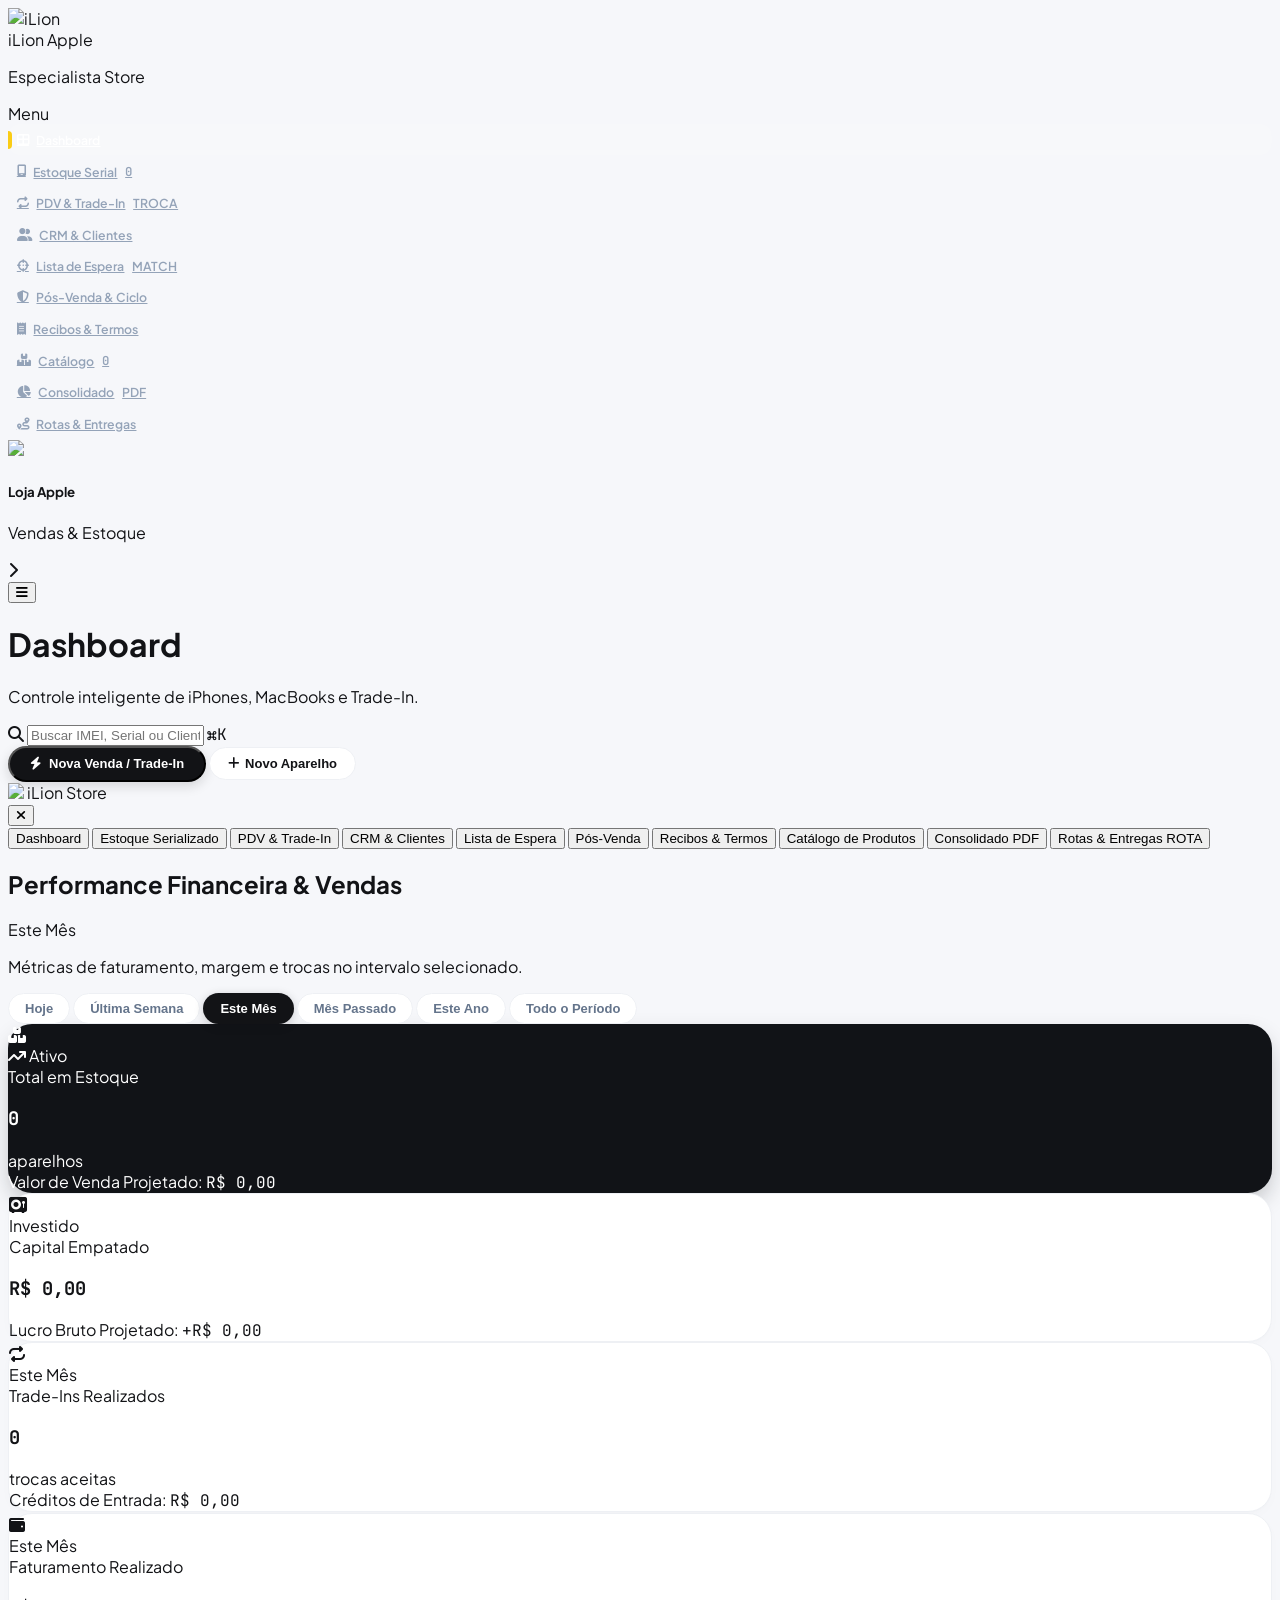
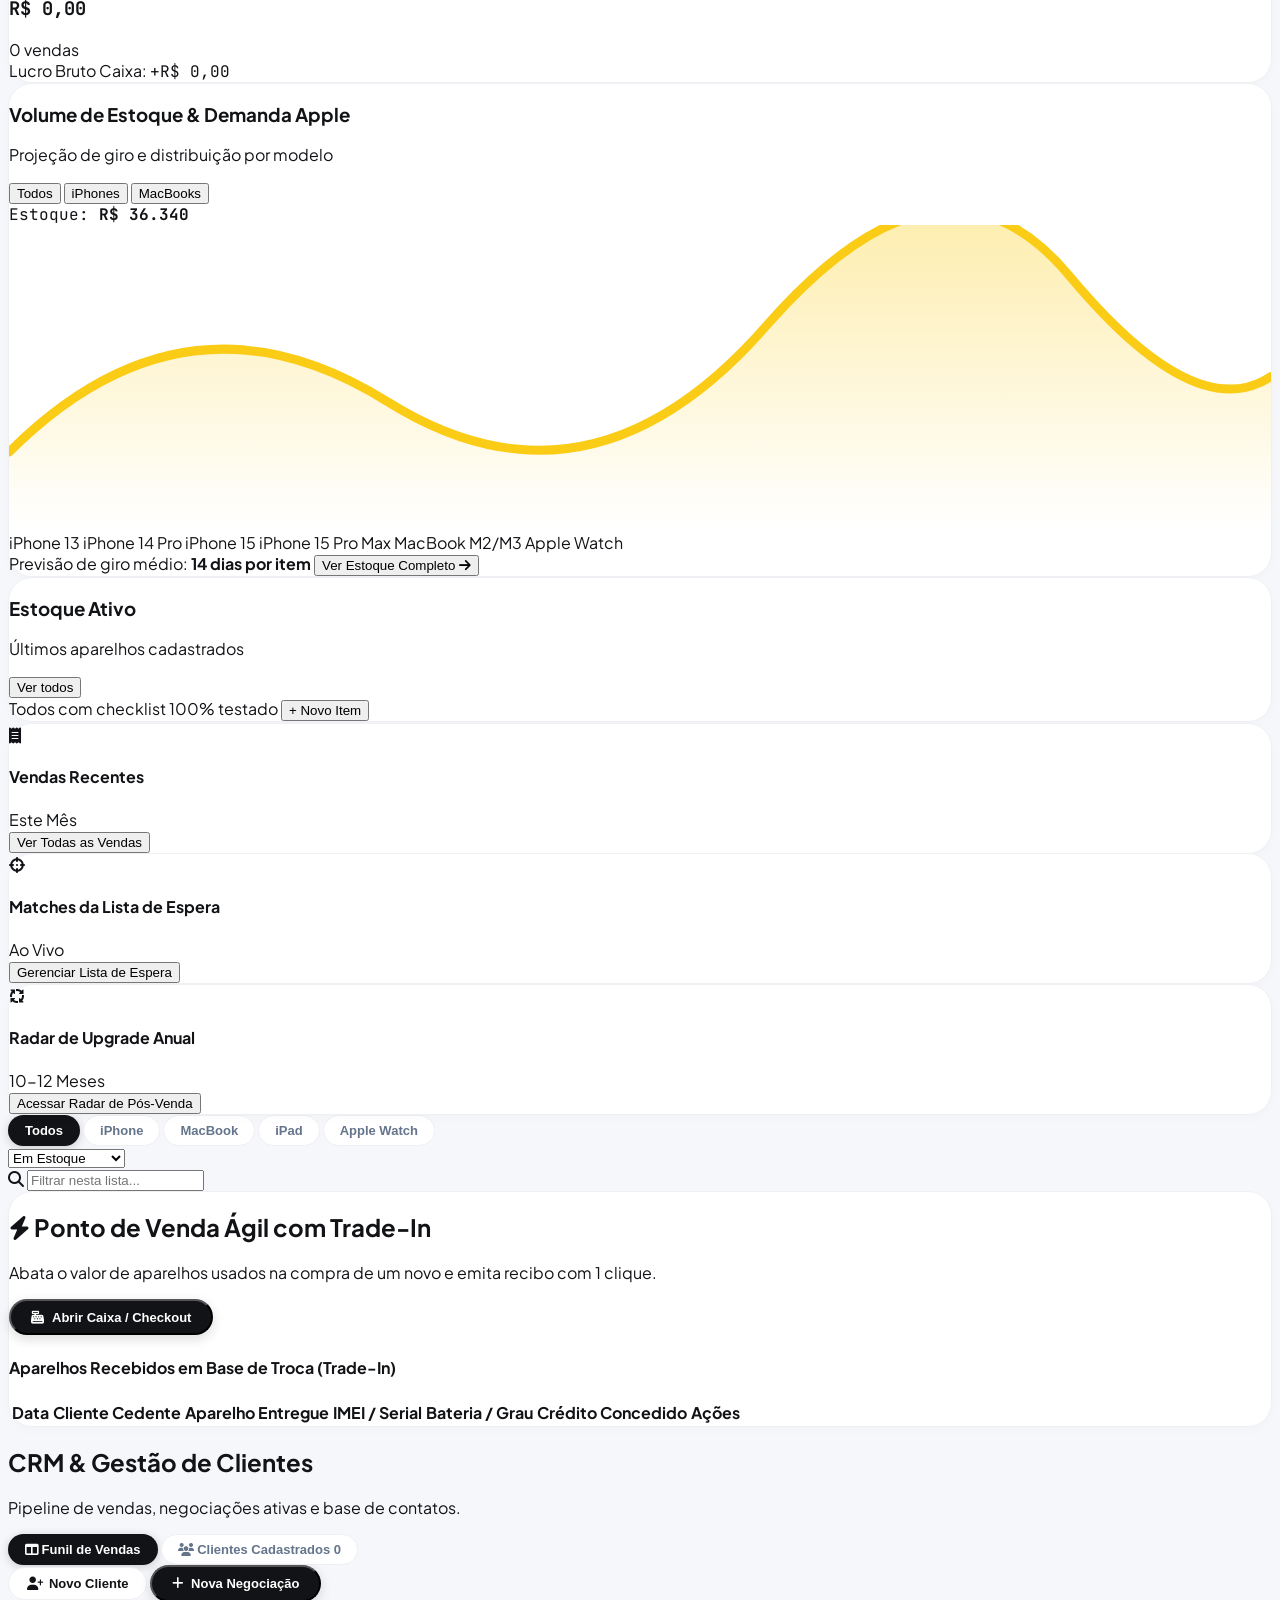
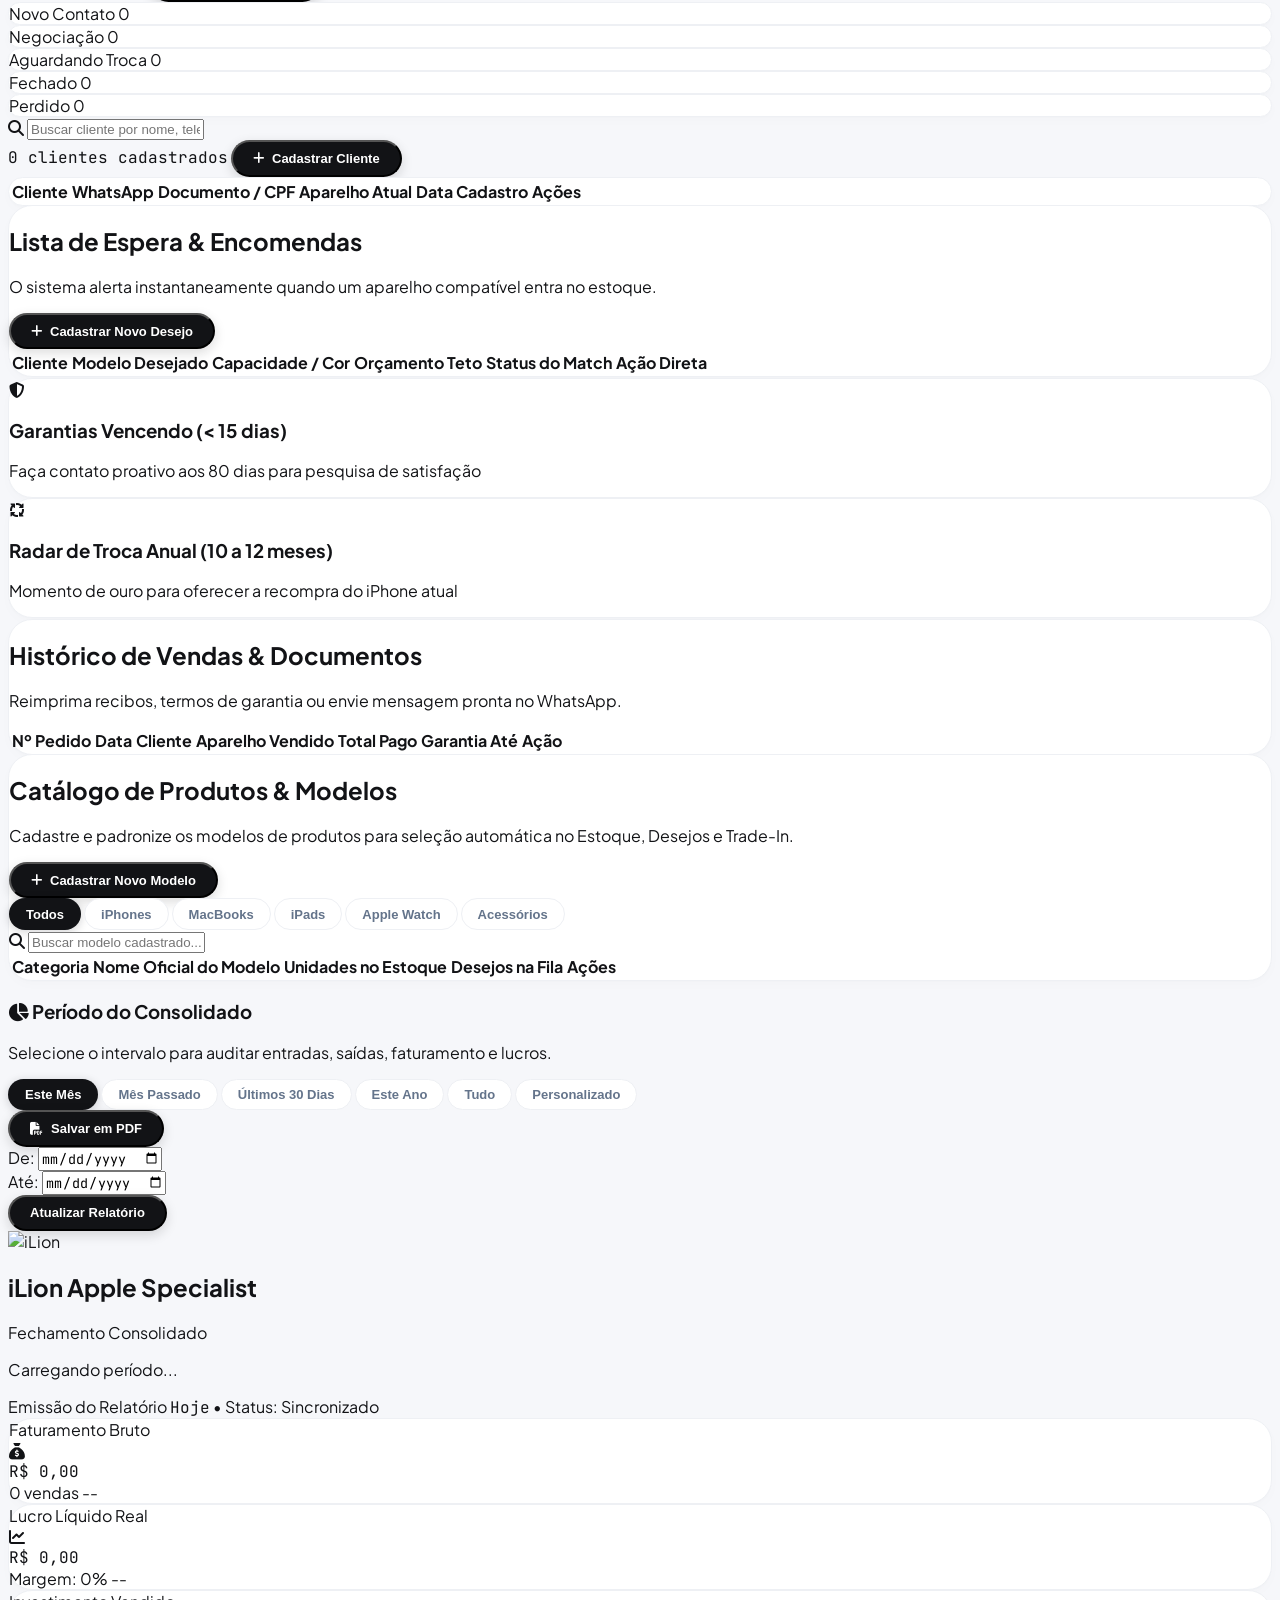
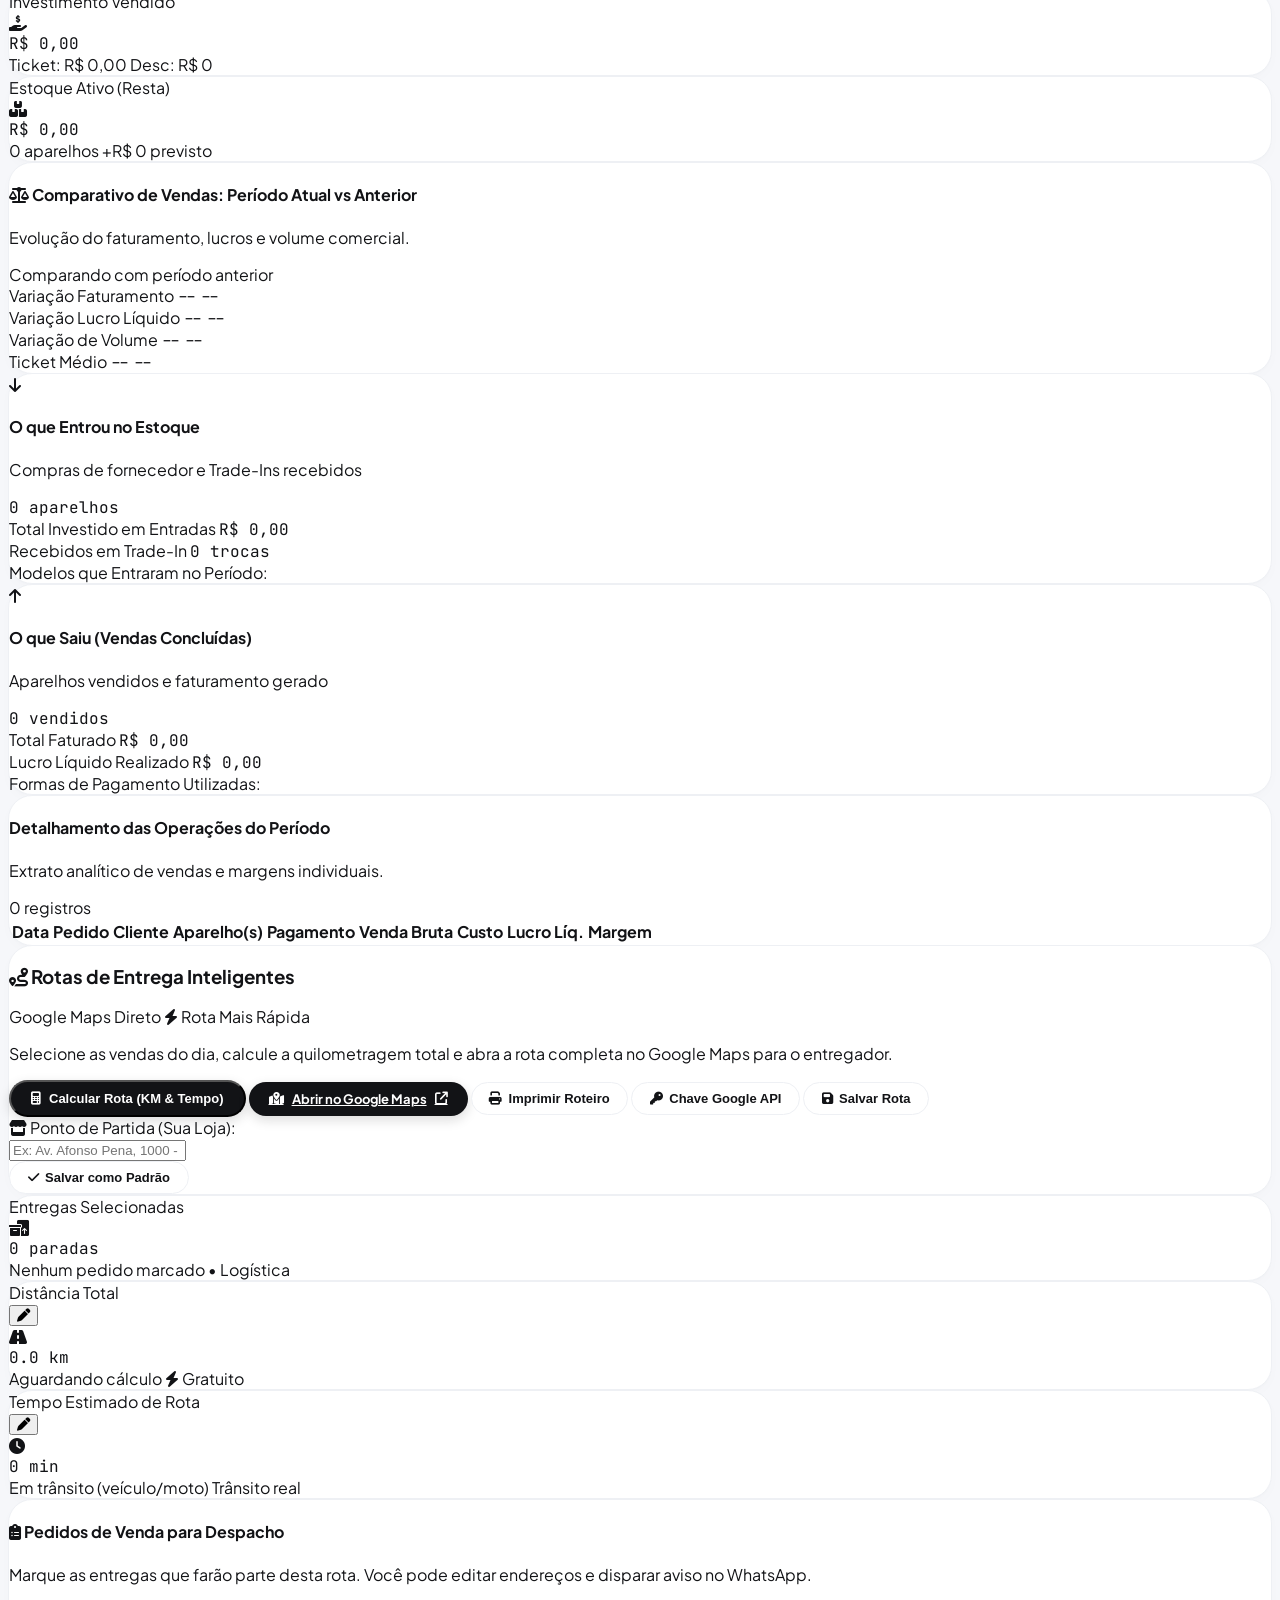
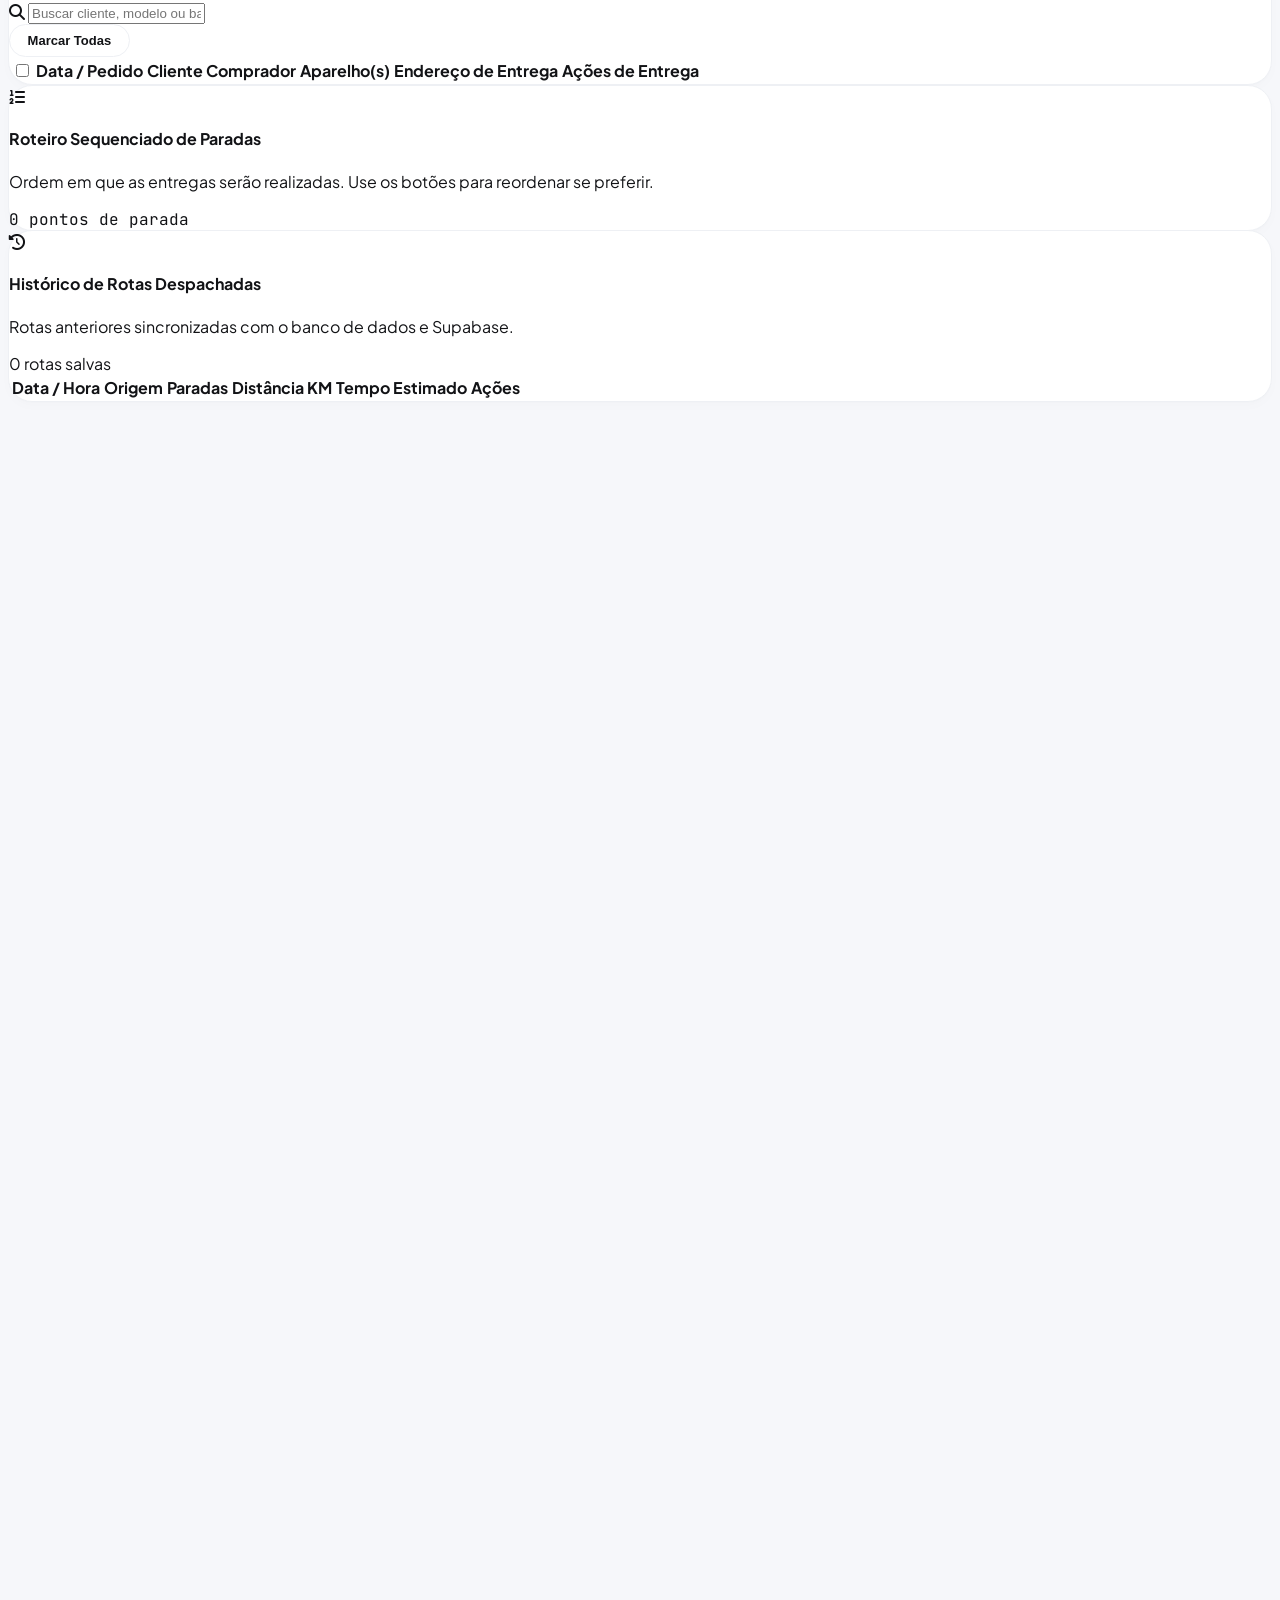
==== index.html @ f30db36c "siteCompleto" ====
<!DOCTYPE html>
<html lang="pt-BR">
<head>
    <meta charset="UTF-8">
    <meta name="viewport" content="width=device-width, initial-scale=1.0">
    <title>iLion Apple Specialist | Gestão & Estoque Serializado</title>
    <!-- Tailwind CSS CDN -->
    <script src="https://cdn.tailwindcss.com"></script>
    <script>
        tailwind.config = {
            darkMode: 'class',
            theme: {
                extend: {
                    colors: {
                        brandDark: '#121418',
                        brandAccent: '#facc15',
                        brandBlue: '#0071e3',
                        canvasLight: '#f6f7fa'
                    },
                    borderRadius: {
                        '3xl': '1.5rem',
                        '4xl': '2rem'
                    }
                }
            }
        }
    </script>
    <!-- FontAwesome 6 Icons -->
    <link rel="stylesheet" href="https://cdnjs.cloudflare.com/ajax/libs/font-awesome/6.5.1/css/all.min.css">
    <!-- Supabase JS Client (v2) -->
    <script src="https://cdn.jsdelivr.net/npm/@supabase/supabase-js@2"></script>
    <!-- Custom CSS Dribbble-inspired -->
    <link rel="stylesheet" href="style.css?v=3">
</head>
<body class="bg-[#f6f7fa] text-[#121316] min-h-screen flex antialiased">

    <!-- ==============================================================================
         1. SIDEBAR MINIMALISTA ESCURA (COMPACTA E SEM CORTAR NOMES)
         ============================================================================== -->
    <aside id="sidebar-container" class="w-[202px] bg-[#121418] text-white flex flex-col justify-between shrink-0 h-screen sticky top-0 px-2 py-3.5 z-30 select-none hidden lg:flex">
        
        <div class="space-y-3.5">
            <!-- Brand / Logo Header com leao.jpg -->
            <div class="flex items-center gap-2 px-1.5 py-1 cursor-pointer" onclick="switchTab('dashboard')">
                <div class="relative shrink-0">
                    <img src="leao.jpg" alt="iLion" class="w-8 h-8 rounded-xl object-cover ring-2 ring-yellow-400/30">
                    <span class="w-2 h-2 rounded-full bg-yellow-400 absolute -bottom-0.5 -right-0.5 border-2 border-[#121418]"></span>
                </div>
                <div class="min-w-0">
                    <div class="flex items-center gap-1.5">
                        <span class="font-extrabold tracking-tight text-white text-base leading-none">iLion</span>
                        <span class="text-[9px] font-bold px-1.5 py-0.5 rounded-full bg-yellow-400/20 text-yellow-300">Apple</span>
                    </div>
                    <p class="text-[10px] text-slate-400 font-medium mt-0.5">Especialista Store</p>
                </div>
            </div>

            <!-- Seção de Menu Principal -->
            <div class="space-y-0.5">
                <div class="text-[9px] font-bold uppercase tracking-wider text-slate-500 px-2 py-1">Menu</div>

                <a href="javascript:void(0)" onclick="switchTab('dashboard')" id="nav-dashboard" class="sidebar-link active">
                    <i class="fa-solid fa-table-cells-large text-xs w-4 text-center shrink-0"></i>
                    <span>Dashboard</span>
                </a>

                <a href="javascript:void(0)" onclick="switchTab('estoque')" id="nav-estoque" class="sidebar-link">
                    <i class="fa-solid fa-mobile-screen text-xs w-4 text-center shrink-0"></i>
                    <span>Estoque Serial</span>
                    <span id="badge-total-estoque" class="ml-auto text-[10px] px-1.5 py-0.5 rounded-full bg-white/10 text-slate-300 font-mono shrink-0">0</span>
                </a>

                <a href="javascript:void(0)" onclick="switchTab('tradein')" id="nav-tradein" class="sidebar-link">
                    <i class="fa-solid fa-repeat text-xs w-4 text-center shrink-0"></i>
                    <span>PDV & Trade-In</span>
                    <span class="ml-auto text-[8px] px-1.5 py-0.5 rounded-full bg-yellow-400 text-slate-950 font-bold shrink-0">TROCA</span>
                </a>

                <a href="javascript:void(0)" onclick="switchTab('crm')" id="nav-crm" class="sidebar-link">
                    <i class="fa-solid fa-user-group text-xs w-4 text-center shrink-0"></i>
                    <span>CRM & Clientes</span>
                </a>

                <a href="javascript:void(0)" onclick="switchTab('encomendas')" id="nav-encomendas" class="sidebar-link">
                    <i class="fa-solid fa-crosshairs text-xs w-4 text-center shrink-0"></i>
                    <span>Lista de Espera</span>
                    <span id="badge-matches" class="ml-auto text-[8px] px-1 py-0.5 rounded-full bg-emerald-500/20 text-emerald-400 font-bold hidden shrink-0">MATCH</span>
                </a>

                <a href="javascript:void(0)" onclick="switchTab('posvenda')" id="nav-posvenda" class="sidebar-link">
                    <i class="fa-solid fa-shield-halved text-xs w-4 text-center shrink-0"></i>
                    <span>Pós-Venda & Ciclo</span>
                </a>

                <a href="javascript:void(0)" onclick="switchTab('documentos')" id="nav-documentos" class="sidebar-link">
                    <i class="fa-solid fa-receipt text-xs w-4 text-center shrink-0"></i>
                    <span>Recibos & Termos</span>
                </a>

                <a href="javascript:void(0)" onclick="switchTab('modelos')" id="nav-modelos" class="sidebar-link">
                    <i class="fa-solid fa-boxes-stacked text-xs w-4 text-center shrink-0"></i>
                    <span>Catálogo</span>
                    <span id="badge-total-modelos" class="ml-auto text-[10px] px-1.5 py-0.5 rounded-full bg-white/10 text-slate-300 font-mono shrink-0">0</span>
                </a>

                <a href="javascript:void(0)" onclick="switchTab('consolidado')" id="nav-consolidado" class="sidebar-link">
                    <i class="fa-solid fa-chart-pie text-xs w-4 text-center shrink-0"></i>
                    <span>Consolidado</span>
                    <span class="ml-auto text-[8px] px-1.5 py-0.5 rounded-full bg-emerald-500/20 text-emerald-400 font-bold shrink-0">PDF</span>
                </a>

                <a href="javascript:void(0)" onclick="switchTab('rotas')" id="nav-rotas" class="sidebar-link">
                    <i class="fa-solid fa-route text-xs w-4 text-center shrink-0"></i>
                    <span>Rotas & Entregas</span>
                </a>
            </div>

        </div>

        <!-- Card de Perfil no Rodapé da Sidebar -->
        <div class="pt-3 border-t border-slate-800/80">
            <div class="flex items-center gap-2.5 p-2 rounded-2xl bg-white/5 hover:bg-white/10 transition-colors cursor-pointer" onclick="switchTab('dashboard')">
                <img src="leao.jpg" class="w-8 h-8 rounded-xl object-cover shrink-0">
                <div class="overflow-hidden flex-1">
                    <h5 class="text-[11px] font-bold text-white truncate">Loja Apple</h5>
                    <p class="text-[10px] text-slate-400 truncate">Vendas & Estoque</p>
                </div>
                <i class="fa-solid fa-chevron-right text-[10px] text-slate-500"></i>
            </div>
        </div>
    </aside>

    <!-- ==============================================================================
         2. CANVAS PRINCIPAL
         ============================================================================== -->
    <div class="flex-1 flex flex-col min-w-0 overflow-y-auto">
        
        <!-- Top Header Minimalista -->
        <header id="top-app-header" class="h-16 px-5 lg:px-8 flex items-center justify-between border-b border-slate-200/80 bg-white/70 backdrop-blur-md sticky top-0 z-20">
            <!-- Título da Página Atual -->
            <div class="flex items-center gap-3">
                <button onclick="toggleMobileMenu()" class="lg:hidden p-2 rounded-xl bg-slate-100 text-slate-700">
                    <i class="fa-solid fa-bars"></i>
                </button>
                <div>
                    <h1 id="top-page-title" class="text-xl lg:text-2xl font-black tracking-tight text-slate-900">Dashboard</h1>
                    <p id="top-page-subtitle" class="text-xs text-slate-500 hidden sm:block">Controle inteligente de iPhones, MacBooks e Trade-In.</p>
                </div>
            </div>

            <!-- Barra de Busca Global em Pílula + Ações Rápidas -->
            <div class="flex items-center gap-2.5">
                <!-- Search Pill -->
                <div class="relative hidden sm:block">
                    <i class="fa-solid fa-magnifying-glass absolute left-3.5 top-1/2 -translate-y-1/2 text-slate-400 text-xs"></i>
                    <input type="text" id="global-search" oninput="handleGlobalSearch(this.value)" placeholder="Buscar IMEI, Serial ou Cliente..." 
                           class="w-64 lg:w-80 bg-slate-100 hover:bg-slate-200/60 focus:bg-white border border-transparent focus:border-slate-300 rounded-full pl-9 pr-10 py-2 text-xs font-medium text-slate-800 placeholder-slate-400 focus:outline-none transition-all">
                    <span class="absolute right-3 top-1/2 -translate-y-1/2 text-[10px] bg-slate-200 text-slate-500 font-mono px-1.5 py-0.5 rounded-md">⌘K</span>
                </div>

                <!-- Botão de Venda com Trade-In (PDV Ágil) -->
                <button onclick="openModalVendaTradeIn()" class="btn-pill-primary">
                    <i class="fa-solid fa-bolt text-yellow-400"></i>
                    <span>Nova Venda / Trade-In</span>
                </button>

                <!-- Botão de Cadastrar Aparelho -->
                <button onclick="openModalCadastroAparelho()" class="btn-pill-secondary">
                    <i class="fa-solid fa-plus text-slate-500"></i>
                    <span class="hidden sm:inline">Novo Aparelho</span>
                </button>
            </div>
        </header>

        <!-- Menu Mobile -->
        <div id="mobile-menu" class="fixed inset-0 bg-black/70 z-50 hidden lg:hidden">
            <div class="w-60 bg-[#121418] h-full p-4 flex flex-col justify-between text-white">
                <div class="space-y-4">
                    <div class="flex items-center justify-between pb-3 border-b border-slate-800">
                        <div class="flex items-center gap-2">
                            <img src="leao.jpg" class="w-8 h-8 rounded-xl object-cover">
                            <span class="font-bold text-white">iLion Store</span>
                        </div>
                        <button onclick="toggleMobileMenu()" class="text-slate-400">
                            <i class="fa-solid fa-xmark text-lg"></i>
                        </button>
                    </div>
                    <div class="space-y-1 text-sm font-medium">
                        <button onclick="switchTab('dashboard'); toggleMobileMenu();" class="w-full text-left py-2 px-3 rounded-xl hover:bg-white/10">Dashboard</button>
                        <button onclick="switchTab('estoque'); toggleMobileMenu();" class="w-full text-left py-2 px-3 rounded-xl hover:bg-white/10">Estoque Serializado</button>
                        <button onclick="switchTab('tradein'); toggleMobileMenu();" class="w-full text-left py-2 px-3 rounded-xl hover:bg-white/10">PDV & Trade-In</button>
                        <button onclick="switchTab('crm'); toggleMobileMenu();" class="w-full text-left py-2 px-3 rounded-xl hover:bg-white/10">CRM & Clientes</button>
                        <button onclick="switchTab('encomendas'); toggleMobileMenu();" class="w-full text-left py-2 px-3 rounded-xl hover:bg-white/10">Lista de Espera</button>
                        <button onclick="switchTab('posvenda'); toggleMobileMenu();" class="w-full text-left py-2 px-3 rounded-xl hover:bg-white/10">Pós-Venda</button>
                        <button onclick="switchTab('documentos'); toggleMobileMenu();" class="w-full text-left py-2 px-3 rounded-xl hover:bg-white/10">Recibos & Termos</button>
                        <button onclick="switchTab('modelos'); toggleMobileMenu();" class="w-full text-left py-2 px-3 rounded-xl hover:bg-white/10">Catálogo de Produtos</button>
                        <button onclick="switchTab('consolidado'); toggleMobileMenu();" class="w-full text-left py-2 px-3 rounded-xl hover:bg-white/10 flex items-center justify-between">
                            <span>Consolidado</span>
                            <span class="text-[9px] px-1.5 py-0.5 rounded-full bg-emerald-500/20 text-emerald-400 font-bold">PDF</span>
                        </button>
                        <button onclick="switchTab('rotas'); toggleMobileMenu();" class="w-full text-left py-2 px-3 rounded-xl hover:bg-white/10 flex items-center justify-between">
                            <span>Rotas & Entregas</span>
                            <span class="text-[9px] px-1.5 py-0.5 rounded-full bg-blue-500/20 text-blue-400 font-bold">ROTA</span>
                        </button>
                    </div>
                </div>
            </div>
        </div>

        <!-- ÁREA CENTRAL DE CONTEÚDO ROLÁVEL -->
        <main class="p-5 lg:p-7 space-y-6 flex-1">

            <!-- ==============================================================================
                 VIEW 1: DASHBOARD GERAL (ESTRUTURA IDENTICA À IMAGEM 1 DE REFERÊNCIA)
                 ============================================================================== -->
            <section id="view-dashboard" class="space-y-8 ios-view-enter">
                
                <!-- BARRA DE CONTROLE: FILTRO DE PERÍODO TEMPORAL (HOJE, ÚLTIMA SEMANA, ESTE MÊS, MÊS PASSADO, ANO, TODOS) -->
                <div class="flex flex-col sm:flex-row sm:items-center justify-between gap-4 pb-1">
                    <div>
                        <div class="flex items-center gap-2">
                            <h2 class="text-base lg:text-lg font-black text-slate-900 tracking-tight">Performance Financeira & Vendas</h2>
                            <span id="badge-periodo-ativo" class="text-[11px] font-bold px-2.5 py-0.5 rounded-full bg-slate-900 text-white">Este Mês</span>
                        </div>
                        <p class="text-xs text-slate-500">Métricas de faturamento, margem e trocas no intervalo selecionado.</p>
                    </div>

                    <!-- Pílulas de Seleção de Período Estilo iOS / Dribbble -->
                    <div class="flex flex-wrap items-center gap-1.5 p-1 bg-white border border-slate-200/80 rounded-full shadow-sm select-none">
                        <button onclick="setDashboardPeriodo('hoje')" id="tab-periodo-hoje" class="pill-tab inactive">Hoje</button>
                        <button onclick="setDashboardPeriodo('semana')" id="tab-periodo-semana" class="pill-tab inactive">Última Semana</button>
                        <button onclick="setDashboardPeriodo('mes_atual')" id="tab-periodo-mes_atual" class="pill-tab active">Este Mês</button>
                        <button onclick="setDashboardPeriodo('mes_passado')" id="tab-periodo-mes_passado" class="pill-tab inactive">Mês Passado</button>
                        <button onclick="setDashboardPeriodo('ano')" id="tab-periodo-ano" class="pill-tab inactive">Este Ano</button>
                        <button onclick="setDashboardPeriodo('todos')" id="tab-periodo-todos" class="pill-tab inactive">Todo o Período</button>
                    </div>
                </div>

                <!-- LINHA SUPERIOR: 4 CARDS DE KPIS (CARD 1 ESCURO + 3 CARDS BRANCOS COM MEDIDORES) -->
                <div class="grid grid-cols-1 sm:grid-cols-2 lg:grid-cols-4 gap-5">
                    
                    <!-- Card 1: Destaque Dark (Referência exata da Imagem 1) -->
                    <div class="hero-metric-card p-6 flex flex-col justify-between relative overflow-hidden">
                        <div class="flex items-center justify-between mb-4">
                            <div class="w-10 h-10 rounded-2xl bg-yellow-400/20 text-yellow-400 flex items-center justify-center font-bold text-sm">
                                <i class="fa-solid fa-boxes-stacked"></i>
                            </div>
                            <span class="text-xs font-bold text-slate-400 flex items-center gap-1">
                                <i class="fa-solid fa-arrow-trend-up text-yellow-400"></i> Ativo
                            </span>
                        </div>
                        <div>
                            <span class="text-xs font-medium text-slate-400">Total em Estoque</span>
                            <div class="flex items-baseline gap-2 mt-1">
                                <h3 id="dash-total-dispositivos" class="text-3xl font-black text-white font-mono">0</h3>
                                <span class="text-xs text-slate-400 font-medium">aparelhos</span>
                            </div>
                        </div>
                        <div class="mt-4 pt-3 border-t border-white/10 flex items-center justify-between">
                            <span class="text-[11px] text-slate-400">Valor de Venda Projetado:</span>
                            <span id="dash-valor-venda" class="text-xs font-bold text-emerald-400 font-mono">R$ 0,00</span>
                        </div>
                    </div>

                    <!-- Card 2: Capital Empatado -->
                    <div class="bento-card p-6 flex flex-col justify-between">
                        <div class="flex items-center justify-between mb-4">
                            <div class="w-10 h-10 rounded-2xl bg-slate-100 text-slate-800 flex items-center justify-center font-bold text-sm">
                                <i class="fa-solid fa-vault"></i>
                            </div>
                            <span class="text-[11px] font-semibold text-slate-500 px-2 py-0.5 bg-slate-100 rounded-full">Investido</span>
                        </div>
                        <div>
                            <span class="text-xs font-medium text-slate-500">Capital Empatado</span>
                            <h3 id="dash-capital-empatado" class="text-2xl font-black text-slate-900 mt-1 font-mono">R$ 0,00</h3>
                        </div>
                        <div class="mt-4 pt-3 border-t border-slate-100 flex items-center justify-between text-xs">
                            <span class="text-slate-500">Lucro Bruto Projetado:</span>
                            <span id="dash-lucro-projetado" class="font-bold text-emerald-600 font-mono">+R$ 0,00</span>
                        </div>
                    </div>

                    <!-- Card 3: Trade-Ins Realizados -->
                    <div class="bento-card p-6 flex flex-col justify-between">
                        <div class="flex items-center justify-between mb-4">
                            <div class="w-10 h-10 rounded-2xl bg-amber-50 text-amber-600 flex items-center justify-center font-bold text-sm">
                                <i class="fa-solid fa-repeat"></i>
                            </div>
                            <span id="dash-periodo-tradein-label" class="text-[11px] font-bold text-amber-700 px-2 py-0.5 bg-amber-100/70 rounded-full">Este Mês</span>
                        </div>
                        <div>
                            <span class="text-xs font-medium text-slate-500">Trade-Ins Realizados</span>
                            <div class="flex items-baseline gap-2 mt-1">
                                <h3 id="dash-total-tradein" class="text-2xl font-black text-slate-900 font-mono">0</h3>
                                <span class="text-xs text-slate-500">trocas aceitas</span>
                            </div>
                        </div>
                        <div class="mt-4 pt-3 border-t border-slate-100 flex items-center justify-between text-xs">
                            <span class="text-slate-500">Créditos de Entrada:</span>
                            <span id="dash-valor-tradein" class="font-bold text-amber-600 font-mono">R$ 0,00</span>
                        </div>
                    </div>

                    <!-- Card 4: Faturamento Realizado -->
                    <div class="bento-card p-6 flex flex-col justify-between">
                        <div class="flex items-center justify-between mb-4">
                            <div class="w-10 h-10 rounded-2xl bg-emerald-50 text-emerald-600 flex items-center justify-center font-bold text-sm">
                                <i class="fa-solid fa-wallet"></i>
                            </div>
                            <span id="dash-periodo-vendas-label" class="text-[11px] font-bold text-emerald-700 px-2 py-0.5 bg-emerald-100/70 rounded-full">Este Mês</span>
                        </div>
                        <div>
                            <span class="text-xs font-medium text-slate-500">Faturamento Realizado</span>
                            <div class="flex items-baseline gap-2 mt-1">
                                <h3 id="dash-faturamento-total" class="text-2xl font-black text-slate-900 font-mono">R$ 0,00</h3>
                                <span id="dash-qtd-vendas-periodo" class="text-xs text-slate-500 font-medium">0 vendas</span>
                            </div>
                        </div>
                        <div class="mt-4 pt-3 border-t border-slate-100 flex items-center justify-between text-xs">
                            <span class="text-slate-500">Lucro Bruto Caixa:</span>
                            <span id="dash-lucro-total" class="font-bold text-emerald-600 font-mono">+R$ 0,00</span>
                        </div>
                    </div>
                </div>

                <!-- LINHA DO MEIO: GRÁFICO VISUAL + LISTA RÁPIDA DE APARELHOS (REFERÊNCIA IMAGEM 1) -->
                <div class="grid grid-cols-1 lg:grid-cols-12 gap-6">
                    
                    <!-- Gráfico Visual de Volume de Estoque vs Vendas (7 colunas) -->
                    <div class="lg:col-span-7 bento-card p-6 flex flex-col justify-between">
                        <div>
                            <div class="flex flex-wrap items-center justify-between gap-3 mb-6">
                                <div>
                                    <h3 class="font-black text-base text-slate-900">Volume de Estoque & Demanda Apple</h3>
                                    <p class="text-xs text-slate-500">Projeção de giro e distribuição por modelo</p>
                                </div>
                                <div class="flex items-center gap-1.5 bg-slate-100 p-1 rounded-full text-xs font-semibold">
                                    <button class="px-3 py-1 rounded-full bg-white text-slate-900 shadow-sm">Todos</button>
                                    <button class="px-3 py-1 rounded-full text-slate-500 hover:text-slate-900">iPhones</button>
                                    <button class="px-3 py-1 rounded-full text-slate-500 hover:text-slate-900">MacBooks</button>
                                </div>
                            </div>

                            <!-- Gráfico de Linha Ilustrativo / SVG Fluido Moderno com Tooltip Pill -->
                            <div class="relative w-full h-48 flex items-end justify-between px-2 pt-8">
                                <!-- Tooltip flutuante estilo Imagem 1 -->
                                <div class="absolute top-2 left-1/2 -translate-x-1/2 bg-[#121316] text-white px-3 py-1 rounded-xl text-xs font-bold font-mono shadow-md flex items-center gap-1.5">
                                    <span class="w-2 h-2 rounded-full bg-yellow-400"></span>
                                    <span>Estoque: <strong id="chart-tooltip-val">R$ 36.340</strong></span>
                                </div>

                                <!-- Curvas SVG Modernas -->
                                <svg class="w-full h-full overflow-visible" viewBox="0 0 500 120" preserveAspectRatio="none">
                                    <defs>
                                        <linearGradient id="chartGradient" x1="0" y1="0" x2="0" y2="1">
                                            <stop offset="0%" stop-color="#facc15" stop-opacity="0.35"/>
                                            <stop offset="100%" stop-color="#facc15" stop-opacity="0.0"/>
                                        </linearGradient>
                                    </defs>
                                    <path d="M 0 90 Q 70 20, 150 70 T 300 40 T 420 20 T 500 60 L 500 120 L 0 120 Z" fill="url(#chartGradient)"/>
                                    <path d="M 0 90 Q 70 20, 150 70 T 300 40 T 420 20 T 500 60" fill="none" stroke="#facc15" stroke-width="3.5" stroke-linecap="round"/>
                                </svg>
                            </div>

                            <!-- Legenda de Meses / Categorias -->
                            <div class="flex justify-between text-[11px] font-semibold text-slate-400 pt-3 border-t border-slate-100">
                                <span>iPhone 13</span>
                                <span>iPhone 14 Pro</span>
                                <span>iPhone 15</span>
                                <span>iPhone 15 Pro Max</span>
                                <span>MacBook M2/M3</span>
                                <span>Apple Watch</span>
                            </div>
                        </div>

                        <div class="mt-4 pt-3 flex items-center justify-between text-xs text-slate-500">
                            <span>Previsão de giro médio: <strong>14 dias por item</strong></span>
                            <button onclick="switchTab('estoque')" class="font-bold text-slate-900 hover:text-blue-600 flex items-center gap-1">
                                Ver Estoque Completo <i class="fa-solid fa-arrow-right text-[10px]"></i>
                            </button>
                        </div>
                    </div>

                    <!-- Lista Rápida de Aparelhos Recentes (5 colunas) -->
                    <div class="lg:col-span-5 bento-card p-6 flex flex-col justify-between">
                        <div>
                            <div class="flex items-center justify-between mb-4">
                                <div>
                                    <h3 class="font-black text-base text-slate-900">Estoque Ativo</h3>
                                    <p class="text-xs text-slate-500">Últimos aparelhos cadastrados</p>
                                </div>
                                <button onclick="switchTab('estoque')" class="text-xs font-bold text-slate-900 hover:text-blue-600">Ver todos</button>
                            </div>

                            <!-- Mini Lista Dinâmica -->
                            <div id="dash-quick-stock-list" class="space-y-3">
                                <!-- Preenchido dinamicamente via JS -->
                            </div>
                        </div>

                        <div class="pt-3 border-t border-slate-100 flex items-center justify-between">
                            <span class="text-xs text-slate-500">Todos com checklist 100% testado</span>
                            <button onclick="openModalCadastroAparelho()" class="text-xs font-bold text-blue-600 hover:underline">+ Novo Item</button>
                        </div>
                    </div>
                </div>

                <!-- LINHA DE BAIXO: 3 BENTO CARDS (VENDAS, RADAR DE ENCOMENDAS E PÓS-VENDA) -->
                <div class="grid grid-cols-1 md:grid-cols-3 gap-6">
                    
                    <!-- Card 1: Últimas Vendas / Transações -->
                    <div class="bento-card p-6 flex flex-col justify-between">
                        <div>
                            <div class="flex items-center justify-between mb-4">
                                <div class="flex items-center gap-2">
                                    <span class="w-8 h-8 rounded-xl bg-slate-100 flex items-center justify-center text-slate-700 text-xs">
                                        <i class="fa-solid fa-receipt"></i>
                                    </span>
                                    <h4 class="font-black text-sm text-slate-900">Vendas Recentes</h4>
                                </div>
                                <span id="dash-mini-vendas-periodo-tag" class="text-[10px] font-bold text-emerald-600 bg-emerald-50 px-2 py-0.5 rounded-full">Este Mês</span>
                            </div>

                            <div id="dash-mini-vendas" class="space-y-2.5 text-xs">
                                <!-- Preenchido via JS -->
                            </div>
                        </div>
                        <button onclick="switchTab('documentos')" class="mt-4 w-full py-2 bg-slate-100 hover:bg-slate-200 text-slate-800 rounded-xl text-xs font-bold transition-all">
                            Ver Todas as Vendas
                        </button>
                    </div>

                    <!-- Card 2: Radar de Encomendas (Smart Matching) -->
                    <div class="bento-card p-6 flex flex-col justify-between border-2 border-emerald-500/20">
                        <div>
                            <div class="flex items-center justify-between mb-4">
                                <div class="flex items-center gap-2">
                                    <span class="w-8 h-8 rounded-xl bg-emerald-100 text-emerald-700 flex items-center justify-center text-xs">
                                        <i class="fa-solid fa-crosshairs"></i>
                                    </span>
                                    <h4 class="font-black text-sm text-slate-900">Matches da Lista de Espera</h4>
                                </div>
                                <span class="text-[10px] font-bold text-emerald-700 bg-emerald-100 px-2 py-0.5 rounded-full">Ao Vivo</span>
                            </div>

                            <div id="dash-list-matches" class="space-y-2.5 text-xs">
                                <!-- Preenchido via JS -->
                            </div>
                        </div>
                        <button onclick="switchTab('encomendas')" class="mt-4 w-full py-2 bg-emerald-50 hover:bg-emerald-100 text-emerald-700 rounded-xl text-xs font-bold transition-all">
                            Gerenciar Lista de Espera
                        </button>
                    </div>

                    <!-- Card 3: Pós-Venda & Ciclo de Troca 10-12 Meses -->
                    <div class="bento-card p-6 flex flex-col justify-between border-2 border-purple-500/20">
                        <div>
                            <div class="flex items-center justify-between mb-4">
                                <div class="flex items-center gap-2">
                                    <span class="w-8 h-8 rounded-xl bg-purple-100 text-purple-700 flex items-center justify-center text-xs">
                                        <i class="fa-solid fa-arrows-spin"></i>
                                    </span>
                                    <h4 class="font-black text-sm text-slate-900">Radar de Upgrade Anual</h4>
                                </div>
                                <span class="text-[10px] font-bold text-purple-700 bg-purple-100 px-2 py-0.5 rounded-full">10-12 Meses</span>
                            </div>

                            <div id="dash-list-posvenda" class="space-y-2.5 text-xs">
                                <!-- Preenchido via JS -->
                            </div>
                        </div>
                        <button onclick="switchTab('posvenda')" class="mt-4 w-full py-2 bg-purple-50 hover:bg-purple-100 text-purple-700 rounded-xl text-xs font-bold transition-all">
                            Acessar Radar de Pós-Venda
                        </button>
                    </div>
                </div>

            </section>

            <!-- ==============================================================================
                 VIEW 2: ESTOQUE SERIALIZADO (GRID MODERNO COM MEDIDORES CIRCULARES)
                 ============================================================================== -->
            <section id="view-estoque" class="space-y-6 hidden">
                
                <!-- Barra de Filtros em Pílula (Estilo Dribbble) -->
                <div class="flex flex-wrap items-center justify-between gap-4">
                    <!-- Categorias Apple em Pílula -->
                    <div class="flex items-center gap-2 overflow-x-auto pb-1" id="filtro-tipo-dispositivo">
                        <button onclick="filtrarEstoquePorTipo('Todos')" class="pill-tab active">Todos</button>
                        <button onclick="filtrarEstoquePorTipo('iPhone')" class="pill-tab inactive">iPhone</button>
                        <button onclick="filtrarEstoquePorTipo('MacBook')" class="pill-tab inactive">MacBook</button>
                        <button onclick="filtrarEstoquePorTipo('iPad')" class="pill-tab inactive">iPad</button>
                        <button onclick="filtrarEstoquePorTipo('Apple Watch')" class="pill-tab inactive">Apple Watch</button>
                    </div>

                    <!-- Filtro de Status & Busca Local -->
                    <div class="flex items-center gap-2 w-full sm:w-auto">
                        <select id="filtro-status-dispositivo" onchange="filtrarEstoque()" class="bg-white border border-slate-200 rounded-full px-4 py-2 text-xs font-semibold text-slate-700 focus:outline-none">
                            <option value="Todos">Todos os Status</option>
                            <option value="Em Estoque" selected>Em Estoque</option>
                            <option value="Reservado">Reservado</option>
                            <option value="Vendido">Vendido</option>
                            <option value="Em Manutenção/Revisão">Em Revisão</option>
                        </select>

                        <div class="relative">
                            <i class="fa-solid fa-magnifying-glass absolute left-3 top-1/2 -translate-y-1/2 text-slate-400 text-xs"></i>
                            <input type="text" id="filtro-termo-estoque" oninput="filtrarEstoque()" placeholder="Filtrar nesta lista..." 
                                   class="bg-white border border-slate-200 rounded-full pl-8 pr-3 py-2 text-xs font-medium text-slate-700 focus:outline-none w-48 sm:w-60">
                        </div>
                    </div>
                </div>

                <!-- Grid de Aparelhos Serializados -->
                <div id="grid-dispositivos" class="grid grid-cols-1 md:grid-cols-2 lg:grid-cols-3 gap-5">
                    <!-- Preenchido dinamicamente via JS com o design refinado -->
                </div>
            </section>

            <!-- ==============================================================================
                 VIEW 3: PDV & TRADE-IN ÁGIL
                 ============================================================================== -->
            <section id="view-tradein" class="space-y-6 hidden">
                <div class="bento-card p-6 lg:p-8">
                    <div class="flex items-center justify-between pb-6 border-b border-slate-100 mb-6">
                        <div>
                            <h2 class="text-xl font-black text-slate-900 flex items-center gap-2">
                                <i class="fa-solid fa-bolt text-yellow-500"></i>
                                <span>Ponto de Venda Ágil com Trade-In</span>
                            </h2>
                            <p class="text-xs text-slate-500">Abata o valor de aparelhos usados na compra de um novo e emita recibo com 1 clique.</p>
                        </div>
                        <button onclick="openModalVendaTradeIn()" class="btn-pill-primary">
                            <i class="fa-solid fa-cash-register"></i>
                            <span>Abrir Caixa / Checkout</span>
                        </button>
                    </div>

                    <!-- Tabela Limpa de Trade-Ins Realizados -->
                    <div>
                        <h4 class="font-bold text-sm text-slate-900 mb-4">Aparelhos Recebidos em Base de Troca (Trade-In)</h4>
                        <div class="overflow-x-auto">
                            <table class="w-full text-left text-xs text-slate-600">
                                <thead class="bg-slate-50 text-slate-400 uppercase text-[10px] font-bold tracking-wider">
                                    <tr>
                                        <th class="px-4 py-3 rounded-l-xl">Data</th>
                                        <th class="px-4 py-3">Cliente Cedente</th>
                                        <th class="px-4 py-3">Aparelho Entregue</th>
                                        <th class="px-4 py-3">IMEI / Serial</th>
                                        <th class="px-4 py-3">Bateria / Grau</th>
                                        <th class="px-4 py-3">Crédito Concedido</th>
                                        <th class="px-4 py-3 rounded-r-xl text-right">Ações</th>
                                    </tr>
                                </thead>
                                <tbody id="tabela-tradeins-corpo" class="divide-y divide-slate-100">
                                    <!-- Preenchido via JS -->
                                </tbody>
                            </table>
                        </div>
                    </div>
                </div>
            </section>

            <!-- ==============================================================================
                 VIEW 4: CRM & CLIENTES
                 ============================================================================== -->
            <section id="view-crm" class="space-y-6 hidden">
                <div class="flex flex-col sm:flex-row sm:items-center justify-between gap-4 pb-2 border-b border-slate-200/80">
                    <div>
                        <h2 class="text-xl font-black text-slate-900 tracking-tight" id="crm-page-header-title">CRM & Gestão de Clientes</h2>
                        <p class="text-xs text-slate-500" id="crm-page-header-desc">Pipeline de vendas, negociações ativas e base de contatos.</p>
                    </div>

                    <!-- Pílulas de Sub-aba: Funil Kanban vs Base de Clientes -->
                    <div class="flex flex-wrap items-center gap-2">
                        <div class="inline-flex items-center p-1 bg-white border border-slate-200/80 rounded-full shadow-sm select-none">
                            <button onclick="alternarAbaCRM('kanban')" id="tab-crm-kanban" class="pill-tab active">
                                <i class="fa-solid fa-table-columns mr-1 text-xs"></i> Funil de Vendas
                            </button>
                            <button onclick="alternarAbaCRM('clientes')" id="tab-crm-clientes" class="pill-tab inactive">
                                <i class="fa-solid fa-users mr-1 text-xs"></i> Clientes Cadastrados
                                <span id="badge-total-clientes" class="ml-1 px-1.5 py-0.2 bg-slate-200 text-slate-800 text-[10px] rounded-full font-bold">0</span>
                            </button>
                        </div>

                        <button onclick="openModalNovoCliente()" class="btn-pill-secondary">
                            <i class="fa-solid fa-user-plus"></i> Novo Cliente
                        </button>
                        <button onclick="openModalNovoLead()" class="btn-pill-primary">
                            <i class="fa-solid fa-plus"></i> Nova Negociação
                        </button>
                    </div>
                </div>

                <!-- SEÇÃO 1: KANBAN BOARD DE NEGOCIAÇÕES -->
                <div id="crm-secao-kanban" class="space-y-4">
                    <div class="grid grid-cols-1 md:grid-cols-5 gap-4 overflow-x-auto pb-4">
                        
                        <!-- 1. Novo Contato -->
                        <div class="bento-card p-4 flex flex-col min-w-[210px] bg-slate-50/60">
                            <div class="flex items-center justify-between pb-3 mb-3 border-b border-slate-200">
                                <span class="text-xs font-bold text-slate-700 flex items-center gap-1.5">
                                    <span class="w-2 h-2 rounded-full bg-blue-500"></span> Novo Contato
                                </span>
                                <span id="count-kanban-novo" class="text-[10px] bg-slate-200 font-bold px-2 py-0.5 rounded-full">0</span>
                            </div>
                            <div id="coluna-kanban-novo" class="space-y-3 flex-1 min-h-[350px]"></div>
                        </div>

                        <!-- 2. Em Negociação -->
                        <div class="bento-card p-4 flex flex-col min-w-[210px] bg-slate-50/60">
                            <div class="flex items-center justify-between pb-3 mb-3 border-b border-slate-200">
                                <span class="text-xs font-bold text-slate-700 flex items-center gap-1.5">
                                    <span class="w-2 h-2 rounded-full bg-amber-500"></span> Negociação
                                </span>
                                <span id="count-kanban-negociacao" class="text-[10px] bg-slate-200 font-bold px-2 py-0.5 rounded-full">0</span>
                            </div>
                            <div id="coluna-kanban-negociacao" class="space-y-3 flex-1 min-h-[350px]"></div>
                        </div>

                        <!-- 3. Aguardando Trade-In -->
                        <div class="bento-card p-4 flex flex-col min-w-[210px] bg-slate-50/60">
                            <div class="flex items-center justify-between pb-3 mb-3 border-b border-slate-200">
                                <span class="text-xs font-bold text-slate-700 flex items-center gap-1.5">
                                    <span class="w-2 h-2 rounded-full bg-purple-500"></span> Aguardando Troca
                                </span>
                                <span id="count-kanban-tradein" class="text-[10px] bg-slate-200 font-bold px-2 py-0.5 rounded-full">0</span>
                            </div>
                            <div id="coluna-kanban-tradein" class="space-y-3 flex-1 min-h-[350px]"></div>
                        </div>

                        <!-- 4. Fechado -->
                        <div class="bento-card p-4 flex flex-col min-w-[210px] bg-slate-50/60">
                            <div class="flex items-center justify-between pb-3 mb-3 border-b border-slate-200">
                                <span class="text-xs font-bold text-slate-700 flex items-center gap-1.5">
                                    <span class="w-2 h-2 rounded-full bg-emerald-500"></span> Fechado
                                </span>
                                <span id="count-kanban-fechado" class="text-[10px] bg-slate-200 font-bold px-2 py-0.5 rounded-full">0</span>
                            </div>
                            <div id="coluna-kanban-fechado" class="space-y-3 flex-1 min-h-[350px]"></div>
                        </div>

                        <!-- 5. Perdido -->
                        <div class="bento-card p-4 flex flex-col min-w-[210px] bg-slate-50/60">
                            <div class="flex items-center justify-between pb-3 mb-3 border-b border-slate-200">
                                <span class="text-xs font-bold text-slate-700 flex items-center gap-1.5">
                                    <span class="w-2 h-2 rounded-full bg-rose-500"></span> Perdido
                                </span>
                                <span id="count-kanban-perdido" class="text-[10px] bg-slate-200 font-bold px-2 py-0.5 rounded-full">0</span>
                            </div>
                            <div id="coluna-kanban-perdido" class="space-y-3 flex-1 min-h-[350px]"></div>
                        </div>
                    </div>
                </div>

                <!-- SEÇÃO 2: LISTAGEM E EDIÇÃO DE CLIENTES CADASTRADOS -->
                <div id="crm-secao-clientes" class="space-y-4 hidden ios-view-enter">
                    <!-- Barra de busca rápida de clientes -->
                    <div class="flex flex-wrap items-center justify-between gap-3 p-4 bg-white rounded-3xl border border-slate-200/80 shadow-sm">
                        <div class="relative flex-1 min-w-[240px]">
                            <i class="fa-solid fa-magnifying-glass absolute left-3.5 top-1/2 -translate-y-1/2 text-slate-400 text-xs"></i>
                            <input type="text" id="filtro-busca-clientes" oninput="filtrarListaClientes(this.value)" placeholder="Buscar cliente por nome, telefone ou CPF..."
                                   class="w-full bg-slate-50 focus:bg-white border border-slate-200 focus:border-slate-400 rounded-full pl-9 pr-4 py-2 text-xs font-medium text-slate-800 focus:outline-none transition-all">
                        </div>
                        <div class="flex items-center gap-2">
                            <span id="label-contagem-clientes" class="text-xs font-bold text-slate-500 font-mono">0 clientes cadastrados</span>
                            <button onclick="openModalNovoCliente()" class="btn-pill-primary">
                                <i class="fa-solid fa-plus text-yellow-400"></i> Cadastrar Cliente
                            </button>
                        </div>
                    </div>

                    <!-- Tabela de Clientes -->
                    <div class="bento-card overflow-hidden">
                        <div class="overflow-x-auto">
                            <table class="w-full text-left text-xs">
                                <thead class="bg-slate-50/80 text-slate-500 font-bold border-b border-slate-200">
                                    <tr>
                                        <th class="p-4">Cliente</th>
                                        <th class="p-4">WhatsApp</th>
                                        <th class="p-4">Documento / CPF</th>
                                        <th class="p-4">Aparelho Atual</th>
                                        <th class="p-4">Data Cadastro</th>
                                        <th class="p-4 text-right">Ações</th>
                                    </tr>
                                </thead>
                                <tbody id="tabela-clientes-corpo" class="divide-y divide-slate-100">
                                    <!-- Preenchido via JS -->
                                </tbody>
                            </table>
                        </div>
                    </div>
                </div>
            </section>

            <!-- ==============================================================================
                 VIEW 5: LISTA DE ESPERA / ENCOMENDAS
                 ============================================================================== -->
            <section id="view-encomendas" class="space-y-6 hidden">
                <div class="bento-card p-6 lg:p-8">
                    <div class="flex items-center justify-between pb-6 border-b border-slate-100 mb-6">
                        <div>
                            <h2 class="text-xl font-black text-slate-900">Lista de Espera & Encomendas</h2>
                            <p class="text-xs text-slate-500">O sistema alerta instantaneamente quando um aparelho compatível entra no estoque.</p>
                        </div>
                        <button onclick="openModalNovaEncomenda()" class="btn-pill-primary">
                            <i class="fa-solid fa-plus"></i>
                            <span>Cadastrar Novo Desejo</span>
                        </button>
                    </div>

                    <div class="overflow-x-auto">
                        <table class="w-full text-left text-xs text-slate-600">
                            <thead class="bg-slate-50 text-slate-400 uppercase text-[10px] font-bold tracking-wider">
                                <tr>
                                    <th class="px-4 py-3 rounded-l-xl">Cliente</th>
                                    <th class="px-4 py-3">Modelo Desejado</th>
                                    <th class="px-4 py-3">Capacidade / Cor</th>
                                    <th class="px-4 py-3">Orçamento Teto</th>
                                    <th class="px-4 py-3">Status do Match</th>
                                    <th class="px-4 py-3 rounded-r-xl text-right">Ação Direta</th>
                                </tr>
                            </thead>
                            <tbody id="tabela-encomendas-corpo" class="divide-y divide-slate-100">
                                <!-- Preenchido via JS -->
                            </tbody>
                        </table>
                    </div>
                </div>
            </section>

            <!-- ==============================================================================
                 VIEW 6: PÓS-VENDA, GARANTIAS & CICLO DE RECOMPRA
                 ============================================================================== -->
            <section id="view-posvenda" class="space-y-6 hidden">
                <div class="grid grid-cols-1 lg:grid-cols-2 gap-6">
                    <!-- Painel 1: Garantia -->
                    <div class="bento-card p-6 space-y-4">
                        <div class="flex items-center gap-3 pb-3 border-b border-slate-100">
                            <div class="w-10 h-10 rounded-2xl bg-blue-50 text-blue-600 flex items-center justify-center font-bold text-sm">
                                <i class="fa-solid fa-shield-halved"></i>
                            </div>
                            <div>
                                <h3 class="font-black text-sm text-slate-900">Garantias Vencendo (&lt; 15 dias)</h3>
                                <p class="text-xs text-slate-500">Faça contato proativo aos 80 dias para pesquisa de satisfação</p>
                            </div>
                        </div>
                        <div id="lista-garantias-posvenda" class="space-y-3">
                            <!-- Preenchido via JS -->
                        </div>
                    </div>

                    <!-- Painel 2: Ciclo de Upgrade 10-12 Meses -->
                    <div class="bento-card p-6 space-y-4">
                        <div class="flex items-center gap-3 pb-3 border-b border-slate-100">
                            <div class="w-10 h-10 rounded-2xl bg-purple-50 text-purple-600 flex items-center justify-center font-bold text-sm">
                                <i class="fa-solid fa-arrows-spin"></i>
                            </div>
                            <div>
                                <h3 class="font-black text-sm text-slate-900">Radar de Troca Anual (10 a 12 meses)</h3>
                                <p class="text-xs text-slate-500">Momento de ouro para oferecer a recompra do iPhone atual</p>
                            </div>
                        </div>
                        <div id="lista-upgrades-posvenda" class="space-y-3">
                            <!-- Preenchido via JS -->
                        </div>
                    </div>
                </div>
            </section>

            <!-- ==============================================================================
                 VIEW 7: RECIBOS & DOCUMENTOS
                 ============================================================================== -->
            <section id="view-documentos" class="space-y-6 hidden">
                <div class="bento-card p-6 lg:p-8">
                    <div class="flex items-center justify-between pb-6 border-b border-slate-100 mb-6">
                        <div>
                            <h2 class="text-xl font-black text-slate-900">Histórico de Vendas & Documentos</h2>
                            <p class="text-xs text-slate-500">Reimprima recibos, termos de garantia ou envie mensagem pronta no WhatsApp.</p>
                        </div>
                    </div>

                    <div class="overflow-x-auto">
                        <table class="w-full text-left text-xs text-slate-600">
                            <thead class="bg-slate-50 text-slate-400 uppercase text-[10px] font-bold tracking-wider">
                                <tr>
                                    <th class="px-4 py-3 rounded-l-xl">Nº Pedido</th>
                                    <th class="px-4 py-3">Data</th>
                                    <th class="px-4 py-3">Cliente</th>
                                    <th class="px-4 py-3">Aparelho Vendido</th>
                                    <th class="px-4 py-3">Total Pago</th>
                                    <th class="px-4 py-3">Garantia Até</th>
                                    <th class="px-4 py-3 rounded-r-xl text-right">Ação</th>
                                </tr>
                            </thead>
                            <tbody id="tabela-vendas-corpo" class="divide-y divide-slate-100">
                                <!-- Preenchido via JS -->
                            </tbody>
                        </table>
                    </div>
                </div>
            </section>

            <!-- ==============================================================================
                 VIEW 8: CATÁLOGO DE PRODUTOS & MODELOS
                 ============================================================================== -->
            <section id="view-modelos" class="space-y-6 hidden">
                <div class="bento-card p-6 lg:p-8">
                    <div class="flex flex-col sm:flex-row sm:items-center justify-between gap-4 pb-6 border-b border-slate-100 mb-6">
                        <div>
                            <h2 class="text-xl font-black text-slate-900 tracking-tight">Catálogo de Produtos & Modelos</h2>
                            <p class="text-xs text-slate-500">Cadastre e padronize os modelos de produtos para seleção automática no Estoque, Desejos e Trade-In.</p>
                        </div>
                        <button onclick="openModalNovoModelo()" class="btn-pill-primary">
                            <i class="fa-solid fa-plus"></i>
                            <span>Cadastrar Novo Modelo</span>
                        </button>
                    </div>

                    <!-- Filtros de Categoria + Barra de Busca -->
                    <div class="flex flex-col sm:flex-row sm:items-center justify-between gap-4 mb-6">
                        <div class="flex items-center gap-1.5 overflow-x-auto pb-1" id="filtro-categoria-modelos">
                            <button onclick="filtrarCategoriaModelos('Todos')" class="pill-tab active" data-cat="Todos">Todos</button>
                            <button onclick="filtrarCategoriaModelos('iPhone')" class="pill-tab inactive" data-cat="iPhone">iPhones</button>
                            <button onclick="filtrarCategoriaModelos('MacBook')" class="pill-tab inactive" data-cat="MacBook">MacBooks</button>
                            <button onclick="filtrarCategoriaModelos('iPad')" class="pill-tab inactive" data-cat="iPad">iPads</button>
                            <button onclick="filtrarCategoriaModelos('Apple Watch')" class="pill-tab inactive" data-cat="Apple Watch">Apple Watch</button>
                            <button onclick="filtrarCategoriaModelos('Acessório')" class="pill-tab inactive" data-cat="Acessório">Acessórios</button>
                        </div>
                        <div class="relative w-full sm:w-72">
                            <i class="fa-solid fa-magnifying-glass absolute left-3.5 top-1/2 -translate-y-1/2 text-slate-400 text-xs"></i>
                            <input type="text" id="filtro-busca-modelos" oninput="handleBuscaModelos(this.value)" placeholder="Buscar modelo cadastrado..." 
                                   class="w-full bg-slate-50 border border-slate-200 rounded-full pl-9 pr-4 py-2 text-xs font-medium text-slate-800 placeholder-slate-400 focus:outline-none focus:bg-white focus:border-slate-300 transition-all">
                        </div>
                    </div>

                    <!-- Tabela de Modelos -->
                    <div class="overflow-x-auto">
                        <table class="w-full text-left text-xs text-slate-600">
                            <thead class="bg-slate-50 text-slate-400 uppercase text-[10px] font-bold tracking-wider">
                                <tr>
                                    <th class="px-4 py-3 rounded-l-xl">Categoria</th>
                                    <th class="px-4 py-3">Nome Oficial do Modelo</th>
                                    <th class="px-4 py-3 text-center">Unidades no Estoque</th>
                                    <th class="px-4 py-3 text-center">Desejos na Fila</th>
                                    <th class="px-4 py-3 rounded-r-xl text-right">Ações</th>
                                </tr>
                            </thead>
                            <tbody id="tabela-modelos-corpo" class="divide-y divide-slate-100">
                                <!-- Preenchido via JS -->
                            </tbody>
                        </table>
                    </div>
                </div>
            </section>

            <!-- ==============================================================================
                 VIEW 9: RELATÓRIO CONSOLIDADO & FECHAMENTO (COM EXPORTAÇÃO PDF)
                 ============================================================================== -->
            <section id="view-consolidado" class="space-y-6 hidden">
                <!-- Barra de Controle do Período & Botão Salvar em PDF (oculta na impressão) -->
                <div class="flex flex-col md:flex-row items-start md:items-center justify-between gap-4 p-4 sm:p-5 bg-white rounded-3xl border border-slate-100 shadow-sm print:hidden">
                    <div>
                        <h3 class="font-black text-base text-slate-900 flex items-center gap-2">
                            <i class="fa-solid fa-chart-pie text-emerald-600"></i> Período do Consolidado
                        </h3>
                        <p class="text-xs text-slate-400">Selecione o intervalo para auditar entradas, saídas, faturamento e lucros.</p>
                    </div>

                    <div class="flex flex-wrap items-center gap-2 w-full md:w-auto">
                        <!-- Pílulas de Seleção Rápida -->
                        <div class="flex flex-wrap items-center gap-1 p-1 bg-slate-100 rounded-2xl text-xs font-bold" id="consolidado-filtros-periodo">
                            <button type="button" onclick="setConsolidadoPeriodo('mes_atual')" id="btn-periodo-mes_atual" class="pill-tab active">Este Mês</button>
                            <button type="button" onclick="setConsolidadoPeriodo('mes_passado')" id="btn-periodo-mes_passado" class="pill-tab inactive">Mês Passado</button>
                            <button type="button" onclick="setConsolidadoPeriodo('ultimos_30')" id="btn-periodo-ultimos_30" class="pill-tab inactive">Últimos 30 Dias</button>
                            <button type="button" onclick="setConsolidadoPeriodo('ano')" id="btn-periodo-ano" class="pill-tab inactive">Este Ano</button>
                            <button type="button" onclick="setConsolidadoPeriodo('todos')" id="btn-periodo-todos" class="pill-tab inactive">Tudo</button>
                            <button type="button" onclick="setConsolidadoPeriodo('custom')" id="btn-periodo-custom" class="pill-tab inactive">Personalizado</button>
                        </div>

                        <!-- Botão de Ação: Exportar PDF -->
                        <button type="button" onclick="imprimirConsolidadoPDF()" class="btn-pill-primary bg-[#121316] hover:bg-slate-800 text-white text-xs py-2 px-4 flex items-center gap-2 shadow-sm font-bold shrink-0">
                            <i class="fa-solid fa-file-pdf text-rose-400 text-sm"></i> Salvar em PDF
                        </button>
                    </div>
                </div>

                <!-- Seletor de Datas Personalizadas (se 'custom' for selecionado) -->
                <div id="consolidado-custom-datas" class="hidden p-4 bg-white rounded-2xl border border-slate-200 flex flex-wrap items-center gap-3 text-xs print:hidden">
                    <div class="flex items-center gap-2">
                        <label class="font-bold text-slate-600">De:</label>
                        <input type="date" id="consolidado-data-inicio" onchange="renderConsolidado()" class="p-2 border border-slate-200 rounded-xl font-mono text-xs">
                    </div>
                    <div class="flex items-center gap-2">
                        <label class="font-bold text-slate-600">Até:</label>
                        <input type="date" id="consolidado-data-fim" onchange="renderConsolidado()" class="p-2 border border-slate-200 rounded-xl font-mono text-xs">
                    </div>
                    <button type="button" onclick="renderConsolidado()" class="btn-pill-primary text-xs py-2 px-3">Atualizar Relatório</button>
                </div>

                <!-- ÁREA DO RELATÓRIO CONSOLIDADO (Área que sai na impressão e tela) -->
                <div id="area-relatorio-consolidado" class="space-y-6">

                    <!-- CABEÇALHO DO RELATÓRIO TIMBRADO -->
                    <div class="p-6 bg-white rounded-3xl border border-slate-100 shadow-sm flex flex-col sm:flex-row items-start sm:items-center justify-between gap-4">
                        <div class="flex items-center gap-3.5">
                            <img src="leao.jpg" alt="iLion" class="w-12 h-12 rounded-2xl object-cover ring-2 ring-yellow-400/40 shadow-xs">
                            <div>
                                <div class="flex items-center gap-2">
                                    <h2 class="font-black text-lg text-slate-900 tracking-tight">iLion Apple Specialist</h2>
                                    <span class="text-[10px] font-bold px-2 py-0.5 rounded-full bg-emerald-100 text-emerald-800">Fechamento Consolidado</span>
                                </div>
                                <p id="relatorio-periodo-texto" class="text-xs text-slate-500 font-medium">Carregando período...</p>
                            </div>
                        </div>
                        <div class="text-left sm:text-right text-xs">
                            <span class="text-[10px] uppercase font-bold text-slate-400 block">Emissão do Relatório</span>
                            <span id="relatorio-data-emissao" class="font-mono font-bold text-slate-800 text-xs">Hoje</span>
                            <span class="text-[11px] text-emerald-600 font-bold block mt-0.5">&bull; Status: Sincronizado</span>
                        </div>
                    </div>

                    <!-- 4 BENTO CARDS PRINCIPAIS (ALTA VISIBILIDADE) -->
                    <div class="grid grid-cols-1 sm:grid-cols-2 lg:grid-cols-4 gap-4">
                        <!-- 1. Faturamento Bruto -->
                        <div class="bento-card p-5 space-y-2">
                            <div class="flex items-center justify-between">
                                <span class="text-[11px] font-bold text-slate-400 uppercase tracking-wider">Faturamento Bruto</span>
                                <div class="w-7 h-7 rounded-xl bg-blue-50 text-blue-600 flex items-center justify-center text-xs">
                                    <i class="fa-solid fa-sack-dollar"></i>
                                </div>
                            </div>
                            <div id="card-faturamento-bruto" class="font-mono text-2xl font-black text-slate-900">R$ 0,00</div>
                            <div class="flex items-center justify-between text-[11px]">
                                <span id="card-vendas-qtd" class="text-slate-500 font-medium">0 vendas</span>
                                <span id="badge-comp-faturamento" class="font-bold text-slate-400">--</span>
                            </div>
                        </div>

                        <!-- 2. Lucro Líquido Real -->
                        <div class="bento-card p-5 space-y-2 border-emerald-200/60 bg-emerald-50/20">
                            <div class="flex items-center justify-between">
                                <span class="text-[11px] font-bold text-emerald-700 uppercase tracking-wider">Lucro Líquido Real</span>
                                <div class="w-7 h-7 rounded-xl bg-emerald-100 text-emerald-700 flex items-center justify-center text-xs">
                                    <i class="fa-solid fa-chart-line"></i>
                                </div>
                            </div>
                            <div id="card-lucro-liquido" class="font-mono text-2xl font-black text-emerald-700">R$ 0,00</div>
                            <div class="flex items-center justify-between text-[11px]">
                                <span id="card-margem-liquida" class="text-emerald-800 font-bold">Margem: 0%</span>
                                <span id="badge-comp-lucro" class="font-bold text-slate-400">--</span>
                            </div>
                        </div>

                        <!-- 3. Investimento Bruto em Vendas -->
                        <div class="bento-card p-5 space-y-2">
                            <div class="flex items-center justify-between">
                                <span class="text-[11px] font-bold text-slate-400 uppercase tracking-wider">Investimento Vendido</span>
                                <div class="w-7 h-7 rounded-xl bg-amber-50 text-amber-600 flex items-center justify-center text-xs">
                                    <i class="fa-solid fa-hand-holding-dollar"></i>
                                </div>
                            </div>
                            <div id="card-custo-mercadorias" class="font-mono text-2xl font-black text-slate-900">R$ 0,00</div>
                            <div class="flex items-center justify-between text-[11px]">
                                <span id="card-ticket-medio" class="text-slate-500 font-medium">Ticket: R$ 0,00</span>
                                <span id="card-descontos" class="text-slate-400">Desc: R$ 0</span>
                            </div>
                        </div>

                        <!-- 4. Posição Atual do Estoque (O que resta) -->
                        <div class="bento-card p-5 space-y-2 bg-slate-50/60">
                            <div class="flex items-center justify-between">
                                <span class="text-[11px] font-bold text-slate-500 uppercase tracking-wider">Estoque Ativo (Resta)</span>
                                <div class="w-7 h-7 rounded-xl bg-slate-200 text-slate-700 flex items-center justify-center text-xs">
                                    <i class="fa-solid fa-boxes-stacked"></i>
                                </div>
                            </div>
                            <div id="card-estoque-capital" class="font-mono text-2xl font-black text-slate-900">R$ 0,00</div>
                            <div class="flex items-center justify-between text-[11px]">
                                <span id="card-estoque-qtd" class="text-slate-600 font-bold">0 aparelhos</span>
                                <span id="card-lucro-projetado" class="text-emerald-600 font-bold">+R$ 0 previsto</span>
                            </div>
                        </div>
                    </div>

                    <!-- SEÇÃO COMPARATIVO: MÊS ATUAL VS MÊS ANTERIOR (BENCHMARK) -->
                    <div class="bento-card p-6 space-y-4">
                        <div class="flex flex-col sm:flex-row items-start sm:items-center justify-between gap-2 border-b border-slate-100 pb-3">
                            <div>
                                <h4 class="font-black text-sm text-slate-900 flex items-center gap-2">
                                    <i class="fa-solid fa-scale-balanced text-amber-500"></i> Comparativo de Vendas: Período Atual vs Anterior
                                </h4>
                                <p class="text-xs text-slate-400">Evolução do faturamento, lucros e volume comercial.</p>
                            </div>
                            <span id="comparativo-label-periodos" class="text-[11px] font-bold text-slate-600 bg-slate-100 px-3 py-1 rounded-full">
                                Comparando com período anterior
                            </span>
                        </div>

                        <div class="grid grid-cols-2 sm:grid-cols-4 gap-3 pt-1">
                            <div class="p-3 bg-slate-50 rounded-2xl text-center space-y-1">
                                <span class="text-[10px] font-bold uppercase text-slate-400 block">Variação Faturamento</span>
                                <span id="comp-faturamento-pct" class="font-mono font-black text-sm block">--</span>
                                <span id="comp-faturamento-abs" class="text-[10px] text-slate-500 font-mono block">--</span>
                            </div>
                            <div class="p-3 bg-slate-50 rounded-2xl text-center space-y-1">
                                <span class="text-[10px] font-bold uppercase text-slate-400 block">Variação Lucro Líquido</span>
                                <span id="comp-lucro-pct" class="font-mono font-black text-sm block">--</span>
                                <span id="comp-lucro-abs" class="text-[10px] text-slate-500 font-mono block">--</span>
                            </div>
                            <div class="p-3 bg-slate-50 rounded-2xl text-center space-y-1">
                                <span class="text-[10px] font-bold uppercase text-slate-400 block">Variação de Volume</span>
                                <span id="comp-volume-pct" class="font-mono font-black text-sm block">--</span>
                                <span id="comp-volume-abs" class="text-[10px] text-slate-500 font-mono block">--</span>
                            </div>
                            <div class="p-3 bg-slate-50 rounded-2xl text-center space-y-1">
                                <span class="text-[10px] font-bold uppercase text-slate-400 block">Ticket Médio</span>
                                <span id="comp-ticket-pct" class="font-mono font-black text-sm block">--</span>
                                <span id="comp-ticket-abs" class="text-[10px] text-slate-500 font-mono block">--</span>
                            </div>
                        </div>
                    </div>

                    <!-- SEÇÃO: FLUXO DO PERÍODO — O QUE ENTROU VS O QUE SAIU -->
                    <div class="grid grid-cols-1 md:grid-cols-2 gap-6">
                        <!-- O QUE ENTROU NO PERÍODO -->
                        <div class="bento-card p-6 space-y-4 flex flex-col justify-between">
                            <div class="space-y-3">
                                <div class="flex items-center justify-between border-b border-slate-100 pb-3">
                                    <div class="flex items-center gap-2">
                                        <div class="w-8 h-8 rounded-xl bg-blue-50 text-blue-600 flex items-center justify-center text-xs font-bold">
                                            <i class="fa-solid fa-arrow-down"></i>
                                        </div>
                                        <div>
                                            <h4 class="font-black text-sm text-slate-900">O que Entrou no Estoque</h4>
                                            <p class="text-[11px] text-slate-400">Compras de fornecedor e Trade-Ins recebidos</p>
                                        </div>
                                    </div>
                                    <span id="badge-total-entradas" class="font-mono font-bold text-xs px-2.5 py-1 bg-blue-50 text-blue-700 rounded-full">
                                        0 aparelhos
                                    </span>
                                </div>

                                <div class="grid grid-cols-2 gap-3 text-xs">
                                    <div class="p-3 bg-slate-50 rounded-2xl">
                                        <span class="text-[10px] uppercase font-bold text-slate-400 block">Total Investido em Entradas</span>
                                        <span id="entradas-total-valor" class="font-mono font-black text-slate-900 text-sm block mt-0.5">R$ 0,00</span>
                                    </div>
                                    <div class="p-3 bg-slate-50 rounded-2xl">
                                        <span class="text-[10px] uppercase font-bold text-slate-400 block">Recebidos em Trade-In</span>
                                        <span id="entradas-tradein-qtd" class="font-mono font-black text-amber-600 text-sm block mt-0.5">0 trocas</span>
                                    </div>
                                </div>

                                <!-- Lista resumida de aparelhos que entraram -->
                                <div>
                                    <span class="text-[11px] font-bold text-slate-600 block mb-2">Modelos que Entraram no Período:</span>
                                    <div id="lista-entradas-resumo" class="space-y-1.5 max-h-48 overflow-y-auto pr-1">
                                        <!-- Preenchido via JS -->
                                    </div>
                                </div>
                            </div>
                        </div>

                        <!-- O QUE SAIU (VENDAS CONCLUÍDAS) -->
                        <div class="bento-card p-6 space-y-4 flex flex-col justify-between">
                            <div class="space-y-3">
                                <div class="flex items-center justify-between border-b border-slate-100 pb-3">
                                    <div class="flex items-center gap-2">
                                        <div class="w-8 h-8 rounded-xl bg-emerald-50 text-emerald-600 flex items-center justify-center text-xs font-bold">
                                            <i class="fa-solid fa-arrow-up"></i>
                                        </div>
                                        <div>
                                            <h4 class="font-black text-sm text-slate-900">O que Saiu (Vendas Concluídas)</h4>
                                            <p class="text-[11px] text-slate-400">Aparelhos vendidos e faturamento gerado</p>
                                        </div>
                                    </div>
                                    <span id="badge-total-saidas" class="font-mono font-bold text-xs px-2.5 py-1 bg-emerald-50 text-emerald-700 rounded-full">
                                        0 vendidos
                                    </span>
                                </div>

                                <div class="grid grid-cols-2 gap-3 text-xs">
                                    <div class="p-3 bg-slate-50 rounded-2xl">
                                        <span class="text-[10px] uppercase font-bold text-slate-400 block">Total Faturado</span>
                                        <span id="saidas-total-faturamento" class="font-mono font-black text-slate-900 text-sm block mt-0.5">R$ 0,00</span>
                                    </div>
                                    <div class="p-3 bg-slate-50 rounded-2xl">
                                        <span class="text-[10px] uppercase font-bold text-slate-400 block">Lucro Líquido Realizado</span>
                                        <span id="saidas-lucro-liquido" class="font-mono font-black text-emerald-600 text-sm block mt-0.5">R$ 0,00</span>
                                    </div>
                                </div>

                                <!-- Divisão por Formas de Pagamento -->
                                <div>
                                    <span class="text-[11px] font-bold text-slate-600 block mb-2">Formas de Pagamento Utilizadas:</span>
                                    <div id="lista-formas-pagamento" class="space-y-1.5 text-xs">
                                        <!-- Preenchido via JS -->
                                    </div>
                                </div>
                            </div>
                        </div>
                    </div>

                    <!-- TABELA DE TRANSAÇÕES DO PERÍODO -->
                    <div class="bento-card p-6 space-y-4">
                        <div class="flex items-center justify-between border-b border-slate-100 pb-3">
                            <div>
                                <h4 class="font-black text-sm text-slate-900">Detalhamento das Operações do Período</h4>
                                <p class="text-xs text-slate-400">Extrato analítico de vendas e margens individuais.</p>
                            </div>
                            <span id="tabela-total-registros" class="text-xs font-bold text-slate-500">0 registros</span>
                        </div>

                        <div class="overflow-x-auto">
                            <table class="w-full text-left text-xs">
                                <thead>
                                    <tr class="border-b border-slate-100 text-[10px] uppercase tracking-wider text-slate-400">
                                        <th class="py-2.5 px-3">Data</th>
                                        <th class="py-2.5 px-3">Pedido</th>
                                        <th class="py-2.5 px-3">Cliente</th>
                                        <th class="py-2.5 px-3">Aparelho(s)</th>
                                        <th class="py-2.5 px-3">Pagamento</th>
                                        <th class="py-2.5 px-3 text-right">Venda Bruta</th>
                                        <th class="py-2.5 px-3 text-right">Custo</th>
                                        <th class="py-2.5 px-3 text-right font-bold text-emerald-700">Lucro Líq.</th>
                                        <th class="py-2.5 px-3 text-right">Margem</th>
                                    </tr>
                                </thead>
                                <tbody id="tabela-consolidado-corpo" class="divide-y divide-slate-100">
                                    <!-- Preenchido via JS -->
                                </tbody>
                            </table>
                        </div>
                    </div>
                </div>
            </section>

            <!-- ==============================================================================
                 VIEW 10: ROTAS & ENTREGAS LOGÍSTICA (SEM MAPA VISUAL, KM & GOOGLE MAPS)
                 ============================================================================== -->
            <section id="view-rotas" class="space-y-6 hidden">
                
                <!-- BARRA DE CONFIGURAÇÃO: ENDEREÇO DE PARTIDA DA LOJA & AÇÕES GLOBAIS -->
                <div class="bento-card p-5 sm:p-6 space-y-4">
                    <div class="flex flex-col lg:flex-row lg:items-center justify-between gap-4 pb-2 border-b border-slate-100">
                        <div>
                            <div class="flex items-center gap-2">
                                <h3 class="font-black text-base lg:text-lg text-slate-900 flex items-center gap-2">
                                    <i class="fa-solid fa-route text-blue-600"></i> Rotas de Entrega Inteligentes
                                </h3>
                                <span class="text-[10px] font-bold px-2.5 py-0.5 rounded-full bg-blue-100 text-blue-800 uppercase tracking-wide">
                                    Google Maps Direto
                                </span>
                                <span class="text-[10px] font-bold px-2.5 py-0.5 rounded-full bg-emerald-100 text-emerald-800 uppercase tracking-wide flex items-center gap-1">
                                    <i class="fa-solid fa-bolt"></i> Rota Mais Rápida
                                </span>
                            </div>
                            <p class="text-xs text-slate-500 mt-0.5">
                                Selecione as vendas do dia, calcule a quilometragem total e abra a rota completa no Google Maps para o entregador.
                            </p>
                        </div>

                        <!-- Botões de Ação Rápida no Topo -->
                        <div class="flex flex-wrap items-center gap-2">
                            <button type="button" id="btn-calcular-rota" onclick="calcularRotaEntregas()" class="btn-pill-primary bg-slate-900 hover:bg-slate-800 text-white text-xs py-2.5 px-4 flex items-center gap-2 shadow-sm font-bold">
                                <i class="fa-solid fa-calculator text-yellow-400"></i>
                                <span>Calcular Rota (KM & Tempo)</span>
                            </button>

                            <a id="btn-abrir-google-maps" href="javascript:void(0)" onclick="aoClicarAbrirGoogleMaps(event)" target="_blank" class="btn-pill-primary bg-emerald-600 hover:bg-emerald-500 text-white text-xs py-2.5 px-5 flex items-center gap-2 shadow-md font-bold transition-all opacity-60 cursor-not-allowed">
                                <i class="fa-solid fa-map-location-dot text-sm"></i>
                                <span>Abrir no Google Maps</span>
                                <i class="fa-solid fa-arrow-up-right-from-square text-[10px]"></i>
                            </a>

                            <button type="button" onclick="imprimirRoteiroEntregas()" class="btn-pill-secondary text-xs py-2.5 px-3.5 flex items-center gap-2">
                                <i class="fa-solid fa-print"></i>
                                <span>Imprimir Roteiro</span>
                            </button>

                            <button type="button" onclick="abrirModalConfigGoogleMaps()" class="btn-pill-secondary text-xs py-2.5 px-3.5 flex items-center gap-1.5" title="Configurar chave do Google Maps (Opcional - $200 USD grátis/mês no Google Cloud)">
                                <i class="fa-solid fa-key text-amber-500"></i>
                                <span id="label-btn-google-key">Chave Google API</span>
                            </button>

                            <button type="button" id="btn-salvar-rota-bd" onclick="salvarRotaNoHistorico()" class="btn-pill-secondary text-xs py-2.5 px-3.5 flex items-center gap-2 hidden">
                                <i class="fa-solid fa-floppy-disk text-blue-600"></i>
                                <span>Salvar Rota</span>
                            </button>
                        </div>
                    </div>

                    <!-- Linha do Endereço de Saída (Origem da Loja) -->
                    <div class="flex flex-col sm:flex-row items-stretch sm:items-center gap-3 pt-1">
                        <div class="flex items-center gap-2 text-xs font-bold text-slate-700 shrink-0">
                            <span class="w-7 h-7 rounded-full bg-blue-50 text-blue-600 flex items-center justify-center text-xs">
                                <i class="fa-solid fa-store"></i>
                            </span>
                            <span>Ponto de Partida (Sua Loja):</span>
                        </div>
                        <div class="flex-1 relative">
                            <input type="text" id="rota-endereco-origem" placeholder="Ex: Av. Afonso Pena, 1000 - Centro, Belo Horizonte - MG" 
                                   class="w-full bg-slate-50 border border-slate-200 rounded-xl px-3.5 py-2 text-xs font-semibold text-slate-800 focus:bg-white focus:outline-none focus:ring-2 focus:ring-blue-500 transition-all">
                        </div>
                        <button type="button" onclick="salvarOrigemPadrao()" class="btn-pill-secondary text-[11px] py-2 px-3 shrink-0" title="Salva este endereço como o ponto de partida padrão para as próximas rotas">
                            <i class="fa-solid fa-check text-emerald-600 mr-1"></i> Salvar como Padrão
                        </button>
                    </div>
                </div>

                <!-- 3 BENTO CARDS DE RESUMO DA ROTA (MÉTRICAS RÁPIDAS SEM MAPA) -->
                <div class="grid grid-cols-1 sm:grid-cols-3 gap-4">
                    <!-- Card 1: Total de Entregas -->
                    <div class="bento-card p-5 space-y-2">
                        <div class="flex items-center justify-between">
                            <span class="text-[11px] font-bold text-slate-400 uppercase tracking-wider">Entregas Selecionadas</span>
                            <div class="w-8 h-8 rounded-xl bg-blue-50 text-blue-600 flex items-center justify-center text-xs font-bold">
                                <i class="fa-solid fa-boxes-packing"></i>
                            </div>
                        </div>
                        <div id="rota-card-total-paradas" class="font-mono text-2xl font-black text-slate-900">0 paradas</div>
                        <div class="flex items-center justify-between text-[11px]">
                            <span id="rota-card-status-label" class="text-slate-500 font-medium">Nenhum pedido marcado</span>
                            <span class="text-blue-600 font-bold">&bull; Logística</span>
                        </div>
                    </div>

                    <!-- Card 2: Distância Total (KM) -->
                    <div class="bento-card p-5 space-y-2 border-blue-100 bg-blue-50/20">
                        <div class="flex items-center justify-between">
                            <span class="text-[11px] font-bold text-blue-700 uppercase tracking-wider">Distância Total</span>
                            <div class="flex items-center gap-1.5">
                                <button type="button" onclick="editarDistanciaManual()" title="Ajustar distância manualmente" class="w-6 h-6 rounded-lg bg-blue-100 hover:bg-blue-200 text-blue-700 flex items-center justify-center text-[10px] transition-colors">
                                    <i class="fa-solid fa-pen"></i>
                                </button>
                                <div class="w-8 h-8 rounded-xl bg-blue-100 text-blue-700 flex items-center justify-center text-xs font-bold">
                                    <i class="fa-solid fa-road"></i>
                                </div>
                            </div>
                        </div>
                        <div id="rota-card-distancia-km" class="font-mono text-2xl font-black text-blue-700">0.0 km</div>
                        <div class="flex items-center justify-between text-[11px]">
                            <span id="rota-card-metodo-calculo" class="text-slate-500 font-medium truncate max-w-[150px]">Aguardando cálculo</span>
                            <span id="rota-card-badge-metodo" class="font-bold text-emerald-600 flex items-center gap-1">
                                <i class="fa-solid fa-bolt"></i> Gratuito
                            </span>
                        </div>
                    </div>

                    <!-- Card 3: Tempo Estimado de Percurso -->
                    <div class="bento-card p-5 space-y-2 border-emerald-100 bg-emerald-50/20">
                        <div class="flex items-center justify-between">
                            <span class="text-[11px] font-bold text-emerald-700 uppercase tracking-wider">Tempo Estimado de Rota</span>
                            <div class="flex items-center gap-1.5">
                                <button type="button" onclick="editarTempoManual()" title="Ajustar tempo manualmente" class="w-6 h-6 rounded-lg bg-emerald-100 hover:bg-emerald-200 text-emerald-700 flex items-center justify-center text-[10px] transition-colors">
                                    <i class="fa-solid fa-pen"></i>
                                </button>
                                <div class="w-8 h-8 rounded-xl bg-emerald-100 text-emerald-700 flex items-center justify-center text-xs font-bold">
                                    <i class="fa-solid fa-clock"></i>
                                </div>
                            </div>
                        </div>
                        <div id="rota-card-tempo-min" class="font-mono text-2xl font-black text-emerald-700">0 min</div>
                        <div class="flex items-center justify-between text-[11px]">
                            <span id="rota-card-tempo-sub" class="text-slate-500 font-medium">Em trânsito (veículo/moto)</span>
                            <span class="font-bold text-slate-600">Trânsito real</span>
                        </div>
                    </div>
                </div>

                <!-- SEÇÃO PRINCIPAL: LISTA DE VENDAS PARA DESPACHO -->
                <div class="bento-card p-6 space-y-4">
                    <div class="flex flex-col sm:flex-row items-start sm:items-center justify-between gap-3 border-b border-slate-100 pb-4">
                        <div>
                            <h4 class="font-black text-sm lg:text-base text-slate-900 flex items-center gap-2">
                                <i class="fa-solid fa-clipboard-list text-slate-700"></i> Pedidos de Venda para Despacho
                            </h4>
                            <p class="text-xs text-slate-400">Marque as entregas que farão parte desta rota. Você pode editar endereços e disparar aviso no WhatsApp.</p>
                        </div>

                        <div class="flex items-center gap-2 w-full sm:w-auto">
                            <!-- Busca por cliente ou endereço -->
                            <div class="relative flex-1 sm:w-64">
                                <i class="fa-solid fa-magnifying-glass absolute left-3 top-1/2 -translate-y-1/2 text-slate-400 text-xs"></i>
                                <input type="text" id="filtro-rotas-busca" oninput="filtrarPedidosRotas(this.value)" placeholder="Buscar cliente, modelo ou bairro..." 
                                       class="w-full bg-slate-50 border border-slate-200 rounded-full pl-8 pr-3 py-1.5 text-xs font-medium text-slate-800 placeholder-slate-400 focus:bg-white focus:outline-none">
                            </div>

                            <button type="button" onclick="alternarSelecaoTodosPedidosRotas()" id="btn-toggle-selecao-todos" class="btn-pill-secondary text-xs py-1.5 px-3 shrink-0">
                                Marcar Todas
                            </button>
                        </div>
                    </div>

                    <!-- Tabela de Pedidos Elegíveis -->
                    <div class="overflow-x-auto">
                        <table class="w-full text-left text-xs">
                            <thead>
                                <tr class="border-b border-slate-100 text-[10px] uppercase tracking-wider text-slate-400">
                                    <th class="py-2.5 px-3 text-center w-10">
                                        <input type="checkbox" id="chk-selecionar-todos-pedidos" onchange="aoMarcarDesmarcarTodosCheckbox(this.checked)" class="accent-slate-900 rounded cursor-pointer">
                                    </th>
                                    <th class="py-2.5 px-3">Data / Pedido</th>
                                    <th class="py-2.5 px-3">Cliente Comprador</th>
                                    <th class="py-2.5 px-3">Aparelho(s)</th>
                                    <th class="py-2.5 px-3">Endereço de Entrega</th>
                                    <th class="py-2.5 px-3 text-right">Ações de Entrega</th>
                                </tr>
                            </thead>
                            <tbody id="tabela-rotas-pedidos-corpo" class="divide-y divide-slate-100">
                                <!-- Preenchido dinamicamente via renderRotas() -->
                            </tbody>
                        </table>
                    </div>
                </div>

                <!-- SEÇÃO DO ROTEIRO EM SEQUÊNCIA (TIMELINE DE PARADAS) -->
                <div id="secao-roteiro-sequencia" class="bento-card p-6 space-y-4">
                    <div class="flex items-center justify-between border-b border-slate-100 pb-3">
                        <div class="flex items-center gap-2">
                            <div class="w-8 h-8 rounded-xl bg-amber-50 text-amber-600 flex items-center justify-center text-xs font-bold">
                                <i class="fa-solid fa-list-ol"></i>
                            </div>
                            <div>
                                <h4 class="font-black text-sm text-slate-900">Roteiro Sequenciado de Paradas</h4>
                                <p class="text-xs text-slate-400">Ordem em que as entregas serão realizadas. Use os botões para reordenar se preferir.</p>
                            </div>
                        </div>
                        <span id="badge-sequencia-total" class="font-mono font-bold text-xs px-2.5 py-1 bg-slate-100 text-slate-700 rounded-full">
                            0 pontos de parada
                        </span>
                    </div>

                    <!-- Lista de Paradas Sequenciadas -->
                    <div id="lista-paradas-sequencia" class="space-y-2.5">
                        <!-- Preenchido via renderRoteiroSequencia() -->
                    </div>
                </div>

                <!-- HISTÓRICO DE ROTAS ANTERIORES GERADAS -->
                <div class="bento-card p-6 space-y-4">
                    <div class="flex items-center justify-between border-b border-slate-100 pb-3">
                        <div class="flex items-center gap-2">
                            <div class="w-8 h-8 rounded-xl bg-slate-100 text-slate-700 flex items-center justify-center text-xs font-bold">
                                <i class="fa-solid fa-clock-rotate-left"></i>
                            </div>
                            <div>
                                <h4 class="font-black text-sm text-slate-900">Histórico de Rotas Despachadas</h4>
                                <p class="text-xs text-slate-400">Rotas anteriores sincronizadas com o banco de dados e Supabase.</p>
                            </div>
                        </div>
                        <span id="historico-rotas-total" class="text-xs font-bold text-slate-500">0 rotas salvas</span>
                    </div>

                    <div class="overflow-x-auto">
                        <table class="w-full text-left text-xs">
                            <thead>
                                <tr class="border-b border-slate-100 text-[10px] uppercase tracking-wider text-slate-400">
                                    <th class="py-2.5 px-3">Data / Hora</th>
                                    <th class="py-2.5 px-3">Origem</th>
                                    <th class="py-2.5 px-3 text-center">Paradas</th>
                                    <th class="py-2.5 px-3">Distância KM</th>
                                    <th class="py-2.5 px-3">Tempo Estimado</th>
                                    <th class="py-2.5 px-3 text-right">Ações</th>
                                </tr>
                            </thead>
                            <tbody id="tabela-historico-rotas-corpo" class="divide-y divide-slate-100">
                                <!-- Preenchido dinamicamente via renderHistoricoRotas() -->
                            </tbody>
                        </table>
                    </div>
                </div>

            </section>

        </main>
    </div>

    <!-- ==============================================================================
         MODAIS COM DESIGN REFINADO EM PÍLULAS E CANTOS ARREDONDADOS
         ============================================================================== -->

    <!-- MODAL: CADASTRO DE APARELHO -->
    <div id="modal-cadastro-aparelho" class="fixed inset-0 bg-black/60 z-50 flex items-center justify-center p-4 hidden overflow-y-auto ios-modal-backdrop">
        <div class="bg-white rounded-3xl w-full max-w-xl max-h-[90vh] overflow-y-auto shadow-2xl p-6 lg:p-8 space-y-5 ios-modal-sheet">
            <div class="flex items-center justify-between pb-4 border-b border-slate-100">
                <div class="flex items-center gap-3">
                    <div class="w-10 h-10 rounded-2xl bg-slate-100 text-slate-800 flex items-center justify-center font-bold">
                        <i class="fa-solid fa-mobile-screen"></i>
                    </div>
                    <div>
                        <h3 id="modal-disp-titulo" class="font-black text-base text-slate-900">Novo Aparelho no Estoque</h3>
                        <p id="modal-disp-subtitulo" class="text-xs text-slate-500">Cadastre item individual com IMEI e checklist.</p>
                    </div>
                </div>
                <button onclick="closeModal('modal-cadastro-aparelho')" class="text-slate-400 hover:text-slate-600 p-1">
                    <i class="fa-solid fa-xmark text-lg"></i>
                </button>
            </div>

            <form id="form-cadastro-aparelho" onsubmit="salvarNovoDispositivo(event)" class="space-y-4">
                <input type="hidden" id="disp-edit-id" value="">
                
                <div class="grid grid-cols-1 sm:grid-cols-3 gap-3">
                    <div>
                        <label class="block text-xs font-bold text-slate-700 mb-1">Tipo</label>
                        <select id="cad-tipo" onchange="atualizarModelosSugeridos()" class="w-full bg-slate-50 border border-slate-200 rounded-xl px-3 py-2 text-xs font-semibold text-slate-800 focus:outline-none">
                            <option value="iPhone">iPhone</option>
                            <option value="MacBook">MacBook</option>
                            <option value="iPad">iPad</option>
                            <option value="Apple Watch">Apple Watch</option>
                            <option value="Acessório">Acessório</option>
                        </select>
                    </div>
                    <div class="sm:col-span-2">
                        <div class="flex items-center justify-between mb-1">
                            <label class="block text-xs font-bold text-slate-700">Modelo Oficial</label>
                            <button type="button" onclick="openModalNovoModelo()" class="text-[11px] font-bold text-amber-600 hover:text-amber-700">
                                <i class="fa-solid fa-plus-circle mr-0.5"></i> Cadastrar Modelo
                            </button>
                        </div>
                        <select id="cad-modelo" required onchange="aoSelecionarModeloCadastro()" class="w-full bg-slate-50 border border-slate-200 rounded-xl px-3 py-2 text-xs font-bold text-slate-800 focus:outline-none">
                            <option value="">-- Selecione o Modelo do Catálogo --</option>
                        </select>
                        <datalist id="lista-modelos-sugeridos"></datalist>
                    </div>
                </div>

                <div class="grid grid-cols-1 sm:grid-cols-4 gap-3">
                    <div>
                        <label class="block text-xs font-bold text-slate-700 mb-1">Capacidade</label>
                        <select id="cad-capacidade" class="w-full bg-slate-50 border border-slate-200 rounded-xl px-3 py-2 text-xs font-semibold text-slate-800 focus:outline-none">
                            <option value="64GB">64GB</option>
                            <option value="128GB" selected>128GB</option>
                            <option value="256GB">256GB</option>
                            <option value="512GB">512GB</option>
                            <option value="1TB">1TB</option>
                        </select>
                    </div>
                    <div>
                        <label class="block text-xs font-bold text-slate-700 mb-1">Cor</label>
                        <input type="text" id="cad-cor" required placeholder="Ex: Titânio Natural" class="w-full bg-slate-50 border border-slate-200 rounded-xl px-3 py-2 text-xs font-medium text-slate-800 focus:outline-none">
                    </div>
                    <div>
                        <label class="block text-xs font-bold text-slate-700 mb-1">Grau Estético</label>
                        <select id="cad-grau" class="w-full bg-slate-50 border border-slate-200 rounded-xl px-3 py-2 text-xs font-semibold text-slate-800 focus:outline-none">
                            <option value="Novo Lacrado">Novo Lacrado</option>
                            <option value="Grau A+ (Impecável)" selected>Grau A+ (Impecável)</option>
                            <option value="Grau A (Excelente)">Grau A (Excelente)</option>
                            <option value="Grau B (Leves marcas)">Grau B (Leves marcas)</option>
                            <option value="Grau C (Sinais visíveis)">Grau C (Sinais visíveis)</option>
                        </select>
                    </div>
                    <div>
                        <label class="block text-xs font-bold text-slate-700 mb-1">Status</label>
                        <select id="cad-status" class="w-full bg-slate-50 border border-slate-200 rounded-xl px-3 py-2 text-xs font-semibold text-slate-800 focus:outline-none">
                            <option value="Em Estoque" selected>Em Estoque</option>
                            <option value="Reservado">Reservado</option>
                            <option value="Vendido">Vendido</option>
                            <option value="Em Manutenção/Revisão">Em Manutenção/Revisão</option>
                        </select>
                    </div>
                </div>

                <div class="p-3.5 bg-slate-50 rounded-2xl border border-slate-200 space-y-2.5">
                    <div class="grid grid-cols-1 sm:grid-cols-12 gap-2.5 items-end">
                        <div class="sm:col-span-3">
                            <label class="block text-xs font-bold text-slate-700 mb-1">Identificador</label>
                            <select id="cad-identificador-tipo" onchange="aoDigitarIMEICadastro(document.getElementById('cad-identificador-valor').value)" class="w-full bg-white border border-slate-200 rounded-xl px-3 py-2 text-xs font-semibold text-slate-800 focus:outline-none">
                                <option value="IMEI">IMEI (iPhone/iPad)</option>
                                <option value="Serial">Número de Série (Serial)</option>
                            </select>
                        </div>
                        <div class="sm:col-span-6">
                            <div class="flex items-center justify-between mb-1">
                                <label class="block text-xs font-bold text-slate-700">Código do IMEI ou Serial</label>
                                <span id="cad-imei-contador" class="text-[10px] font-mono font-bold text-slate-400">0/15 dígitos</span>
                            </div>
                            <div class="flex items-center gap-1.5">
                                <input type="text" id="cad-identificador-valor" required oninput="aoDigitarIMEICadastro(this.value)" placeholder="Ex: 352984110293841 (*#06#)" class="w-full bg-white border border-slate-200 rounded-xl px-3 py-2 text-xs font-mono font-bold text-slate-900 focus:outline-none focus:border-slate-800">
                                <button type="button" onclick="verificarIMEICadastro()" class="px-3 py-2 rounded-xl bg-slate-900 hover:bg-slate-800 text-white text-xs font-bold shrink-0 flex items-center gap-1.5 shadow-xs transition-all" title="Validar autenticidade GSMA, checar histórico na loja e identificar TAC">
                                    <i class="fa-solid fa-magnifying-glass-chart text-yellow-400"></i>
                                    <span>Consultar</span>
                                </button>
                            </div>
                        </div>
                        <div class="sm:col-span-3">
                            <label class="block text-xs font-bold text-slate-700 mb-1">Situação Anatel / iCloud</label>
                            <select id="cad-imei-status" class="w-full bg-white border border-slate-200 rounded-xl px-2.5 py-2 text-xs font-bold text-slate-800 focus:outline-none">
                                <option value="limpo">✅ Regular / Limpo</option>
                                <option value="pendente" selected>⏳ Não Verificado</option>
                                <option value="restricao">🚫 Com Restrição</option>
                            </select>
                        </div>
                    </div>

                    <!-- Barra de Atalhos Oficiais (Copia o IMEI e abre Pop-up Lateral) -->
                    <div class="flex flex-wrap items-center justify-between gap-2 pt-1 border-t border-slate-200/80">
                        <span class="text-[11px] text-slate-500 font-medium">
                            <i class="fa-solid fa-shield-halved text-slate-400 mr-1"></i>Consulta oficial (copia o IMEI automaticamente p/ colar):
                        </span>
                        <div class="flex flex-wrap items-center gap-1.5">
                            <button type="button" onclick="abrirConsultaAnatelPopup('cad-identificador-valor', 'cad-imei-status')" class="px-2.5 py-1 rounded-lg bg-emerald-50 hover:bg-emerald-100 text-emerald-800 border border-emerald-200 text-[11px] font-bold flex items-center gap-1 transition-colors" title="Copia o IMEI automaticamente e abre a janela oficial Celular Legal da Anatel">
                                <i class="fa-solid fa-tower-cell text-emerald-600"></i>
                                <span>1. Consultar Anatel (Pop-up)</span>
                            </button>
                            <button type="button" onclick="abrirConsultaApplePopup('cad-identificador-valor')" class="px-2.5 py-1 rounded-lg bg-blue-50 hover:bg-blue-100 text-blue-800 border border-blue-200 text-[11px] font-bold flex items-center gap-1 transition-colors" title="Copia o IMEI/Serial e abre a consulta oficial de Cobertura e Garantia da Apple">
                                <i class="fa-brands fa-apple text-blue-600"></i>
                                <span>2. Garantia Apple (Pop-up)</span>
                            </button>
                        </div>
                    </div>

                    <!-- Painel Dinâmico de Resultado da Consulta do IMEI -->
                    <div id="painel-status-imei-cadastro" class="hidden rounded-xl p-3 text-xs space-y-1.5 border"></div>
                </div>

                <!-- Bateria com Slider Dinâmico -->
                <div class="p-3.5 bg-slate-50 rounded-2xl border border-slate-200 space-y-2">
                    <div class="flex items-center justify-between text-xs font-bold">
                        <span class="text-slate-700">Saúde da Bateria:</span>
                        <span id="label-saude-bateria" class="px-2 py-0.5 rounded-full text-emerald-700 bg-emerald-100">100% (Excelente)</span>
                    </div>
                    <div class="flex items-center gap-3">
                        <input type="range" id="cad-bateria" min="50" max="100" value="100" oninput="atualizarIndicadorBateria(this.value)" class="flex-1 accent-slate-900">
                        <input type="number" id="cad-bateria-num" min="50" max="100" value="100" oninput="atualizarIndicadorBateria(this.value)" class="w-16 bg-white border border-slate-200 rounded-lg px-2 py-1 text-xs text-center font-bold">
                    </div>
                    <div id="campo-ciclos-mac" class="pt-2 hidden">
                        <label class="block text-[11px] font-bold text-slate-600 mb-1">Ciclos de Bateria (MacBook)</label>
                        <input type="number" id="cad-ciclos" placeholder="Ex: 42 ciclos" class="w-full bg-white border border-slate-200 rounded-lg px-3 py-1.5 text-xs">
                    </div>
                </div>

                <!-- Checklist Técnico Sintético -->
                <div class="p-3.5 bg-slate-50 rounded-2xl border border-slate-200 space-y-2">
                    <div class="flex items-center justify-between text-xs font-bold text-slate-700">
                        <span>Checklist Técnico de Entrada</span>
                        <button type="button" onclick="marcarTodosChecklist(true)" class="text-[11px] text-blue-600 font-semibold hover:underline">Marcar Todos OK</button>
                    </div>
                    <div class="grid grid-cols-2 sm:grid-cols-4 gap-2 text-xs">
                        <label class="flex items-center gap-2 p-2 bg-white rounded-xl border border-slate-200 cursor-pointer">
                            <input type="checkbox" id="chk-facetouch" checked class="accent-slate-900 rounded">
                            <span class="text-slate-700">Face / Touch</span>
                        </label>
                        <label class="flex items-center gap-2 p-2 bg-white rounded-xl border border-slate-200 cursor-pointer">
                            <input type="checkbox" id="chk-tela" checked class="accent-slate-900 rounded">
                            <span class="text-slate-700">Tela Original</span>
                        </label>
                        <label class="flex items-center gap-2 p-2 bg-white rounded-xl border border-slate-200 cursor-pointer">
                            <input type="checkbox" id="chk-bateria" checked class="accent-slate-900 rounded">
                            <span class="text-slate-700">Bateria OK</span>
                        </label>
                        <label class="flex items-center gap-2 p-2 bg-white rounded-xl border border-slate-200 cursor-pointer">
                            <input type="checkbox" id="chk-truetone" checked class="accent-slate-900 rounded">
                            <span class="text-slate-700">True Tone</span>
                        </label>
                    </div>
                </div>

                <!-- Custos e Preço Sugerido -->
                <div class="grid grid-cols-2 sm:grid-cols-3 gap-3 p-3.5 bg-slate-50 rounded-2xl border border-slate-200">
                    <div>
                        <label class="block text-[11px] font-bold text-slate-600 mb-1">Custo Compra (R$)</label>
                        <input type="number" step="0.01" id="cad-custo-compra" value="4000.00" oninput="calcularMargensCadastro()" class="w-full bg-white border border-slate-200 rounded-lg px-2.5 py-1.5 text-xs font-mono font-bold text-slate-800">
                    </div>
                    <div>
                        <label class="block text-[11px] font-bold text-slate-600 mb-1">Extras (R$)</label>
                        <input type="number" step="0.01" id="cad-custos-extras" value="100.00" oninput="calcularMargensCadastro()" class="w-full bg-white border border-slate-200 rounded-lg px-2.5 py-1.5 text-xs font-mono text-slate-800">
                    </div>
                    <div>
                        <label class="block text-[11px] font-bold text-emerald-700 mb-1">Preço Sugerido (R$)</label>
                        <input type="number" step="0.01" id="cad-preco-sugerido" value="5490.00" oninput="calcularMargensCadastro()" class="w-full bg-white border border-emerald-300 rounded-lg px-2.5 py-1.5 text-xs font-mono font-black text-emerald-600">
                    </div>
                    <div class="col-span-full flex items-center justify-between text-xs pt-1 text-slate-600">
                        <span>Custo Base: <strong id="lbl-custo-base" class="font-mono text-slate-900">R$ 4.100,00</strong></span>
                        <span>Lucro Projetado: <strong id="lbl-lucro-projetado" class="font-mono text-emerald-600 font-bold">+R$ 1.390,00 (25.3%)</strong></span>
                    </div>
                </div>

                <!-- Fotos do Aparelho (Supabase Cloud Storage) -->
                <div class="space-y-2 p-3.5 bg-slate-50 rounded-2xl border border-slate-200">
                    <div class="flex items-center justify-between">
                        <label class="block text-xs font-bold text-slate-700">
                            <i class="fa-solid fa-camera mr-1 text-slate-500"></i> Fotos do Aparelho
                        </label>
                        <span class="text-[10px] font-semibold text-emerald-700 bg-emerald-100/70 px-2 py-0.5 rounded-full border border-emerald-200">
                            <i class="fa-solid fa-cloud-arrow-up mr-0.5"></i> Nuvem Supabase
                        </span>
                    </div>

                    <!-- Input oculto para seleção de arquivos -->
                    <input type="file" id="cad-fotos-input" multiple accept="image/png,image/jpeg,image/jpg,image/webp,image/heic,image/gif" onchange="aoSelecionarFotos(event)" class="hidden">

                    <!-- Dropzone / Área de Upload -->
                    <div id="cad-fotos-dropzone" onclick="document.getElementById('cad-fotos-input').click()"
                         class="border-2 border-dashed border-slate-200 hover:border-amber-400 hover:bg-white rounded-xl p-3 text-center cursor-pointer transition-all flex flex-col items-center justify-center gap-1 group">
                        <div class="w-8 h-8 rounded-full bg-slate-100 group-hover:bg-amber-50 group-hover:text-amber-600 flex items-center justify-center text-slate-500 transition-colors">
                            <i class="fa-solid fa-images text-xs"></i>
                        </div>
                        <p class="text-xs font-bold text-slate-700">Clique para anexar fotos ou arraste imagens aqui</p>
                        <p class="text-[10px] text-slate-400">PNG, JPG, WEBP (a primeira foto será exibida como principal)</p>
                    </div>

                    <!-- Indicador de Carregamento / Upload -->
                    <div id="cad-fotos-loading" class="hidden p-2 bg-amber-50 border border-amber-200 rounded-xl text-xs text-amber-800 flex items-center gap-2">
                        <i class="fa-solid fa-circle-notch fa-spin text-amber-600 text-xs"></i>
                        <span id="cad-fotos-loading-text" class="font-medium text-[11px]">Enviando foto para o Supabase Storage...</span>
                    </div>

                    <!-- Grid de Miniaturas com Fotos Anexadas -->
                    <div id="cad-fotos-container" class="grid grid-cols-3 sm:grid-cols-4 gap-2 pt-1">
                        <!-- Miniaturas geradas dinamicamente via JS -->
                    </div>
                </div>

                <!-- Notas Técnicas / Observações -->
                <div>
                    <label class="block text-[11px] font-bold text-slate-600 mb-1">Notas Técnicas / Observações</label>
                    <input type="text" id="cad-notas-tecnicas" placeholder="Ex: Película 3D aplicada, cabo original, sem marcas." class="w-full bg-slate-50 border border-slate-200 rounded-xl px-3 py-2 text-xs font-medium text-slate-800 focus:outline-none">
                </div>

                <div class="flex items-center justify-end gap-2 pt-2">
                    <button type="button" onclick="closeModal('modal-cadastro-aparelho')" class="btn-pill-secondary">Cancelar</button>
                    <button type="submit" id="modal-disp-btn-salvar" class="btn-pill-primary">Salvar Aparelho</button>
                </div>
            </form>
        </div>
    </div>

    <!-- MODAL: SIMULADOR DE VENDA & TRADE-IN (PDV ÁGIL) -->
    <div id="modal-venda-tradein" class="fixed inset-0 bg-black/60 z-50 flex items-center justify-center p-4 hidden overflow-y-auto ios-modal-backdrop">
        <div class="bg-white rounded-3xl w-full max-w-3xl max-h-[92vh] overflow-y-auto shadow-2xl p-6 lg:p-8 space-y-6 ios-modal-sheet">
            <div class="flex items-center justify-between pb-4 border-b border-slate-100">
                <div class="flex items-center gap-3">
                    <div class="w-10 h-10 rounded-2xl bg-yellow-100 text-yellow-800 flex items-center justify-center font-bold">
                        <i class="fa-solid fa-cash-register"></i>
                    </div>
                    <div>
                        <h3 class="font-black text-base text-slate-900">Checkout com Trade-In (PDV)</h3>
                        <p class="text-xs text-slate-500">Selecione o aparelho vendido e abata o usado do cliente.</p>
                    </div>
                </div>
                <button onclick="closeModal('modal-venda-tradein')" class="text-slate-400 hover:text-slate-600 p-1">
                    <i class="fa-solid fa-xmark text-lg"></i>
                </button>
            </div>

            <form id="form-venda-tradein" onsubmit="processarVendaComTradeIn(event)" class="space-y-4">
                <div class="grid grid-cols-1 md:grid-cols-2 gap-5">
                    
                    <!-- Lado Esquerdo: Aparelho e Cliente -->
                    <div class="space-y-3">
                        <div>
                            <label class="block text-xs font-bold text-slate-700 mb-1">1. Aparelho em Estoque</label>
                            <select id="venda-dispositivo-select" onchange="aoSelecionarAparelhoVenda(this.value)" required class="w-full bg-slate-50 border border-slate-200 rounded-xl px-3 py-2 text-xs font-semibold text-slate-800 focus:outline-none">
                                <option value="">-- Selecione o aparelho disponível --</option>
                            </select>
                            <div id="venda-detalhe-aparelho" class="text-xs text-slate-500 hidden pt-1 flex justify-between">
                                <span id="venda-aparelho-specs">...</span>
                                <span id="venda-aparelho-preco" class="font-bold text-emerald-600">...</span>
                            </div>
                        </div>

                        <div>
                            <div class="flex items-center justify-between">
                                <label class="block text-xs font-bold text-slate-700 mb-1">2. Cliente Comprador</label>
                                <button type="button" onclick="openModalNovoCliente()" class="text-[11px] text-blue-600 font-bold hover:underline">+ Novo</button>
                            </div>
                            <select id="venda-cliente-select" required class="w-full bg-slate-50 border border-slate-200 rounded-xl px-3 py-2 text-xs font-semibold text-slate-800 focus:outline-none">
                                <option value="">-- Selecione o cliente --</option>
                            </select>
                        </div>

                        <!-- Trade-in Toggle Switch -->
                        <div class="p-3.5 bg-yellow-50/70 border border-yellow-200 rounded-2xl space-y-3">
                            <label class="flex items-center gap-2.5 cursor-pointer">
                                <input type="checkbox" id="toggle-tradein" onchange="toggleFormTradeIn(this.checked)" class="accent-slate-900 w-4 h-4 rounded">
                                <span class="text-xs font-bold text-slate-900">Aceitar Aparelho Usado na Troca (Trade-In)?</span>
                            </label>

                            <div id="form-tradein-campos" class="space-y-3 hidden pt-2 border-t border-yellow-200">
                                <div>
                                    <div class="flex items-center justify-between mb-1">
                                        <label class="block text-[11px] font-bold text-slate-700">Modelo Entregue</label>
                                        <button type="button" onclick="openModalNovoModelo()" class="text-[10px] font-bold text-amber-600 hover:text-amber-700">
                                            <i class="fa-solid fa-plus-circle mr-0.5"></i> Cadastrar
                                        </button>
                                    </div>
                                    <select id="ti-modelo" class="w-full bg-white border border-slate-200 rounded-xl px-3 py-1.5 text-xs font-semibold text-slate-800 focus:outline-none">
                                        <option value="">-- Selecione o Modelo do Catálogo --</option>
                                    </select>
                                </div>
                                <div class="grid grid-cols-1 sm:grid-cols-2 gap-2">
                                    <div>
                                        <div class="flex items-center justify-between mb-1">
                                            <label class="block text-[11px] font-bold text-slate-700">IMEI ou Serial na Troca</label>
                                            <span id="ti-imei-contador" class="text-[9px] font-mono font-bold text-slate-400">0/15</span>
                                        </div>
                                        <div class="flex items-center gap-1">
                                            <input type="text" id="ti-identificador" oninput="aoDigitarIMEITradeIn(this.value)" placeholder="IMEI (*#06#)" class="w-full bg-white border border-slate-200 rounded-xl px-2.5 py-1.5 text-xs font-mono font-bold">
                                            <button type="button" onclick="verificarIMEITradeIn()" class="px-2 py-1.5 rounded-xl bg-slate-900 text-white text-[10px] font-bold shrink-0" title="Validar IMEI do aparelho de troca">
                                                <i class="fa-solid fa-magnifying-glass"></i>
                                            </button>
                                        </div>
                                    </div>
                                    <div>
                                        <label class="block text-[11px] font-bold text-yellow-800 mb-1">Valor Avaliação (R$)</label>
                                        <input type="number" step="0.01" id="ti-valor-avaliado" value="0.00" oninput="calcularCheckoutVenda()" class="w-full bg-white border border-yellow-400 rounded-xl px-3 py-1.5 text-xs font-mono font-bold text-slate-900">
                                    </div>
                                </div>
                                <div class="flex flex-wrap items-center justify-between gap-1.5 pt-1">
                                    <div class="flex items-center gap-1">
                                        <button type="button" onclick="abrirConsultaAnatelPopup('ti-identificador', 'ti-imei-status')" class="px-2 py-1 rounded-lg bg-emerald-50 hover:bg-emerald-100 text-emerald-800 border border-emerald-200 text-[10px] font-bold flex items-center gap-1">
                                            <i class="fa-solid fa-tower-cell"></i>
                                            <span>Anatel (Pop-up)</span>
                                        </button>
                                        <button type="button" onclick="abrirConsultaApplePopup('ti-identificador')" class="px-2 py-1 rounded-lg bg-blue-50 hover:bg-blue-100 text-blue-800 border border-blue-200 text-[10px] font-bold flex items-center gap-1">
                                            <i class="fa-brands fa-apple"></i>
                                            <span>Apple</span>
                                        </button>
                                    </div>
                                    <select id="ti-imei-status" class="bg-white border border-slate-200 rounded-lg px-2 py-1 text-[10px] font-bold text-slate-800">
                                        <option value="limpo">✅ IMEI Limpo</option>
                                        <option value="pendente" selected>⏳ Não Verificado</option>
                                        <option value="restricao">🚫 Com Restrição</option>
                                    </select>
                                </div>
                                <div id="painel-status-imei-tradein" class="hidden rounded-xl p-2.5 text-[11px] space-y-1 border"></div>
                            </div>
                        </div>

                        <div class="grid grid-cols-2 gap-2">
                            <div>
                                <label class="block text-xs font-bold text-slate-700 mb-1">Desconto (R$)</label>
                                <input type="number" step="0.01" id="venda-desconto" value="0.00" oninput="calcularCheckoutVenda()" class="w-full bg-slate-50 border border-slate-200 rounded-xl px-3 py-2 text-xs">
                            </div>
                            <div>
                                <label class="block text-xs font-bold text-slate-700 mb-1">Garantia Loja</label>
                                <select id="venda-garantia-meses" class="w-full bg-slate-50 border border-slate-200 rounded-xl px-3 py-2 text-xs font-semibold">
                                    <option value="3" selected>90 Dias Balcão</option>
                                    <option value="6">6 Meses</option>
                                    <option value="12">1 Ano</option>
                                </select>
                            </div>
                        </div>
                    </div>

                    <!-- Lado Direito: Resumo Financeiro & Conclusão -->
                    <div class="bg-slate-50 p-6 rounded-3xl border border-slate-200 flex flex-col justify-between">
                        <div class="space-y-4">
                            <h4 class="font-bold text-sm text-slate-900 pb-2 border-b border-slate-200 flex items-center justify-between">
                                <span>Resumo Financeiro</span>
                                <span class="text-[11px] text-slate-500 font-mono">Cálculo ao Vivo</span>
                            </h4>

                            <div class="space-y-2 text-xs text-slate-600">
                                <div class="flex justify-between">
                                    <span>Valor Aparelho Vendido:</span>
                                    <span id="resumo-subtotal" class="font-mono font-bold text-slate-900">R$ 0,00</span>
                                </div>
                                <div class="flex justify-between text-rose-600">
                                    <span>(-) Desconto Concedido:</span>
                                    <span id="resumo-desconto" class="font-mono font-bold">- R$ 0,00</span>
                                </div>
                                <div class="flex justify-between text-amber-600 font-semibold">
                                    <span>(-) Crédito Trade-In:</span>
                                    <span id="resumo-tradein" class="font-mono font-bold">- R$ 0,00</span>
                                </div>
                                <div class="pt-3 border-t border-slate-200 flex justify-between items-baseline">
                                    <span class="font-black text-slate-900 text-sm">Total a Pagar:</span>
                                    <span id="resumo-total-liquido" class="font-black text-2xl text-slate-900 font-mono">R$ 0,00</span>
                                </div>
                            </div>

                            <div class="p-3 bg-white rounded-2xl border border-slate-200 space-y-1 text-xs text-slate-500">
                                <div class="flex justify-between">
                                    <span>Lucro Bruto Caixa:</span>
                                    <span id="resumo-lucro-bruto" class="font-bold text-emerald-600 font-mono">+ R$ 0,00</span>
                                </div>
                                <div class="flex justify-between">
                                    <span>Margem Líquida %:</span>
                                    <span id="resumo-margem-pct" class="font-bold text-emerald-600 font-mono">0.0%</span>
                                </div>
                            </div>
                        </div>

                        <div class="pt-4 mt-4 border-t border-slate-200">
                            <button type="submit" id="btn-concluir-venda" class="w-full py-3.5 bg-[#121316] hover:bg-slate-800 text-white rounded-full font-black text-xs sm:text-sm flex items-center justify-center gap-2 shadow-lg transition-all disabled:opacity-50 disabled:cursor-not-allowed">
                                <i class="fa-solid fa-check"></i>
                                <span>Concluir Venda & Emitir Recibo</span>
                            </button>
                        </div>
                    </div>
                </div>
            </form>
        </div>
    </div>

    <!-- MODAL: RECIBO & DOCUMENTOS OFICIAIS -->
    <div id="modal-documento" class="fixed inset-0 bg-black/60 z-50 flex items-center justify-center p-4 hidden overflow-y-auto ios-modal-backdrop">
        <div class="bg-white rounded-3xl w-full max-w-2xl max-h-[92vh] overflow-y-auto shadow-2xl p-6 lg:p-8 space-y-5 ios-modal-sheet">
            <div class="flex items-center justify-between pb-4 border-b border-slate-100 no-print">
                <div class="flex items-center gap-2">
                    <img src="leao.jpg" class="w-8 h-8 rounded-xl object-cover">
                    <h3 class="font-bold text-sm text-slate-900">Comprovante Oficial iLion</h3>
                </div>
                <div class="flex items-center gap-2">
                    <button onclick="window.print()" class="btn-pill-secondary">
                        <i class="fa-solid fa-print"></i> Imprimir
                    </button>
                    <button id="btn-whatsapp-doc" class="btn-pill-primary bg-emerald-600 hover:bg-emerald-500 text-white">
                        <i class="fa-brands fa-whatsapp"></i> WhatsApp
                    </button>
                    <button onclick="closeModal('modal-documento')" class="text-slate-400 hover:text-slate-600 p-1">
                        <i class="fa-solid fa-xmark text-lg"></i>
                    </button>
                </div>
            </div>

            <!-- Abas do Documento -->
            <div class="flex gap-2 border-b border-slate-100 pb-3 no-print" id="doc-abas">
                <button onclick="trocarAbaDoc('recibo')" id="aba-btn-recibo" class="pill-tab active">Recibo de Venda</button>
                <button onclick="trocarAbaDoc('garantia')" id="aba-btn-garantia" class="pill-tab inactive">Termo de Garantia</button>
                <button onclick="trocarAbaDoc('cessao')" id="aba-btn-cessao" class="pill-tab inactive">Termo de Cessão Trade-In</button>
            </div>

            <!-- Conteúdo Renderizado do Documento -->
            <div id="printable-doc-content" class="printable-document bg-white text-slate-900 p-4 space-y-6 text-xs leading-relaxed font-sans">
                <!-- Preenchido via JS -->
            </div>
        </div>
    </div>

    <!-- MODAL: NOVA ENCOMENDA -->
    <div id="modal-nova-encomenda" class="fixed inset-0 bg-black/60 z-50 flex items-center justify-center p-4 hidden ios-modal-backdrop">
        <div class="bg-white rounded-3xl w-full max-w-md shadow-2xl p-6 space-y-4 ios-modal-sheet">
            <div class="flex items-center justify-between pb-3 border-b border-slate-100">
                <h3 class="font-bold text-sm text-slate-900">Cadastrar Desejo na Lista de Espera</h3>
                <button onclick="closeModal('modal-nova-encomenda')" class="text-slate-400 hover:text-slate-600"><i class="fa-solid fa-xmark"></i></button>
            </div>
            <form onsubmit="salvarNovaEncomenda(event)" class="space-y-3 text-xs">
                <div>
                    <label class="block font-bold text-slate-700 mb-1">Cliente</label>
                    <select id="enc-cliente" required class="w-full bg-slate-50 border border-slate-200 rounded-xl px-3 py-2"></select>
                </div>
                <div>
                    <div class="flex items-center justify-between mb-1">
                        <label class="block font-bold text-slate-700">Modelo Desejado</label>
                        <button type="button" onclick="openModalNovoModelo()" class="text-[11px] font-bold text-amber-600 hover:text-amber-700">
                            <i class="fa-solid fa-plus-circle mr-0.5"></i> Cadastrar Modelo
                        </button>
                    </div>
                    <select id="enc-modelo" required class="w-full bg-slate-50 border border-slate-200 rounded-xl px-3 py-2 text-xs font-bold text-slate-800 focus:outline-none">
                        <option value="">-- Selecione o Modelo do Catálogo --</option>
                    </select>
                </div>
                <div class="grid grid-cols-2 gap-2">
                    <div>
                        <label class="block font-bold text-slate-700 mb-1">Capacidade</label>
                        <input type="text" id="enc-capacidade" placeholder="Ex: 256GB" class="w-full bg-slate-50 border border-slate-200 rounded-xl px-3 py-2">
                    </div>
                    <div>
                        <label class="block font-bold text-slate-700 mb-1">Teto Orçamento (R$)</label>
                        <input type="number" step="0.01" id="enc-orcamento" placeholder="Ex: 6000.00" class="w-full bg-slate-50 border border-slate-200 rounded-xl px-3 py-2 font-mono">
                    </div>
                </div>
                <div class="pt-2 flex justify-end gap-2">
                    <button type="button" onclick="closeModal('modal-nova-encomenda')" class="btn-pill-secondary">Cancelar</button>
                    <button type="submit" class="btn-pill-primary">Salvar</button>
                </div>
            </form>
        </div>
    </div>

    <!-- MODAL: NOVO / EDITAR CLIENTE -->
    <div id="modal-novo-cliente" class="fixed inset-0 bg-black/60 z-50 flex items-center justify-center p-4 hidden ios-modal-backdrop">
        <div class="bg-white rounded-3xl w-full max-w-md shadow-2xl p-6 space-y-4 ios-modal-sheet">
            <div class="flex items-center justify-between pb-3 border-b border-slate-100">
                <div class="flex items-center gap-2">
                    <div class="w-8 h-8 rounded-full bg-slate-100 flex items-center justify-center text-slate-800">
                        <i class="fa-solid fa-user-pen"></i>
                    </div>
                    <div>
                        <h3 id="modal-cli-titulo" class="font-bold text-sm text-slate-900">Novo Cliente</h3>
                        <p class="text-[10px] text-slate-400">Cadastre ou atualize as informações de contato</p>
                    </div>
                </div>
                <button onclick="closeModal('modal-novo-cliente')" class="text-slate-400 hover:text-slate-600"><i class="fa-solid fa-xmark"></i></button>
            </div>
            <form onsubmit="salvarNovoCliente(event)" class="space-y-3 text-xs">
                <input type="hidden" id="cli-id" value="">
                <div>
                    <label class="block font-bold text-slate-700 mb-1">Nome Completo *</label>
                    <input type="text" id="cli-nome" required placeholder="Ex: Mariana Ferreira" class="w-full bg-slate-50 border border-slate-200 rounded-xl px-3 py-2">
                </div>
                <div class="grid grid-cols-2 gap-2">
                    <div>
                        <label class="block font-bold text-slate-700 mb-1">WhatsApp *</label>
                        <input type="text" id="cli-whatsapp" required placeholder="5511999998888" class="w-full bg-slate-50 border border-slate-200 rounded-xl px-3 py-2 font-mono">
                    </div>
                    <div>
                        <label class="block font-bold text-slate-700 mb-1">CPF / Documento</label>
                        <input type="text" id="cli-cpf" placeholder="000.000.000-00" class="w-full bg-slate-50 border border-slate-200 rounded-xl px-3 py-2 font-mono">
                    </div>
                </div>
                <div class="grid grid-cols-2 gap-2">
                    <div>
                        <label class="block font-bold text-slate-700 mb-1">E-mail</label>
                        <input type="email" id="cli-email" placeholder="cliente@email.com" class="w-full bg-slate-50 border border-slate-200 rounded-xl px-3 py-2">
                    </div>
                    <div>
                        <label class="block font-bold text-slate-700 mb-1">Aparelho Atual</label>
                        <input type="text" id="cli-aparelho-atual" placeholder="Ex: iPhone 13 128GB Azul" class="w-full bg-slate-50 border border-slate-200 rounded-xl px-3 py-2">
                    </div>
                </div>
                <div>
                    <label class="block font-bold text-slate-700 mb-1">Endereço</label>
                    <input type="text" id="cli-endereco" placeholder="Ex: Av. Paulista, 1000 - Apto 42" class="w-full bg-slate-50 border border-slate-200 rounded-xl px-3 py-2">
                </div>
                <div>
                    <label class="block font-bold text-slate-700 mb-1">Observações / Preferências</label>
                    <input type="text" id="cli-observacoes" placeholder="Ex: Só compra modelos Pro, prefere cor Titânio" class="w-full bg-slate-50 border border-slate-200 rounded-xl px-3 py-2">
                </div>
                <div class="pt-2 flex justify-end gap-2">
                    <button type="button" onclick="closeModal('modal-novo-cliente')" class="btn-pill-secondary">Cancelar</button>
                    <button type="submit" id="modal-cli-btn-salvar" class="btn-pill-primary">Salvar Cliente</button>
                </div>
            </form>
        </div>
    </div>

    <!-- MODAL: NOVO LEAD CRM -->
    <div id="modal-novo-lead" class="fixed inset-0 bg-black/60 z-50 flex items-center justify-center p-4 hidden ios-modal-backdrop">
        <div class="bg-white rounded-3xl w-full max-w-md shadow-2xl p-6 space-y-4 ios-modal-sheet">
            <div class="flex items-center justify-between pb-3 border-b border-slate-100">
                <h3 class="font-bold text-sm text-slate-900">Novo Contato no CRM</h3>
                <button onclick="closeModal('modal-novo-lead')" class="text-slate-400 hover:text-slate-600"><i class="fa-solid fa-xmark"></i></button>
            </div>
            <form onsubmit="salvarNovoLead(event)" class="space-y-3 text-xs">
                <div>
                    <label class="block font-bold text-slate-700 mb-1">Cliente</label>
                    <select id="crm-cliente" required class="w-full bg-slate-50 border border-slate-200 rounded-xl px-3 py-2"></select>
                </div>
                <div class="grid grid-cols-2 gap-2">
                    <div>
                        <label class="block font-bold text-slate-700 mb-1">Etapa</label>
                        <select id="crm-etapa" class="w-full bg-slate-50 border border-slate-200 rounded-xl px-3 py-2 font-semibold">
                            <option value="Novo Contato">Novo Contato</option>
                            <option value="Em Negociação">Em Negociação</option>
                            <option value="Aguardando Aparelho/Trade-in">Aguardando Trade-in</option>
                        </select>
                    </div>
                    <div>
                        <div class="flex items-center justify-between mb-1">
                            <label class="block font-bold text-slate-700">Interesse (Modelo)</label>
                            <button type="button" onclick="openModalNovoModelo()" class="text-[10px] font-bold text-amber-600 hover:text-amber-700">
                                <i class="fa-solid fa-plus-circle mr-0.5"></i> Cadastrar
                            </button>
                        </div>
                        <select id="crm-modelo" class="w-full bg-slate-50 border border-slate-200 rounded-xl px-3 py-2 text-xs font-bold text-slate-800 focus:outline-none">
                            <option value="">-- Selecione o Modelo do Catálogo --</option>
                        </select>
                    </div>
                </div>
                <div>
                    <label class="block font-bold text-slate-700 mb-1">Notas</label>
                    <textarea id="crm-notas" rows="2" placeholder="Ex: Quer dar o 13 na troca..." class="w-full bg-slate-50 border border-slate-200 rounded-xl p-2.5"></textarea>
                </div>
                <div class="pt-2 flex justify-end gap-2">
                    <button type="button" onclick="closeModal('modal-novo-lead')" class="btn-pill-secondary">Cancelar</button>
                    <button type="submit" class="btn-pill-primary">Salvar</button>
                </div>
            </form>
        </div>
    </div>

    <!-- MODAL: CADASTRO / EDIÇÃO DE MODELO NO CATÁLOGO -->
    <div id="modal-cadastro-modelo" class="fixed inset-0 bg-black/60 z-50 flex items-center justify-center p-4 hidden overflow-y-auto ios-modal-backdrop">
        <div class="bg-white rounded-3xl w-full max-w-md shadow-2xl p-6 space-y-5 ios-modal-sheet">
            <div class="flex items-center justify-between pb-3 border-b border-slate-100">
                <div class="flex items-center gap-3">
                    <div class="w-10 h-10 rounded-2xl bg-amber-50 text-amber-600 flex items-center justify-center font-bold">
                        <i class="fa-solid fa-tags"></i>
                    </div>
                    <div>
                        <h3 id="modal-modelo-titulo" class="font-black text-base text-slate-900">Novo Produto / Modelo</h3>
                        <p class="text-xs text-slate-500">Cadastre o nome padronizado para seleção rápida.</p>
                    </div>
                </div>
                <button onclick="closeModal('modal-cadastro-modelo')" class="text-slate-400 hover:text-slate-600 p-1">
                    <i class="fa-solid fa-xmark text-lg"></i>
                </button>
            </div>

            <form id="form-cadastro-modelo" onsubmit="salvarModeloCatalogo(event)" class="space-y-4 text-xs">
                <input type="hidden" id="modelo-edit-id" value="">
                
                <div>
                    <label class="block font-bold text-slate-700 mb-1">Categoria / Tipo</label>
                    <select id="modelo-tipo" required class="w-full bg-slate-50 border border-slate-200 rounded-xl px-3 py-2 text-xs font-semibold text-slate-800 focus:outline-none">
                        <option value="iPhone">iPhone</option>
                        <option value="MacBook">MacBook</option>
                        <option value="iPad">iPad</option>
                        <option value="Apple Watch">Apple Watch</option>
                        <option value="Acessório">Acessório</option>
                    </select>
                </div>

                <div>
                    <label class="block font-bold text-slate-700 mb-1">Nome Oficial do Modelo</label>
                    <input type="text" id="modelo-nome" required placeholder="Ex: iPhone 16 Pro Max" class="w-full bg-slate-50 border border-slate-200 rounded-xl px-3 py-2 text-xs font-medium text-slate-800 focus:outline-none">
                    <span class="block text-[11px] text-slate-400 mt-1">Ex: iPhone 15 Pro Max, MacBook Air M3 15", iPad Air M2, Apple Watch Series 9</span>
                </div>

                <div class="pt-2 flex justify-end gap-2">
                    <button type="button" onclick="closeModal('modal-cadastro-modelo')" class="btn-pill-secondary">Cancelar</button>
                    <button type="submit" class="btn-pill-primary">Salvar no Catálogo</button>
                </div>
            </form>
        </div>
    </div>

    <!-- MODAL: GALERIA / VISUALIZADOR DE FOTOS DO APARELHO -->
    <div id="modal-galeria-fotos" class="fixed inset-0 bg-black/80 z-50 flex items-center justify-center p-3 sm:p-6 hidden overflow-y-auto ios-modal-backdrop backdrop-blur-md">
        <div class="bg-white rounded-3xl w-full max-w-2xl max-h-[95vh] overflow-hidden shadow-2xl flex flex-col ios-modal-sheet">
            <!-- Cabeçalho -->
            <div class="flex items-center justify-between p-4 sm:p-5 border-b border-slate-100 bg-slate-50/50">
                <div class="flex items-center gap-3">
                    <div class="w-10 h-10 rounded-2xl bg-amber-50 text-amber-600 flex items-center justify-center font-bold">
                        <i class="fa-solid fa-camera"></i>
                    </div>
                    <div>
                        <h3 id="galeria-titulo" class="font-black text-sm sm:text-base text-slate-900 truncate">Fotos do Aparelho</h3>
                        <p id="galeria-subtitulo" class="text-xs text-slate-500 font-medium truncate">Carregando...</p>
                    </div>
                </div>
                <div class="flex items-center gap-2">
                    <a id="galeria-btn-link" href="#" target="_blank" title="Abrir imagem original em tela cheia" class="w-8 h-8 rounded-full bg-slate-100 hover:bg-slate-200 text-slate-600 flex items-center justify-center transition-colors text-xs">
                        <i class="fa-solid fa-arrow-up-right-from-square"></i>
                    </a>
                    <button onclick="closeModal('modal-galeria-fotos')" class="w-8 h-8 rounded-full bg-slate-100 hover:bg-slate-200 text-slate-500 hover:text-slate-800 flex items-center justify-center transition-colors">
                        <i class="fa-solid fa-xmark text-sm"></i>
                    </button>
                </div>
            </div>

            <!-- Visualizador Principal (Imagem em Destaque) -->
            <div class="relative flex-1 bg-slate-950 flex items-center justify-center min-h-[300px] sm:min-h-[420px] max-h-[60vh] p-2 overflow-hidden select-none">
                <img id="galeria-imagem-principal" src="" alt="Foto do Produto" class="max-w-full max-h-[56vh] object-contain rounded-xl shadow-lg transition-all duration-300">
                
                <!-- Botões de Navegação Anterior / Próximo -->
                <button id="galeria-btn-prev" onclick="navegarGaleria(-1)" class="absolute left-3 top-1/2 -translate-y-1/2 w-10 h-10 rounded-full bg-black/60 hover:bg-black/85 text-white flex items-center justify-center backdrop-blur-sm transition-all">
                    <i class="fa-solid fa-chevron-left text-sm"></i>
                </button>
                <button id="galeria-btn-next" onclick="navegarGaleria(1)" class="absolute right-3 top-1/2 -translate-y-1/2 w-10 h-10 rounded-full bg-black/60 hover:bg-black/85 text-white flex items-center justify-center backdrop-blur-sm transition-all">
                    <i class="fa-solid fa-chevron-right text-sm"></i>
                </button>

                <!-- Badge Contador de Fotos -->
                <div id="galeria-contador" class="absolute bottom-3 left-1/2 -translate-x-1/2 px-3 py-1 bg-black/70 backdrop-blur-md rounded-full text-white text-[11px] font-bold tracking-wider">
                    Foto 1 de 1
                </div>
            </div>

            <!-- Fita Inferior de Miniaturas -->
            <div class="p-3 sm:p-4 bg-slate-50 border-t border-slate-100 flex items-center justify-between gap-3">
                <div id="galeria-miniaturas" class="flex items-center gap-2 overflow-x-auto py-1 max-w-full">
                    <!-- Gerado via JS -->
                </div>
                <button type="button" onclick="closeModal('modal-galeria-fotos')" class="btn-pill-secondary shrink-0 text-xs py-2 px-4">
                    Fechar
                </button>
            </div>
        </div>
    </div>

    <!-- MODAL: CONVERSAR & ENVIAR FOTOS NO WHATSAPP (CRM) -->
    <div id="modal-zap-crm" class="fixed inset-0 bg-black/70 z-50 flex items-center justify-center p-3 sm:p-6 hidden overflow-y-auto ios-modal-backdrop backdrop-blur-md">
        <div class="bg-white rounded-3xl w-full max-w-xl max-h-[92vh] overflow-hidden shadow-2xl flex flex-col ios-modal-sheet">
            <!-- Cabeçalho -->
            <div class="flex items-center justify-between p-4 sm:p-5 border-b border-slate-100 bg-slate-50/50">
                <div class="flex items-center gap-3 overflow-hidden">
                    <div class="w-10 h-10 rounded-2xl bg-emerald-50 text-emerald-600 flex items-center justify-center text-lg font-bold shrink-0">
                        <i class="fa-brands fa-whatsapp"></i>
                    </div>
                    <div class="overflow-hidden">
                        <h3 id="zap-cliente-nome" class="font-black text-sm sm:text-base text-slate-900 truncate">Conversar com Cliente</h3>
                        <p id="zap-cliente-sub" class="text-xs text-slate-500 font-medium truncate">WhatsApp &bull; Enviar Fotos do Produto</p>
                    </div>
                </div>
                <button type="button" onclick="closeModal('modal-zap-crm')" class="w-8 h-8 rounded-full bg-slate-100 hover:bg-slate-200 text-slate-500 hover:text-slate-800 flex items-center justify-center transition-colors">
                    <i class="fa-solid fa-xmark text-sm"></i>
                </button>
            </div>

            <!-- Corpo com Scroll -->
            <div class="p-5 space-y-4 overflow-y-auto flex-1 text-xs">
                <!-- Seletor de Aparelho do Estoque -->
                <div>
                    <div class="flex items-center justify-between mb-1.5">
                        <label class="block text-[11px] font-bold text-slate-700">
                            <i class="fa-solid fa-box mr-1 text-slate-400"></i> Selecionar Aparelho do Estoque para Apresentar:
                        </label>
                        <span id="zap-badge-fotos" class="text-[10px] font-bold text-amber-700 bg-amber-100 px-2 py-0.5 rounded-full hidden">
                            <i class="fa-solid fa-camera mr-0.5"></i> Fotos disponíveis
                        </span>
                    </div>
                    <select id="zap-select-aparelho" onchange="aoMudarAparelhoConversaZap()" class="w-full text-xs font-semibold rounded-xl border border-slate-200 p-2.5 bg-slate-50 focus:bg-white focus:ring-2 focus:ring-emerald-500 outline-none transition-all">
                        <!-- Gerado dinamicamente via JS -->
                    </select>
                </div>

                <!-- Card de Apresentação das Fotos do Produto Selecionado -->
                <div id="zap-secao-fotos" class="hidden p-3.5 bg-slate-50 rounded-2xl border border-slate-200 space-y-2.5">
                    <div class="flex items-center justify-between">
                        <span class="font-bold text-slate-800 text-[11px] flex items-center gap-1.5">
                            <i class="fa-solid fa-images text-amber-500"></i> Fotos Reais do Aparelho (Supabase)
                        </span>
                        <button type="button" onclick="copiarPrimeiraFotoParaClipboard()" class="text-[11px] font-bold text-emerald-700 hover:text-emerald-800 flex items-center gap-1 hover:underline">
                            <i class="fa-regular fa-copy"></i> Copiar Foto (Cmd+V)
                        </button>
                    </div>

                    <!-- Grid de Miniaturas com Checkbox para escolher fotos -->
                    <div id="zap-grid-fotos" class="grid grid-cols-4 gap-2">
                        <!-- Gerado via JS -->
                    </div>
                    <p class="text-[10px] text-slate-400 leading-tight">
                        <i class="fa-solid fa-circle-info text-blue-500 mr-0.5"></i> As fotos selecionadas são anexadas na mensagem como links em alta resolução (o WhatsApp exibe o card de imagem automaticamente).
                    </p>
                </div>

                <!-- Detalhes do Aparelho (Bateria, Cor, Condição, Preço) -->
                <div id="zap-card-resumo" class="hidden p-3 bg-emerald-50/70 border border-emerald-100 rounded-2xl flex items-center justify-between">
                    <div>
                        <span id="zap-resumo-modelo" class="font-bold text-slate-900 block text-xs">iPhone 16 Pro</span>
                        <span id="zap-resumo-detalhes" class="text-[11px] text-slate-600 block">128GB &bull; Verde &bull; Bateria 100%</span>
                    </div>
                    <div class="text-right">
                        <span class="text-[9px] uppercase font-bold text-slate-400 block">Preço de Venda</span>
                        <span id="zap-resumo-preco" class="font-mono font-black text-emerald-700 text-sm">R$ 3.000,00</span>
                    </div>
                </div>

                <!-- Área de Mensagem Editável -->
                <div>
                    <div class="flex items-center justify-between mb-1.5">
                        <label class="block text-[11px] font-bold text-slate-700">
                            <i class="fa-regular fa-comment-dots mr-1 text-slate-400"></i> Mensagem Personalizada do WhatsApp:
                        </label>
                        <span class="text-[10px] text-slate-400">Você pode editar livremente</span>
                    </div>
                    <textarea id="zap-texto-mensagem" rows="6" class="w-full text-xs font-mono rounded-xl border border-slate-200 p-3 bg-slate-50 focus:bg-white focus:ring-2 focus:ring-emerald-500 outline-none transition-all resize-y leading-relaxed text-slate-800"></textarea>
                </div>
            </div>

            <!-- Rodapé / Ações -->
            <div class="p-4 bg-slate-50 border-t border-slate-100 flex items-center justify-between gap-3">
                <button type="button" onclick="closeModal('modal-zap-crm')" class="btn-pill-secondary text-xs py-2.5 px-4">
                    Cancelar
                </button>
                <div class="flex items-center gap-2">
                    <button type="button" id="zap-btn-copiar-foto" onclick="copiarPrimeiraFotoParaClipboard()" class="btn-pill-secondary text-xs py-2.5 px-3 flex items-center gap-1.5 hidden" title="Copia a imagem para você colar diretamente na janela do WhatsApp">
                        <i class="fa-regular fa-copy"></i> Copiar Foto (Cmd+V)
                    </button>
                    <button type="button" onclick="dispararWhatsAppComFotos()" class="btn-pill-primary bg-emerald-600 hover:bg-emerald-500 text-white text-xs py-2.5 px-5 flex items-center gap-2 shadow-sm font-bold">
                        <i class="fa-brands fa-whatsapp text-sm"></i> Abrir WhatsApp &bull; Enviar
                    </button>
                </div>
            </div>
        </div>
    </div>

    <!-- MODAL: EDITAR ENDEREÇO DE ENTREGA DO CLIENTE (RÁPIDO) -->
    <div id="modal-editar-endereco-entrega" class="fixed inset-0 bg-black/60 z-50 flex items-center justify-center p-4 hidden ios-modal-backdrop">
        <div class="bg-white rounded-3xl w-full max-w-md shadow-2xl p-6 space-y-4 ios-modal-sheet">
            <div class="flex items-center justify-between pb-3 border-b border-slate-100">
                <div class="flex items-center gap-2">
                    <div class="w-8 h-8 rounded-full bg-blue-50 text-blue-600 flex items-center justify-center">
                        <i class="fa-solid fa-location-dot"></i>
                    </div>
                    <div>
                        <h3 class="font-bold text-sm text-slate-900">Atualizar Endereço de Entrega</h3>
                        <p id="modal-end-cliente-nome" class="text-[10px] text-slate-400">Cliente...</p>
                    </div>
                </div>
                <button type="button" onclick="closeModal('modal-editar-endereco-entrega')" class="text-slate-400 hover:text-slate-600"><i class="fa-solid fa-xmark"></i></button>
            </div>
            <form onsubmit="salvarEnderecoClienteRapido(event)" class="space-y-3 text-xs">
                <input type="hidden" id="edit-end-cliente-id" value="">
                <input type="hidden" id="edit-end-pedido-id" value="">
                <div>
                    <label class="block font-bold text-slate-700 mb-1">Endereço Completo (Rua, Número, Bairro, Cidade - UF)</label>
                    <textarea id="edit-end-texto" rows="3" required placeholder="Ex: Rua Alagoas, 1000 - Apto 302, Savassi, Belo Horizonte - MG" class="w-full bg-slate-50 border border-slate-200 rounded-xl p-3 text-xs font-medium text-slate-800 focus:outline-none focus:ring-2 focus:ring-blue-500"></textarea>
                    <p class="text-[10px] text-slate-400 mt-1">Quanto mais detalhado o endereço, mais preciso será o trajeto e o cálculo dos KM.</p>
                </div>
                <div class="pt-2 flex justify-end gap-2">
                    <button type="button" onclick="closeModal('modal-editar-endereco-entrega')" class="btn-pill-secondary">Cancelar</button>
                    <button type="submit" class="btn-pill-primary bg-blue-600 hover:bg-blue-500 text-white font-bold">Salvar Endereço</button>
                </div>
            </form>
        </div>
    </div>

    <!-- MODAL: CONFIGURAÇÃO DE CHAVE GOOGLE MAPS API (OPCIONAL) -->
    <div id="modal-config-google-maps" class="fixed inset-0 bg-black/60 z-50 flex items-center justify-center p-4 hidden ios-modal-backdrop">
        <div class="bg-white rounded-3xl w-full max-w-lg shadow-2xl p-6 lg:p-7 space-y-4 ios-modal-sheet">
            <div class="flex items-center justify-between pb-3 border-b border-slate-100">
                <div class="flex items-center gap-2.5">
                    <div class="w-9 h-9 rounded-2xl bg-amber-50 text-amber-600 flex items-center justify-center text-sm font-bold">
                        <i class="fa-solid fa-key"></i>
                    </div>
                    <div>
                        <h3 class="font-bold text-sm text-slate-900">Configurar Google Maps Directions API</h3>
                        <p class="text-[10px] text-slate-400">Precisão oficial de metros e minutos em tempo real</p>
                    </div>
                </div>
                <button type="button" onclick="closeModal('modal-config-google-maps')" class="text-slate-400 hover:text-slate-600"><i class="fa-solid fa-xmark"></i></button>
            </div>

            <!-- Card Informativo sobre os $200 USD gratuitos do Google -->
            <div class="p-3.5 bg-emerald-50/70 border border-emerald-200/60 rounded-2xl space-y-1.5">
                <div class="flex items-center gap-2 text-emerald-800 font-bold text-xs">
                    <i class="fa-solid fa-gift text-emerald-600"></i>
                    <span>$200 USD GRÁTIS todo mês no Google Cloud</span>
                </div>
                <p class="text-[11px] text-emerald-700 leading-relaxed">
                    O Google oferece <strong>$200 dólares de crédito gratuito recorrente todo mês</strong>. Isso permite calcular até <strong>40.000 rotas mensais com custo zero (R$ 0,00)</strong> para sua loja.
                </p>
                <p class="text-[10px] text-emerald-600/90">
                    Se você preferir não usar chave, o sistema usa automaticamente nosso <strong>motor gratuito inteligente</strong> (detecção de bairros e cálculo urbano).
                </p>
            </div>

            <form onsubmit="salvarConfigGoogleMaps(event)" class="space-y-4 text-xs">
                <div>
                    <label class="block font-bold text-slate-700 mb-1">Chave de API do Google Maps (Directions API)</label>
                    <input type="password" id="input-google-maps-key" placeholder="AIzaSy..." class="w-full bg-slate-50 border border-slate-200 rounded-xl px-3.5 py-2.5 text-xs font-mono text-slate-800 focus:outline-none focus:ring-2 focus:ring-emerald-500">
                    <p class="text-[10px] text-slate-400 mt-1">Cole aqui sua chave com a <em>Directions API</em> ativada no Google Cloud Console.</p>
                </div>

                <div class="flex items-center justify-between pt-1">
                    <button type="button" onclick="removerChaveGoogleMaps()" class="text-rose-600 hover:text-rose-700 text-xs font-medium">
                        <i class="fa-solid fa-trash-can mr-1"></i> Remover Chave
                    </button>
                    <div class="flex gap-2">
                        <button type="button" onclick="closeModal('modal-config-google-maps')" class="btn-pill-secondary">Cancelar</button>
                        <button type="submit" class="btn-pill-primary bg-emerald-600 hover:bg-emerald-500 text-white font-bold">Salvar Chave</button>
                    </div>
                </div>
            </form>
        </div>
    </div>

    <!-- MODAL: IMPRESSÃO DO ROTEIRO DE ENTREGAS (MANIFESTO DO MOTOBOY) -->
    <div id="modal-imprimir-roteiro" class="fixed inset-0 bg-black/70 z-50 flex items-center justify-center p-3 sm:p-6 hidden overflow-y-auto ios-modal-backdrop backdrop-blur-md">
        <div class="bg-white rounded-3xl w-full max-w-3xl max-h-[92vh] overflow-y-auto shadow-2xl p-6 lg:p-8 space-y-5 ios-modal-sheet">
            <div class="flex items-center justify-between pb-4 border-b border-slate-100 no-print">
                <div class="flex items-center gap-2">
                    <img src="leao.jpg" class="w-8 h-8 rounded-xl object-cover">
                    <div>
                        <h3 class="font-bold text-sm text-slate-900">Roteiro de Entregas &bull; Manifesto de Despacho</h3>
                        <p class="text-[10px] text-slate-400">Guia de remessa para motoboy com comprovante de entrega</p>
                    </div>
                </div>
                <div class="flex items-center gap-2">
                    <button type="button" onclick="window.print()" class="btn-pill-primary bg-slate-900 hover:bg-slate-800 text-white text-xs py-2 px-4 flex items-center gap-1.5 font-bold">
                        <i class="fa-solid fa-print"></i> Imprimir Folha
                    </button>
                    <button type="button" onclick="closeModal('modal-imprimir-roteiro')" class="text-slate-400 hover:text-slate-600 p-1">
                        <i class="fa-solid fa-xmark text-lg"></i>
                    </button>
                </div>
            </div>

            <!-- Conteúdo Imprimível do Roteiro -->
            <div id="printable-roteiro-content" class="printable-document bg-white text-slate-900 p-4 space-y-6 text-xs leading-relaxed font-sans">
                <!-- Preenchido via renderizarFolhaRoteiro() -->
            </div>
        </div>
    </div>

    <!-- Script Principal Reativo -->
    <script src="app.js"></script>
</body>
</html>
---- style.css ----
/* ==============================================================================
   iLION APPLE SPECIALIST - DESIGN SYSTEM (INSPIRADO EM DRIBBLE / FIGMA PRO)
   Estrutura: Sidebar Dark Minimalista + Canvas Sofisticado com Pílulas e Cards 3XL
   ============================================================================== */

@import url('https://fonts.googleapis.com/css2?family=Plus+Jakarta+Sans:wght@300;400;500;600;700;800&family=JetBrains+Mono:wght@400;500;600;700&display=swap');

:root {
    --bg-canvas: #f6f7fa;
    --card-bg: #ffffff;
    --card-border: #eef0f4;
    --text-primary: #121316;
    --text-secondary: #64748b;
    --text-muted: #94a3b8;
    --sidebar-bg: #121418;
    --sidebar-border: #1e2229;
    --sidebar-text: #94a3b8;
    --sidebar-active: #ffffff;
    --accent-yellow: #facc15;
    --accent-blue: #0071e3;
    --accent-blue-hover: #0077ed;
    --accent-emerald: #10b981;
    --accent-purple: #8b5cf6;
    --accent-rose: #f43f5e;

    /* Curvas e Física Fluidas do iOS (Apple Human Interface Guidelines) */
    --ios-spring: cubic-bezier(0.16, 1, 0.3, 1);
    --ios-sheet: cubic-bezier(0.32, 0.72, 0, 1);
    --ios-bounce: cubic-bezier(0.34, 1.56, 0.64, 1);
    --ios-snap: cubic-bezier(0.2, 0, 0, 1);
}

/* Modo Escuro Opcional (Toggle) */
body.dark-mode {
    --bg-canvas: #0d0f12;
    --card-bg: #16181d;
    --card-border: #232730;
    --text-primary: #f8fafc;
    --text-secondary: #94a3b8;
    --text-muted: #64748b;
    --sidebar-bg: #090a0d;
    --sidebar-border: #1a1d24;
}

body {
    font-family: 'Plus Jakarta Sans', -apple-system, BlinkMacSystemFont, "Segoe UI", Roboto, sans-serif;
    background-color: var(--bg-canvas);
    color: var(--text-primary);
    transition: background-color 0.25s ease, color 0.25s ease;
}

.font-mono {
    font-family: 'JetBrains Mono', monospace;
}

/* Scrollbar fina e moderna */
::-webkit-scrollbar {
    width: 6px;
    height: 6px;
}
::-webkit-scrollbar-track {
    background: transparent;
}
::-webkit-scrollbar-thumb {
    background: #cbd5e1;
    border-radius: 9999px;
}
body.dark-mode ::-webkit-scrollbar-thumb {
    background: #334155;
}

/* Cards com cantos super arredondados inspirados no Dribbble (rounded-3xl) */
.bento-card {
    background-color: var(--card-bg);
    border: 1px solid var(--card-border);
    border-radius: 1.5rem; /* 24px */
    box-shadow: 0 1px 3px rgba(0, 0, 0, 0.02), 0 4px 12px rgba(0, 0, 0, 0.015);
    transition: transform 0.28s var(--ios-spring), box-shadow 0.28s var(--ios-spring), border-color 0.2s ease;
    will-change: transform, box-shadow;
}

.bento-card:hover {
    transform: translateY(-2px);
    box-shadow: 0 10px 28px rgba(0, 0, 0, 0.05);
}

body.dark-mode .bento-card:hover {
    box-shadow: 0 10px 28px rgba(0, 0, 0, 0.35);
    border-color: #334155;
}

/* Card Principal Escuro de Destaque (Referência Imagem 1) */
.hero-metric-card {
    background: #111317;
    color: #ffffff;
    border-radius: 1.5rem;
    box-shadow: 0 10px 25px -5px rgba(17, 19, 23, 0.3);
    transition: transform 0.28s var(--ios-spring), box-shadow 0.28s var(--ios-spring);
}

.hero-metric-card:hover {
    transform: translateY(-2px);
    box-shadow: 0 14px 32px -4px rgba(17, 19, 23, 0.45);
}

/* ==============================================================================
   FÍSICA TÁTIL E MICRO-INTERAÇÕES ESTILO IOS (HAPTIC TOUCH FEEL)
   ============================================================================== */
button, 
.btn-pill-primary, 
.btn-pill-secondary, 
.pill-tab, 
.sidebar-link,
.ios-touch {
    transition: transform 0.16s var(--ios-snap), 
                box-shadow 0.22s var(--ios-spring), 
                background-color 0.2s ease, 
                color 0.2s ease,
                opacity 0.2s ease,
                border-color 0.2s ease;
    -webkit-tap-highlight-color: transparent;
    user-select: none;
}

button:active, 
.btn-pill-primary:active, 
.btn-pill-secondary:active, 
.pill-tab:active, 
.sidebar-link:active,
.ios-touch:active {
    transform: scale(0.962) !important;
}

/* Pílulas de filtro e botões estilo Vault / Dribbble */
.pill-tab {
    border-radius: 9999px;
    padding: 0.45rem 1rem;
    font-size: 0.8125rem;
    font-weight: 600;
    cursor: pointer;
    border: 1px solid transparent;
}

.pill-tab.active {
    background-color: #121316;
    color: #ffffff;
    box-shadow: 0 2px 10px rgba(18, 19, 22, 0.18);
}

body.dark-mode .pill-tab.active {
    background-color: #ffffff;
    color: #0f1115;
}

.pill-tab.inactive {
    background-color: var(--card-bg);
    color: var(--text-secondary);
    border-color: var(--card-border);
}

.pill-tab.inactive:hover {
    color: var(--text-primary);
    border-color: #cbd5e1;
}

/* Botões em formato de Pílula */
.btn-pill-primary {
    border-radius: 9999px;
    background-color: #121316;
    color: #ffffff;
    padding: 0.55rem 1.25rem;
    font-size: 0.8125rem;
    font-weight: 700;
    display: inline-flex;
    align-items: center;
    gap: 0.5rem;
    box-shadow: 0 4px 12px rgba(18, 19, 22, 0.15);
}

.btn-pill-primary:hover {
    background-color: #272a30;
    transform: translateY(-1.5px);
    box-shadow: 0 8px 20px rgba(18, 19, 22, 0.22);
}

body.dark-mode .btn-pill-primary {
    background-color: #f8fafc;
    color: #090a0d;
}
body.dark-mode .btn-pill-primary:hover {
    background-color: #e2e8f0;
}

.btn-pill-secondary {
    border-radius: 9999px;
    background-color: var(--card-bg);
    color: var(--text-primary);
    border: 1px solid var(--card-border);
    padding: 0.5rem 1.1rem;
    font-size: 0.8125rem;
    font-weight: 600;
    display: inline-flex;
    align-items: center;
    gap: 0.4rem;
}

.btn-pill-secondary:hover {
    background-color: #f1f5f9;
    border-color: #cbd5e1;
    transform: translateY(-1px);
}

body.dark-mode .btn-pill-secondary:hover {
    background-color: #1e2229;
}

/* ==============================================================================
   TRANSIÇÕES FLUIDAS DE TELAS (IOS VIEW CONTROLLER TRANSITION)
   ============================================================================== */
.ios-view-enter {
    animation: iosViewEnter 0.36s var(--ios-spring) both;
    will-change: transform, opacity;
}

@keyframes iosViewEnter {
    0% {
        opacity: 0;
        transform: translateY(12px) scale(0.995);
    }
    100% {
        opacity: 1;
        transform: translateY(0) scale(1);
    }
}

/* ==============================================================================
   MODAIS ESTILO FOLHA DO IOS (IOS PRESENTATION SHEET COM BLUR DINÂMICO)
   ============================================================================== */
.ios-modal-backdrop {
    opacity: 0;
    backdrop-filter: blur(0px);
    -webkit-backdrop-filter: blur(0px);
    transition: opacity 0.26s var(--ios-sheet), 
                backdrop-filter 0.26s var(--ios-sheet), 
                -webkit-backdrop-filter 0.26s var(--ios-sheet);
}

.ios-modal-backdrop.active {
    opacity: 1;
    backdrop-filter: blur(14px) saturate(180%);
    -webkit-backdrop-filter: blur(14px) saturate(180%);
}

.ios-modal-sheet {
    transform: scale(0.92) translateY(24px);
    opacity: 0;
    transition: transform 0.34s var(--ios-spring), 
                opacity 0.24s var(--ios-sheet);
    will-change: transform, opacity;
}

.ios-modal-backdrop.active .ios-modal-sheet {
    transform: scale(1) translateY(0);
    opacity: 1;
}

.ios-modal-backdrop.closing {
    opacity: 0 !important;
    backdrop-filter: blur(0px) !important;
    -webkit-backdrop-filter: blur(0px) !important;
}

.ios-modal-backdrop.closing .ios-modal-sheet {
    transform: scale(0.93) translateY(18px) !important;
    opacity: 0 !important;
}

/* ==============================================================================
   ALERTAS TOAST ESTILO DYNAMIC ISLAND DO IOS (SPRING BOUNCE NO TOPO)
   ============================================================================== */
.ios-toast-banner {
    animation: iosIslandDrop 0.44s var(--ios-bounce) forwards;
    transform-origin: top center;
    box-shadow: 0 16px 36px rgba(0, 0, 0, 0.3), 0 0 0 1px rgba(255, 255, 255, 0.12);
}

@keyframes iosIslandDrop {
    0% {
        opacity: 0;
        transform: translate(-50%, -28px) scale(0.86);
    }
    100% {
        opacity: 1;
        transform: translate(-50%, 0) scale(1);
    }
}

.ios-toast-banner.ios-toast-leaving {
    animation: iosIslandRetract 0.28s var(--ios-sheet) forwards;
}

@keyframes iosIslandRetract {
    0% {
        opacity: 1;
        transform: translate(-50%, 0) scale(1);
    }
    100% {
        opacity: 0;
        transform: translate(-50%, -22px) scale(0.88);
    }
}

/* Anel Circular de Progresso SVG (Inspirado na Imagem 2 de Operações/Bateria) */
.circle-progress-ring {
    transform: rotate(-90deg);
    transform-origin: 50% 50%;
}

.circle-progress-ring circle:last-child {
    transition: stroke-dashoffset 0.85s var(--ios-spring), stroke 0.4s ease;
}

/* Linha da Sidebar Ativa com indicador sutil com spring do iOS */
.sidebar-link {
    display: flex;
    align-items: center;
    gap: 0.48rem;
    padding: 0.48rem 0.55rem;
    border-radius: 0.75rem;
    font-size: 0.77rem;
    font-weight: 600;
    color: #94a3b8;
    position: relative;
    white-space: nowrap;
}

.sidebar-link:hover {
    color: #ffffff;
    background-color: rgba(255, 255, 255, 0.04);
}

.sidebar-link.active {
    color: #ffffff;
    background-color: rgba(255, 255, 255, 0.08);
}

.sidebar-link::before {
    content: '';
    position: absolute;
    left: 0;
    top: 50%;
    transform: translateY(-50%) scaleY(0);
    width: 3.5px;
    height: 18px;
    border-radius: 0 4px 4px 0;
    background-color: var(--accent-yellow);
    transition: transform 0.26s var(--ios-spring);
}

.sidebar-link.active::before {
    transform: translateY(-50%) scaleY(1);
}

/* Inputs, Controles e Sliders estilo iOS */
input, select, textarea {
    transition: border-color 0.2s ease, box-shadow 0.22s var(--ios-spring), background-color 0.2s ease;
}

input:focus, select:focus, textarea:focus {
    outline: none;
    border-color: #121316 !important;
    box-shadow: 0 0 0 3px rgba(18, 19, 22, 0.08) !important;
}

/* Range Slider Bateria estilo iOS */
input[type="range"] {
    -webkit-appearance: none;
    appearance: none;
    height: 6px;
    background: #e2e8f0;
    border-radius: 9999px;
    outline: none;
    transition: background 0.2s ease;
}

input[type="range"]::-webkit-slider-thumb {
    -webkit-appearance: none;
    appearance: none;
    width: 22px;
    height: 22px;
    border-radius: 50%;
    background: #ffffff;
    box-shadow: 0 2px 7px rgba(0, 0, 0, 0.25), 0 0 0 1px rgba(0, 0, 0, 0.06);
    cursor: pointer;
    transition: transform 0.16s var(--ios-snap), box-shadow 0.16s ease;
}

input[type="range"]::-webkit-slider-thumb:active {
    transform: scale(1.18);
    box-shadow: 0 4px 14px rgba(0, 0, 0, 0.35);
}

tbody tr {
    transition: background-color 0.18s var(--ios-spring);
}

/* Estilo para Impressão do Recibo / Termos e Relatório Consolidado */
@media print {
    @page {
        margin: 1.2cm;
        size: auto;
    }
    body {
        background-color: #ffffff !important;
        background: #ffffff !important;
        color: #000000 !important;
        font-size: 11pt;
    }
    #sidebar-container, #top-app-header, .no-print, button, .print\:hidden {
        display: none !important;
    }
    /* Ocultar modais na impressão exceto o documento oficial se estiver aberto */
    .ios-modal-backdrop:not(#modal-documento), .modal-backdrop {
        display: none !important;
    }
    #modal-documento.hidden {
        display: none !important;
    }
    #modal-documento:not(.hidden) {
        display: block !important;
        position: static !important;
        background: transparent !important;
        padding: 0 !important;
    }
    #modal-documento:not(.hidden) .ios-modal-sheet {
        box-shadow: none !important;
        padding: 0 !important;
        max-width: 100% !important;
        border: none !important;
        transform: none !important;
        opacity: 1 !important;
    }
    main {
        padding: 0 !important;
        margin: 0 !important;
        width: 100% !important;
        max-width: 100% !important;
    }
    #view-consolidado:not(.hidden) {
        display: block !important;
        width: 100% !important;
        margin: 0 !important;
        padding: 0 !important;
        box-shadow: none !important;
        border: none !important;
    }
    .bento-card {
        box-shadow: none !important;
        border: 1px solid #cbd5e1 !important;
        break-inside: avoid;
        page-break-inside: avoid;
        margin-bottom: 1rem !important;
    }
    .printable-document {
        display: block !important;
        width: 100% !important;
        margin: 0 !important;
        padding: 0 !important;
        box-shadow: none !important;
        border: none !important;
    }
}
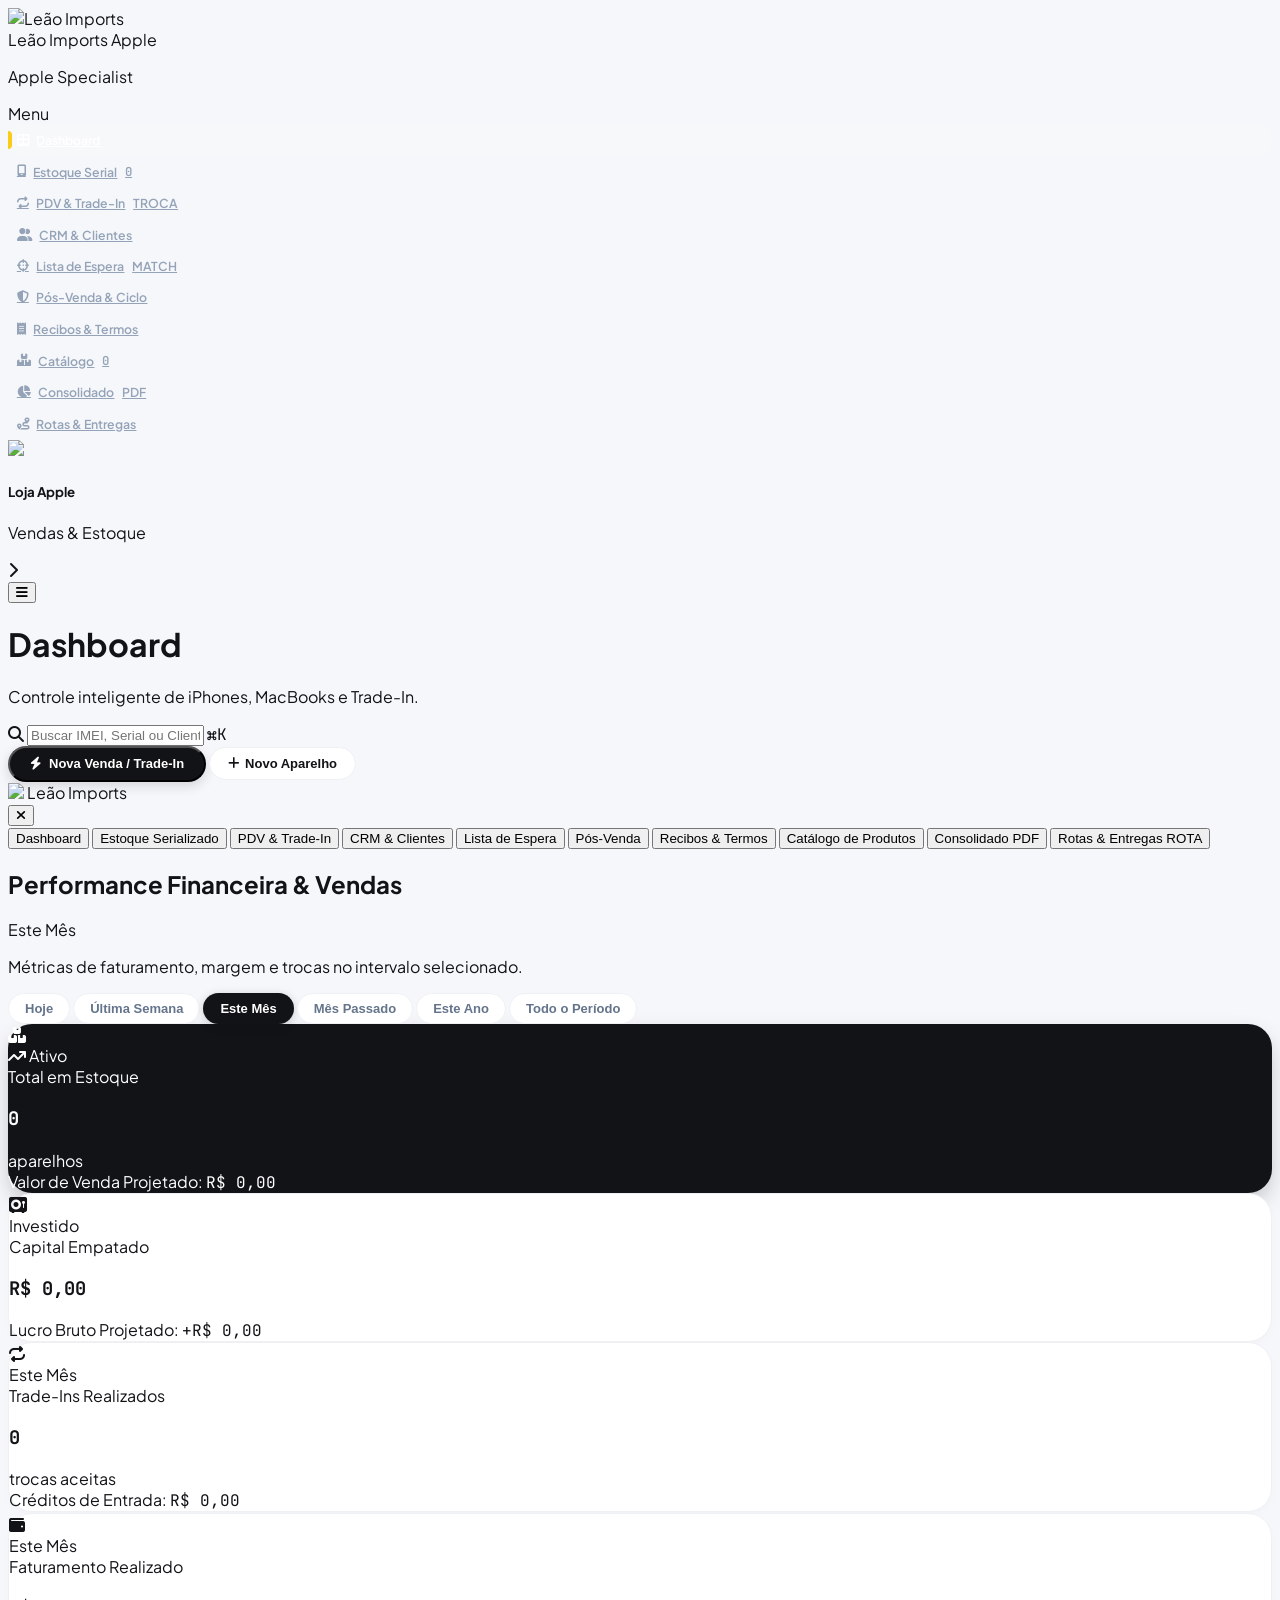
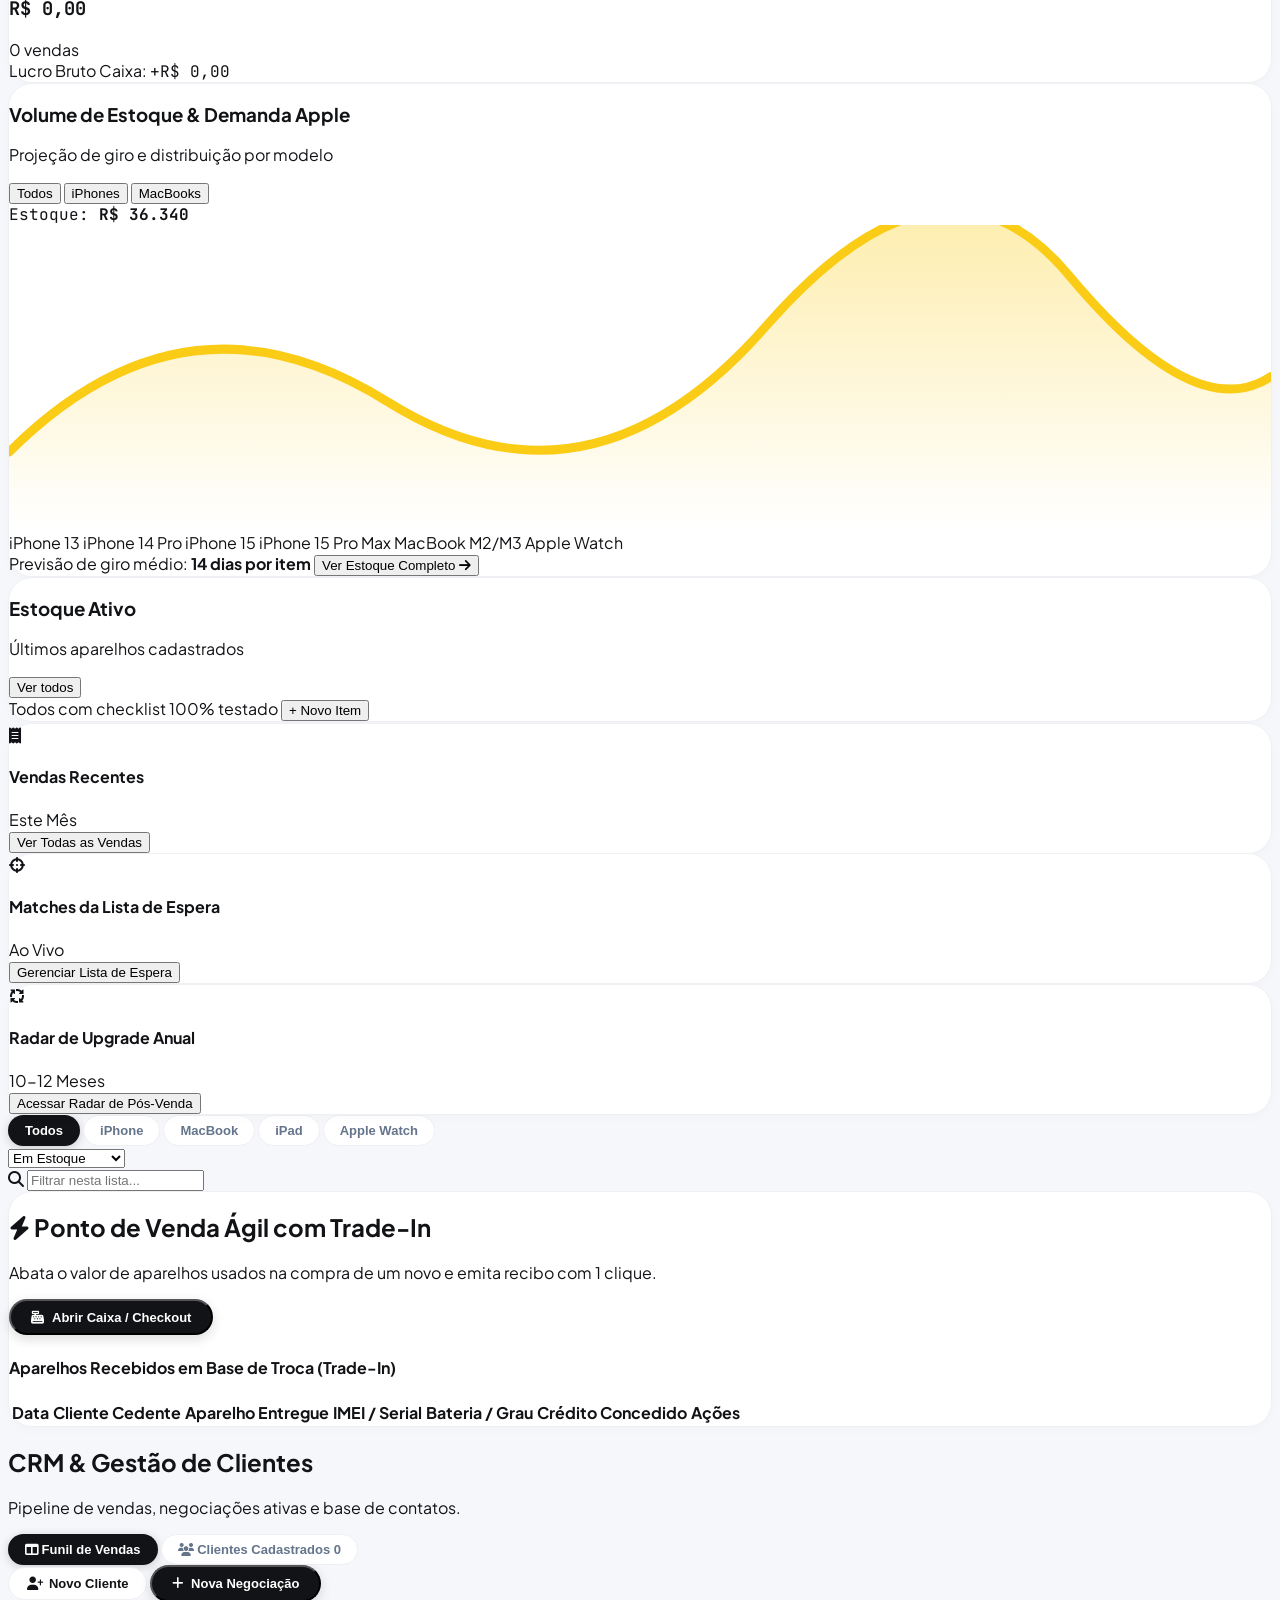
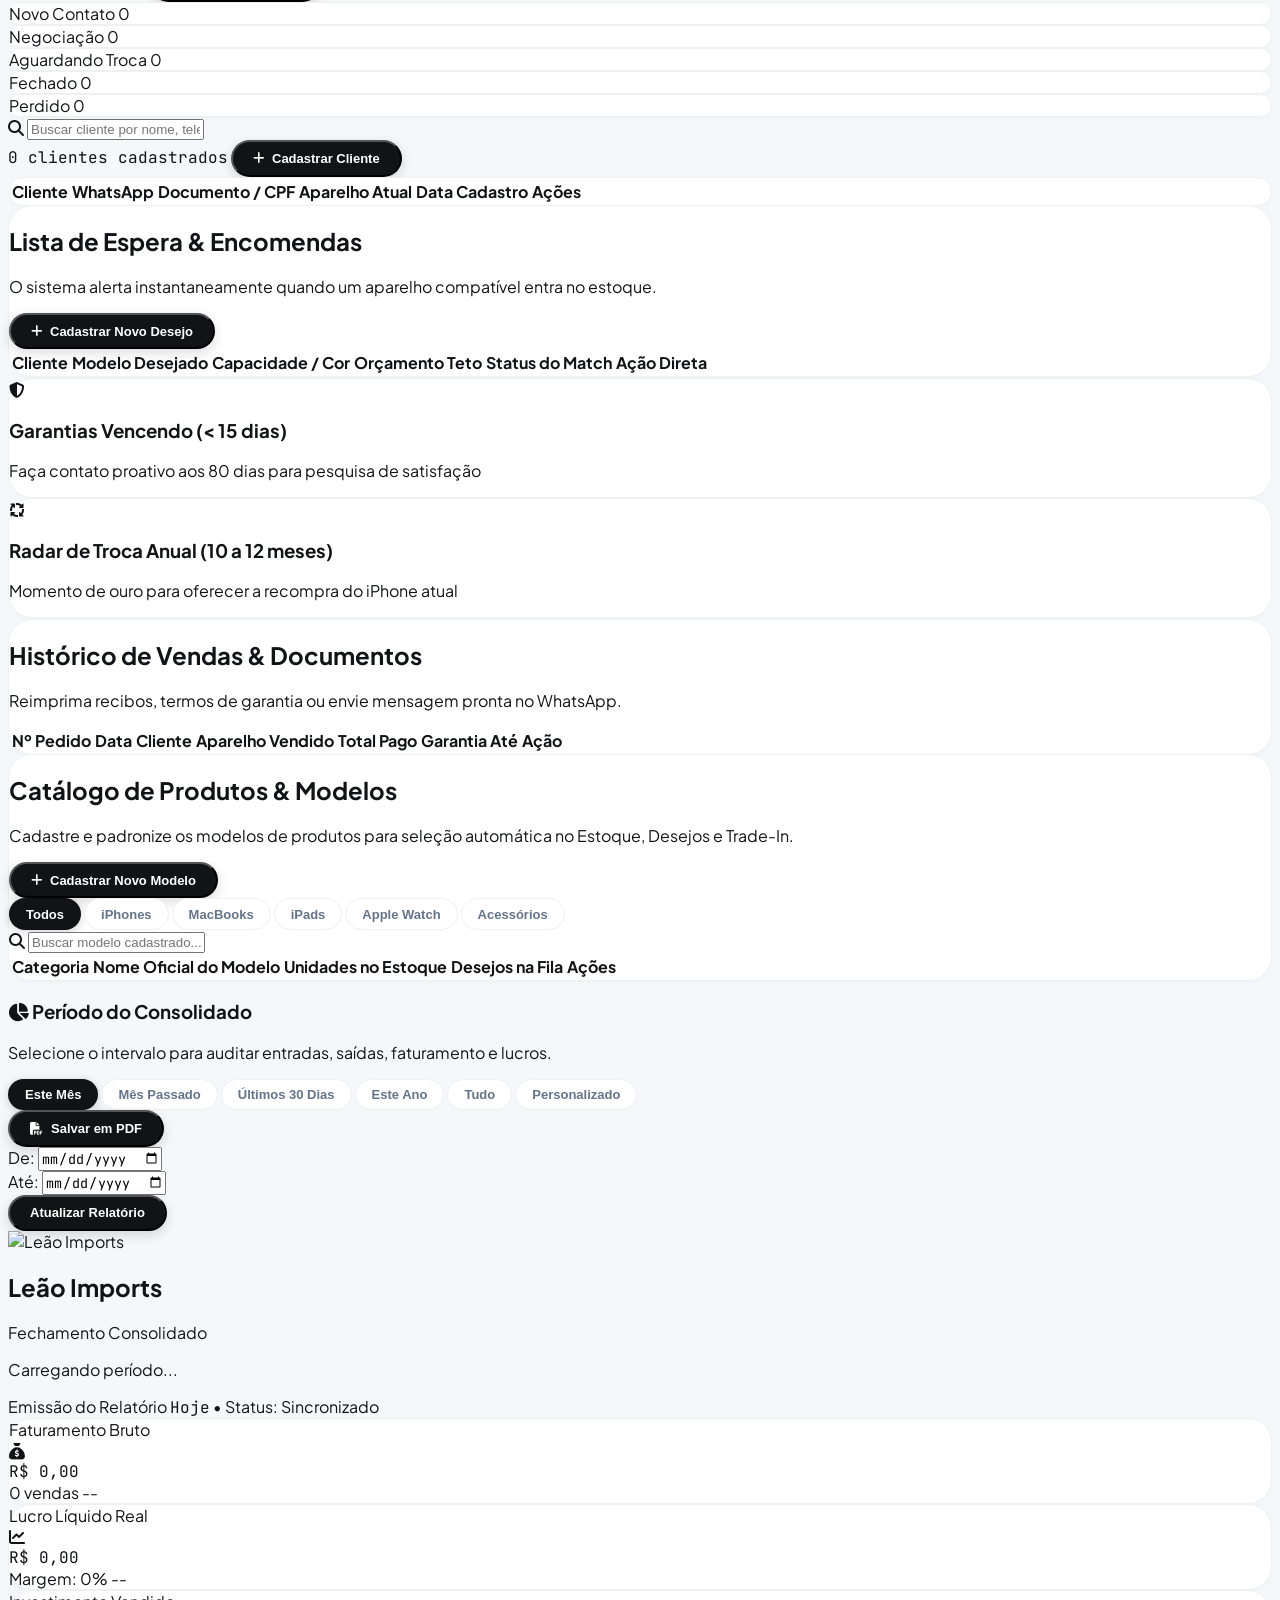
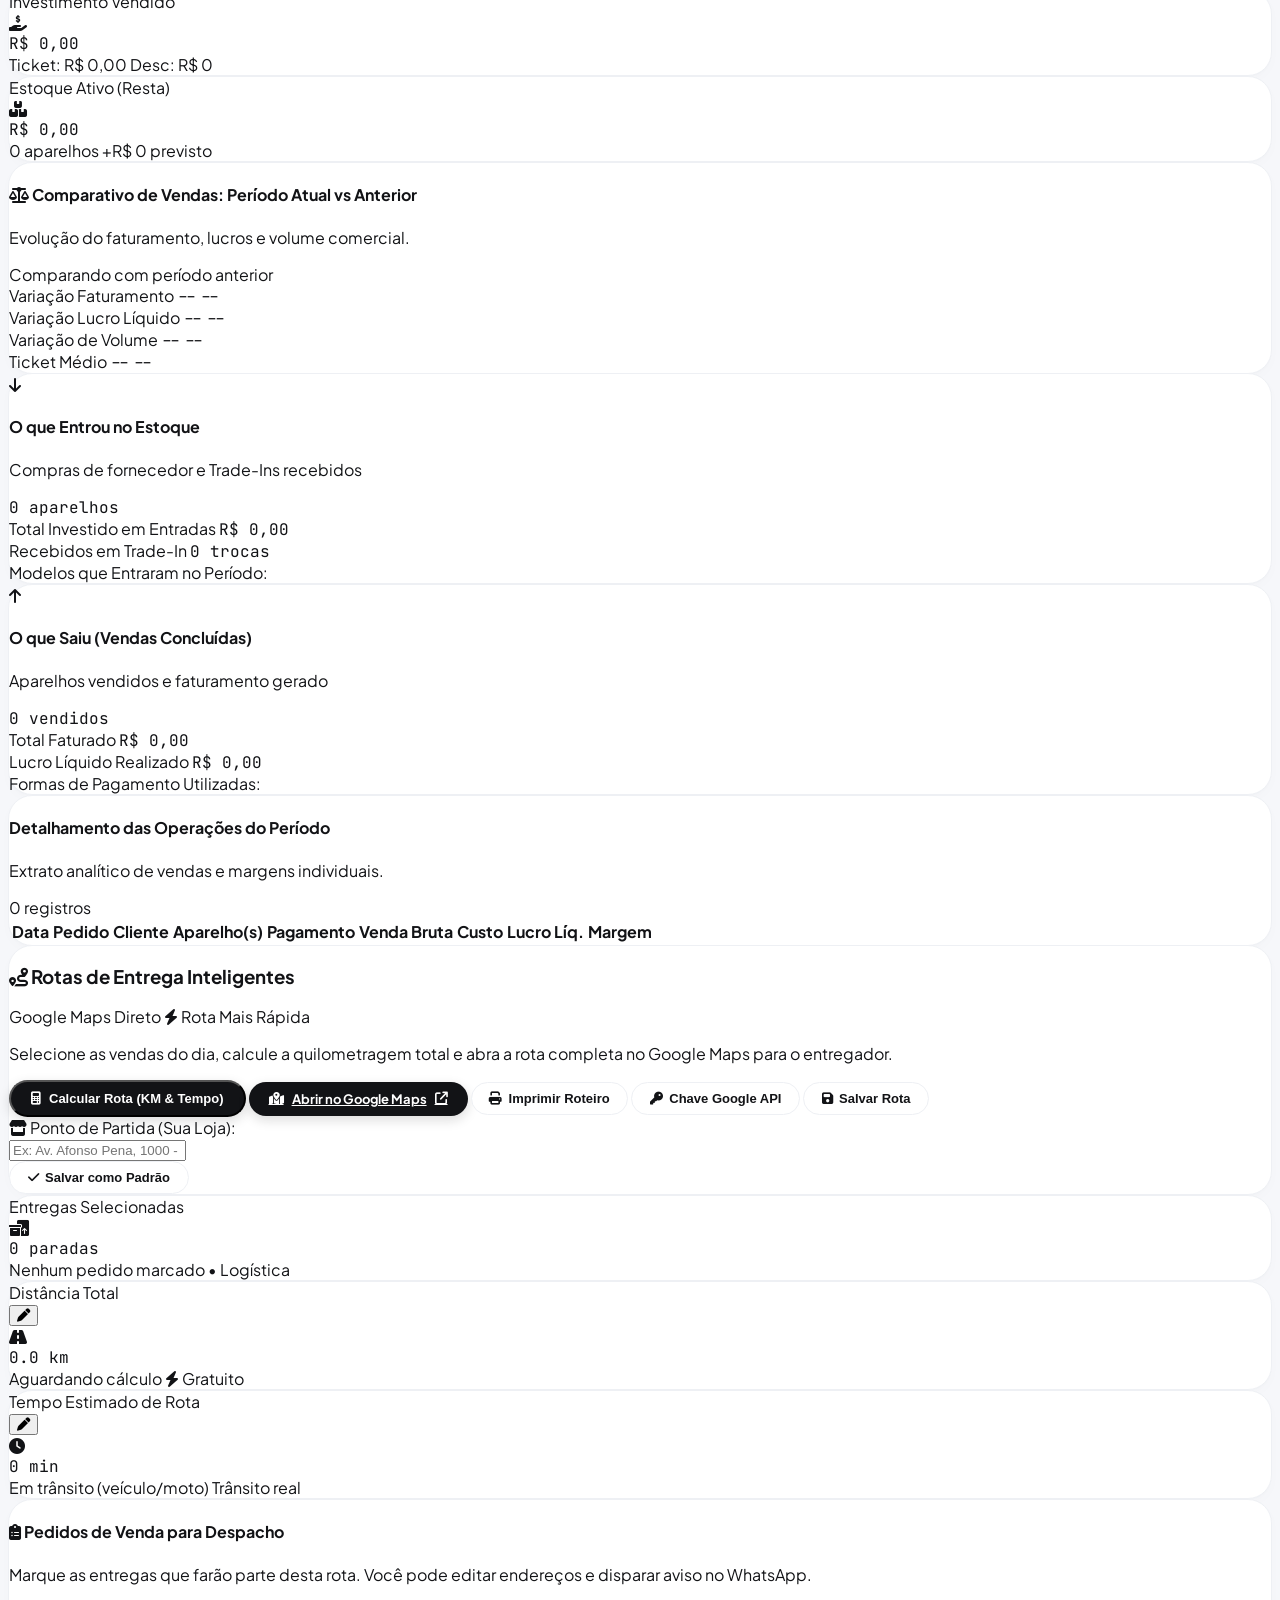
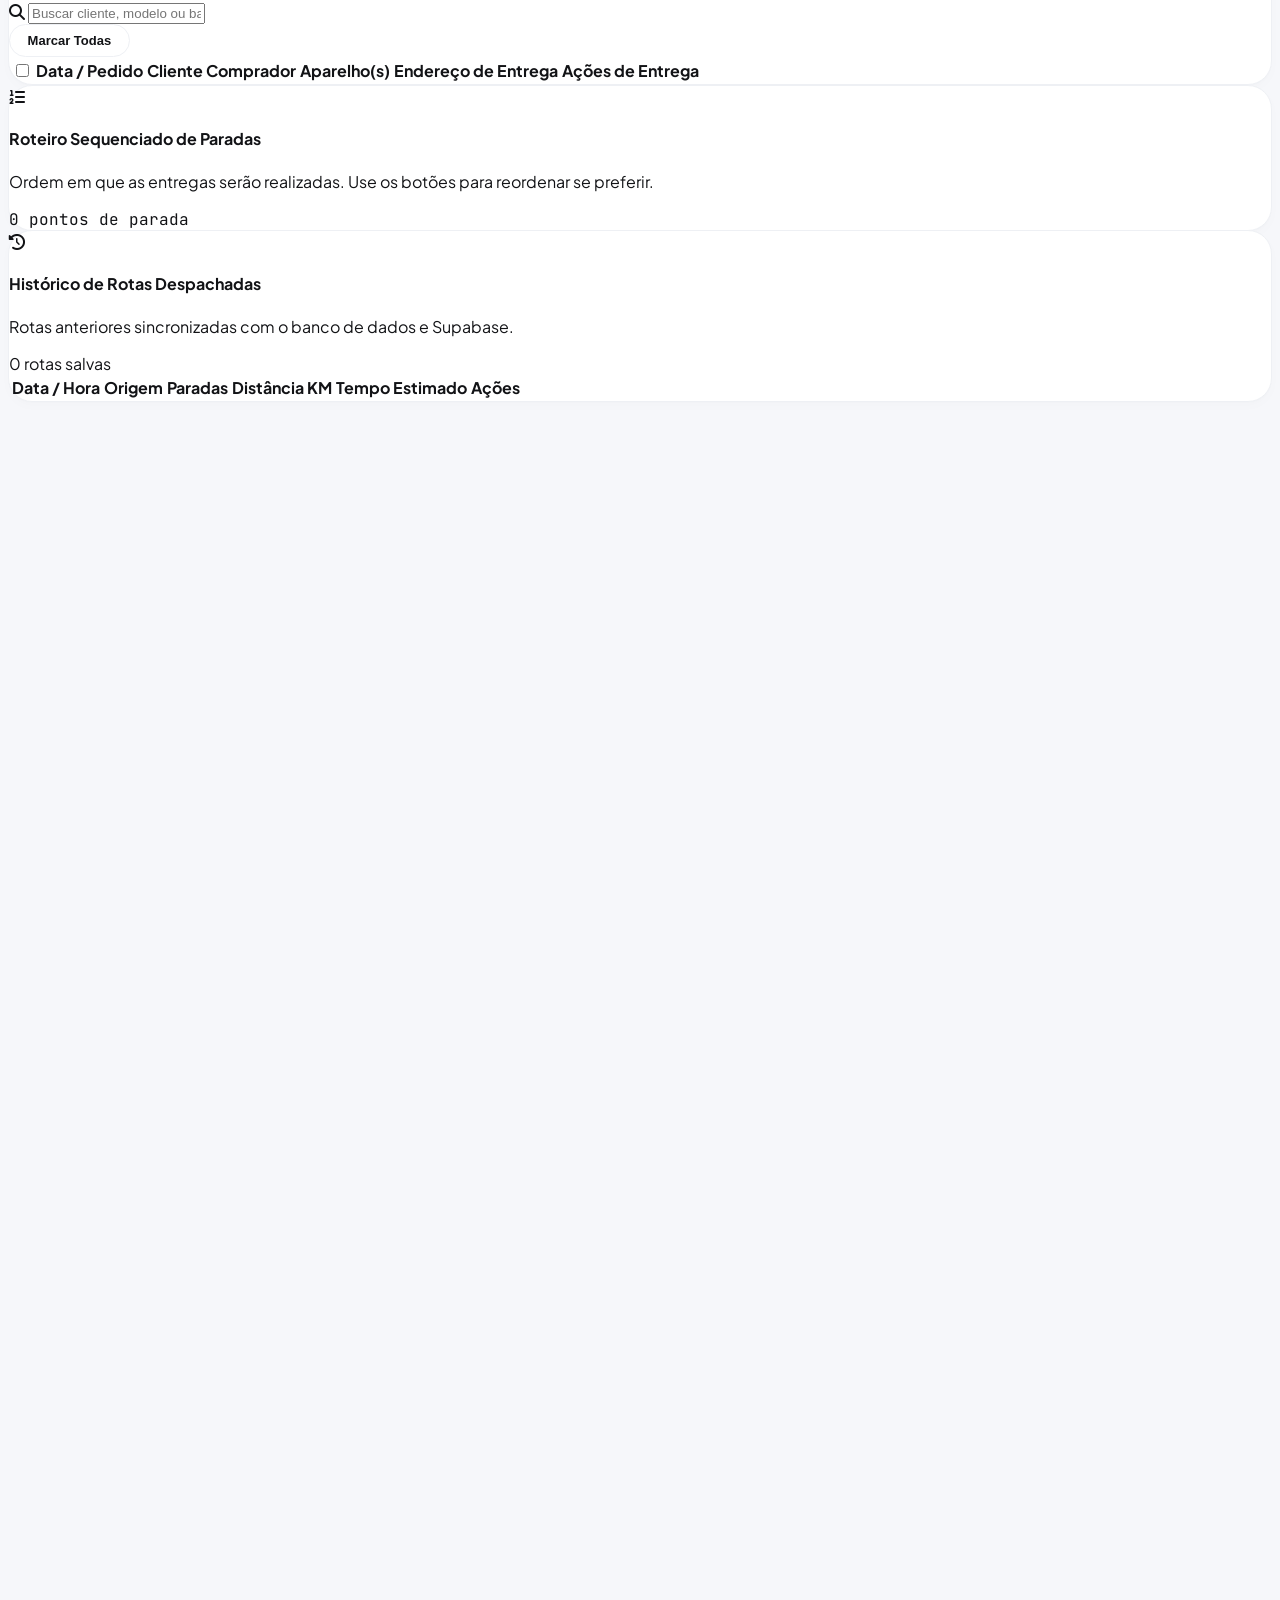
==== commit 0a1050e7: "nome para leão imports" ====
--- a/index.html
+++ b/index.html
@@ -3,7 +3,7 @@
 <head>
     <meta charset="UTF-8">
     <meta name="viewport" content="width=device-width, initial-scale=1.0">
-    <title>iLion Apple Specialist | Gestão & Estoque Serializado</title>
+    <title>Leão Imports | Gestão & Estoque Serializado</title>
     <!-- Tailwind CSS CDN -->
     <script src="https://cdn.tailwindcss.com"></script>
     <script>
@@ -43,15 +43,15 @@
             <!-- Brand / Logo Header com leao.jpg -->
             <div class="flex items-center gap-2 px-1.5 py-1 cursor-pointer" onclick="switchTab('dashboard')">
                 <div class="relative shrink-0">
-                    <img src="leao.jpg" alt="iLion" class="w-8 h-8 rounded-xl object-cover ring-2 ring-yellow-400/30">
+                    <img src="leao.jpg" alt="Leão Imports" class="w-8 h-8 rounded-xl object-cover ring-2 ring-yellow-400/30">
                     <span class="w-2 h-2 rounded-full bg-yellow-400 absolute -bottom-0.5 -right-0.5 border-2 border-[#121418]"></span>
                 </div>
                 <div class="min-w-0">
                     <div class="flex items-center gap-1.5">
-                        <span class="font-extrabold tracking-tight text-white text-base leading-none">iLion</span>
+                        <span class="font-extrabold tracking-tight text-white text-[13px] leading-none">Leão Imports</span>
                         <span class="text-[9px] font-bold px-1.5 py-0.5 rounded-full bg-yellow-400/20 text-yellow-300">Apple</span>
                     </div>
-                    <p class="text-[10px] text-slate-400 font-medium mt-0.5">Especialista Store</p>
+                    <p class="text-[10px] text-slate-400 font-medium mt-0.5">Apple Specialist</p>
                 </div>
             </div>
 
@@ -179,7 +179,7 @@
                     <div class="flex items-center justify-between pb-3 border-b border-slate-800">
                         <div class="flex items-center gap-2">
                             <img src="leao.jpg" class="w-8 h-8 rounded-xl object-cover">
-                            <span class="font-bold text-white">iLion Store</span>
+                            <span class="font-bold text-white">Leão Imports</span>
                         </div>
                         <button onclick="toggleMobileMenu()" class="text-slate-400">
                             <i class="fa-solid fa-xmark text-lg"></i>
@@ -904,10 +904,10 @@
                     <!-- CABEÇALHO DO RELATÓRIO TIMBRADO -->
                     <div class="p-6 bg-white rounded-3xl border border-slate-100 shadow-sm flex flex-col sm:flex-row items-start sm:items-center justify-between gap-4">
                         <div class="flex items-center gap-3.5">
-                            <img src="leao.jpg" alt="iLion" class="w-12 h-12 rounded-2xl object-cover ring-2 ring-yellow-400/40 shadow-xs">
+                            <img src="leao.jpg" alt="Leão Imports" class="w-12 h-12 rounded-2xl object-cover ring-2 ring-yellow-400/40 shadow-xs">
                             <div>
                                 <div class="flex items-center gap-2">
-                                    <h2 class="font-black text-lg text-slate-900 tracking-tight">iLion Apple Specialist</h2>
+                                    <h2 class="font-black text-lg text-slate-900 tracking-tight">Leão Imports</h2>
                                     <span class="text-[10px] font-bold px-2 py-0.5 rounded-full bg-emerald-100 text-emerald-800">Fechamento Consolidado</span>
                                 </div>
                                 <p id="relatorio-periodo-texto" class="text-xs text-slate-500 font-medium">Carregando período...</p>
@@ -1803,7 +1803,7 @@
             <div class="flex items-center justify-between pb-4 border-b border-slate-100 no-print">
                 <div class="flex items-center gap-2">
                     <img src="leao.jpg" class="w-8 h-8 rounded-xl object-cover">
-                    <h3 class="font-bold text-sm text-slate-900">Comprovante Oficial iLion</h3>
+                    <h3 class="font-bold text-sm text-slate-900">Comprovante Oficial Leão Imports</h3>
                 </div>
                 <div class="flex items-center gap-2">
                     <button onclick="window.print()" class="btn-pill-secondary">
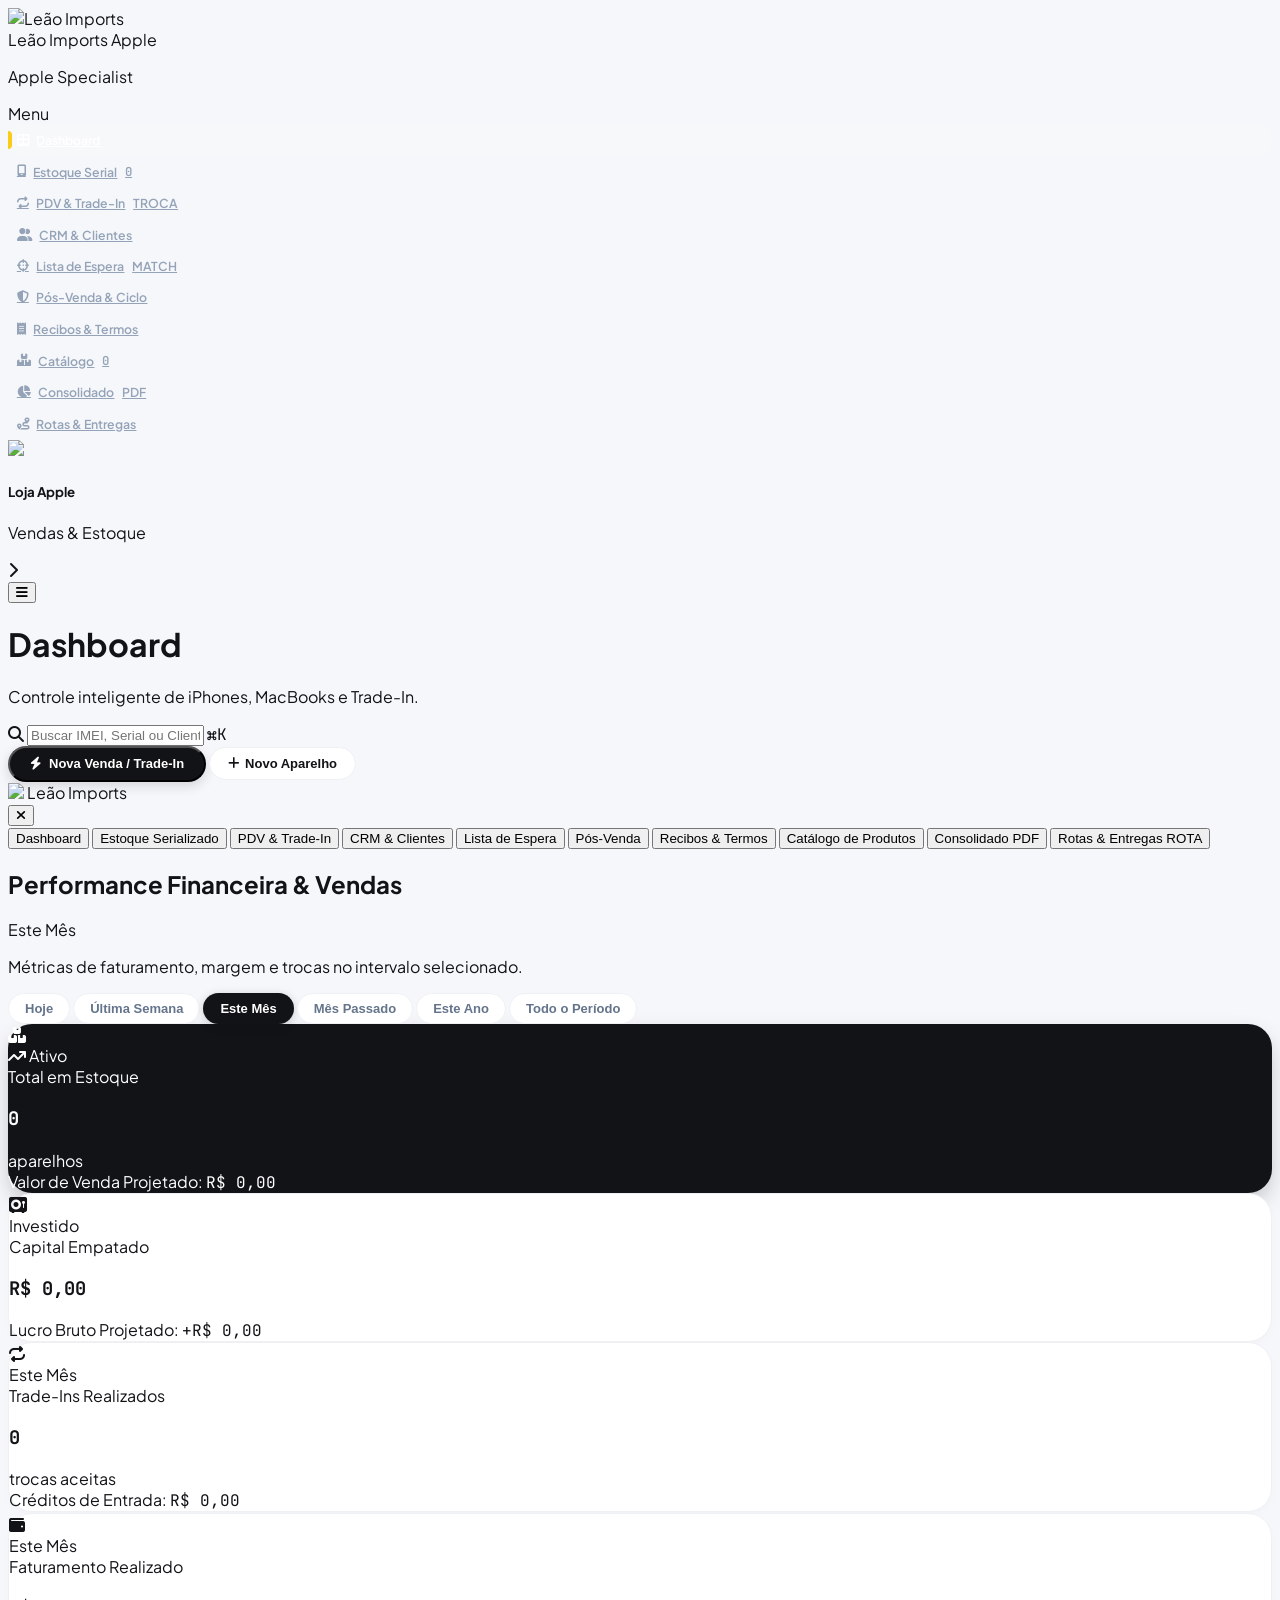
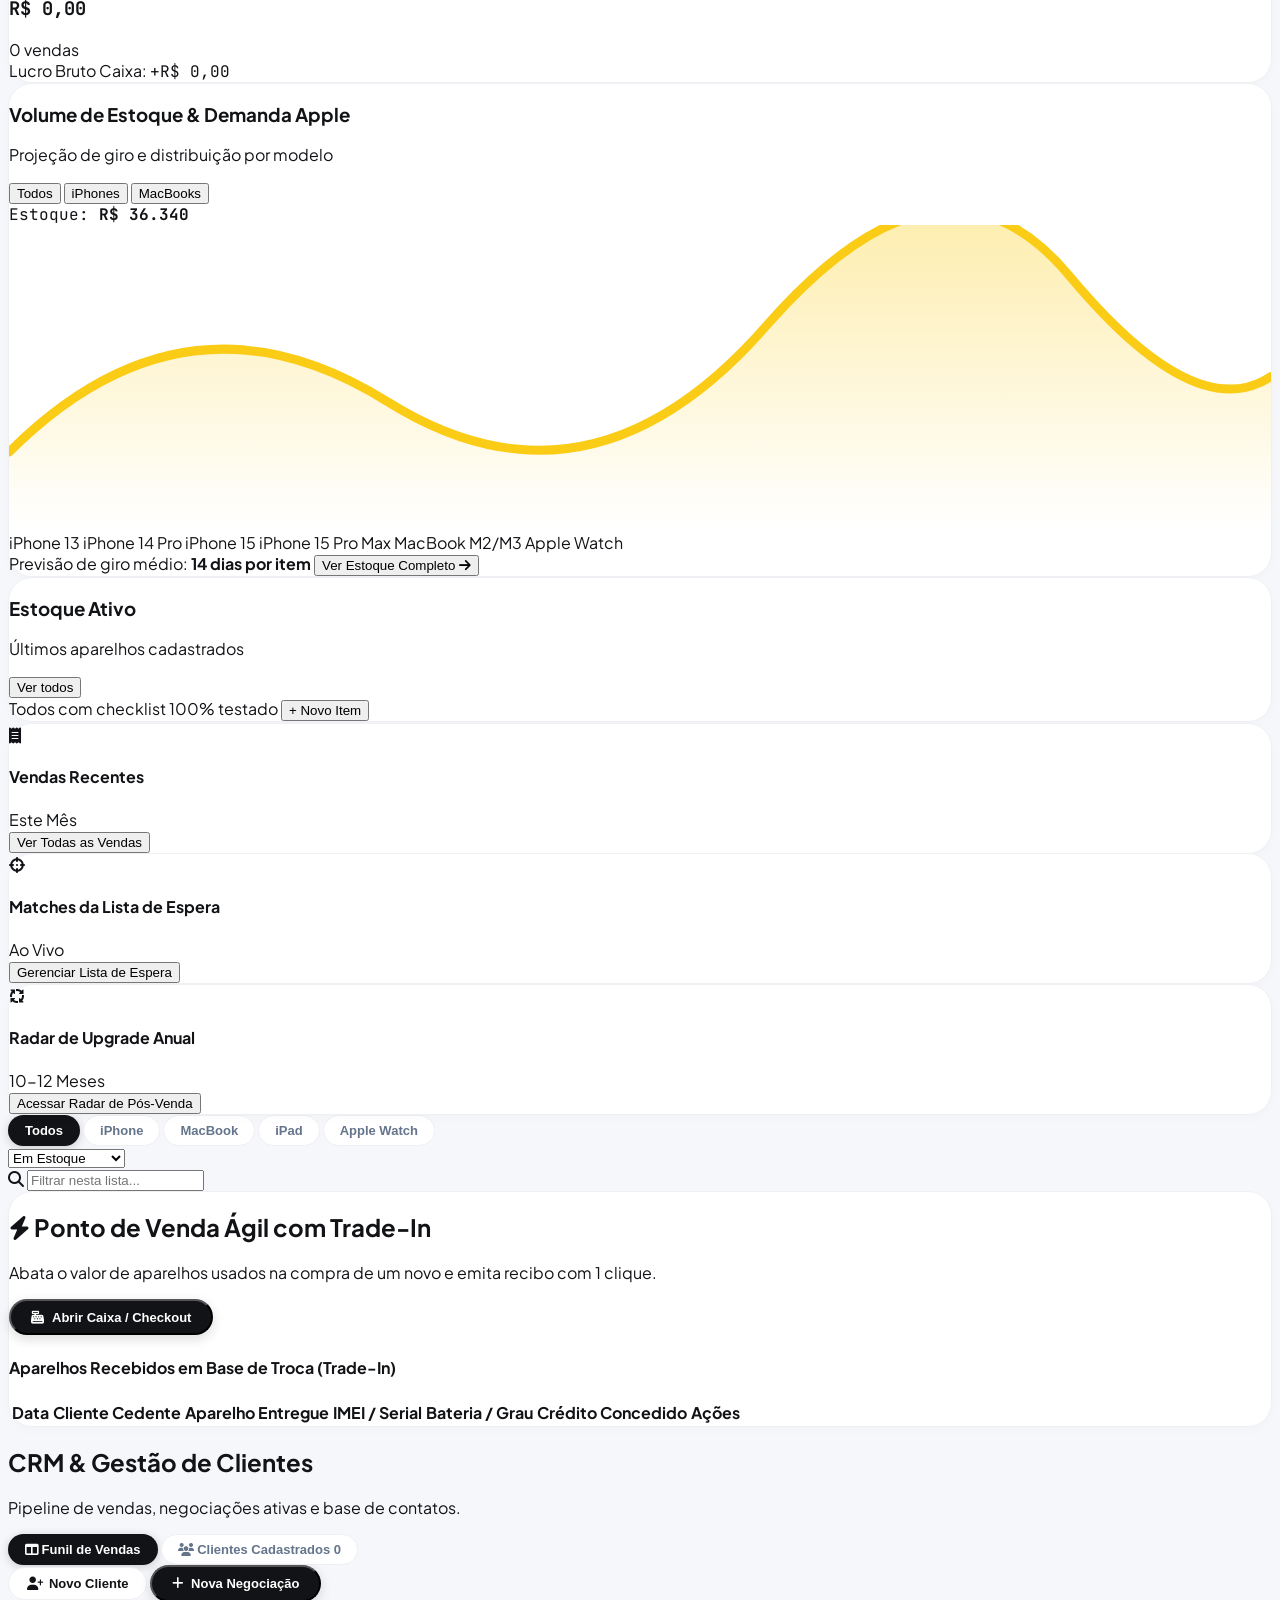
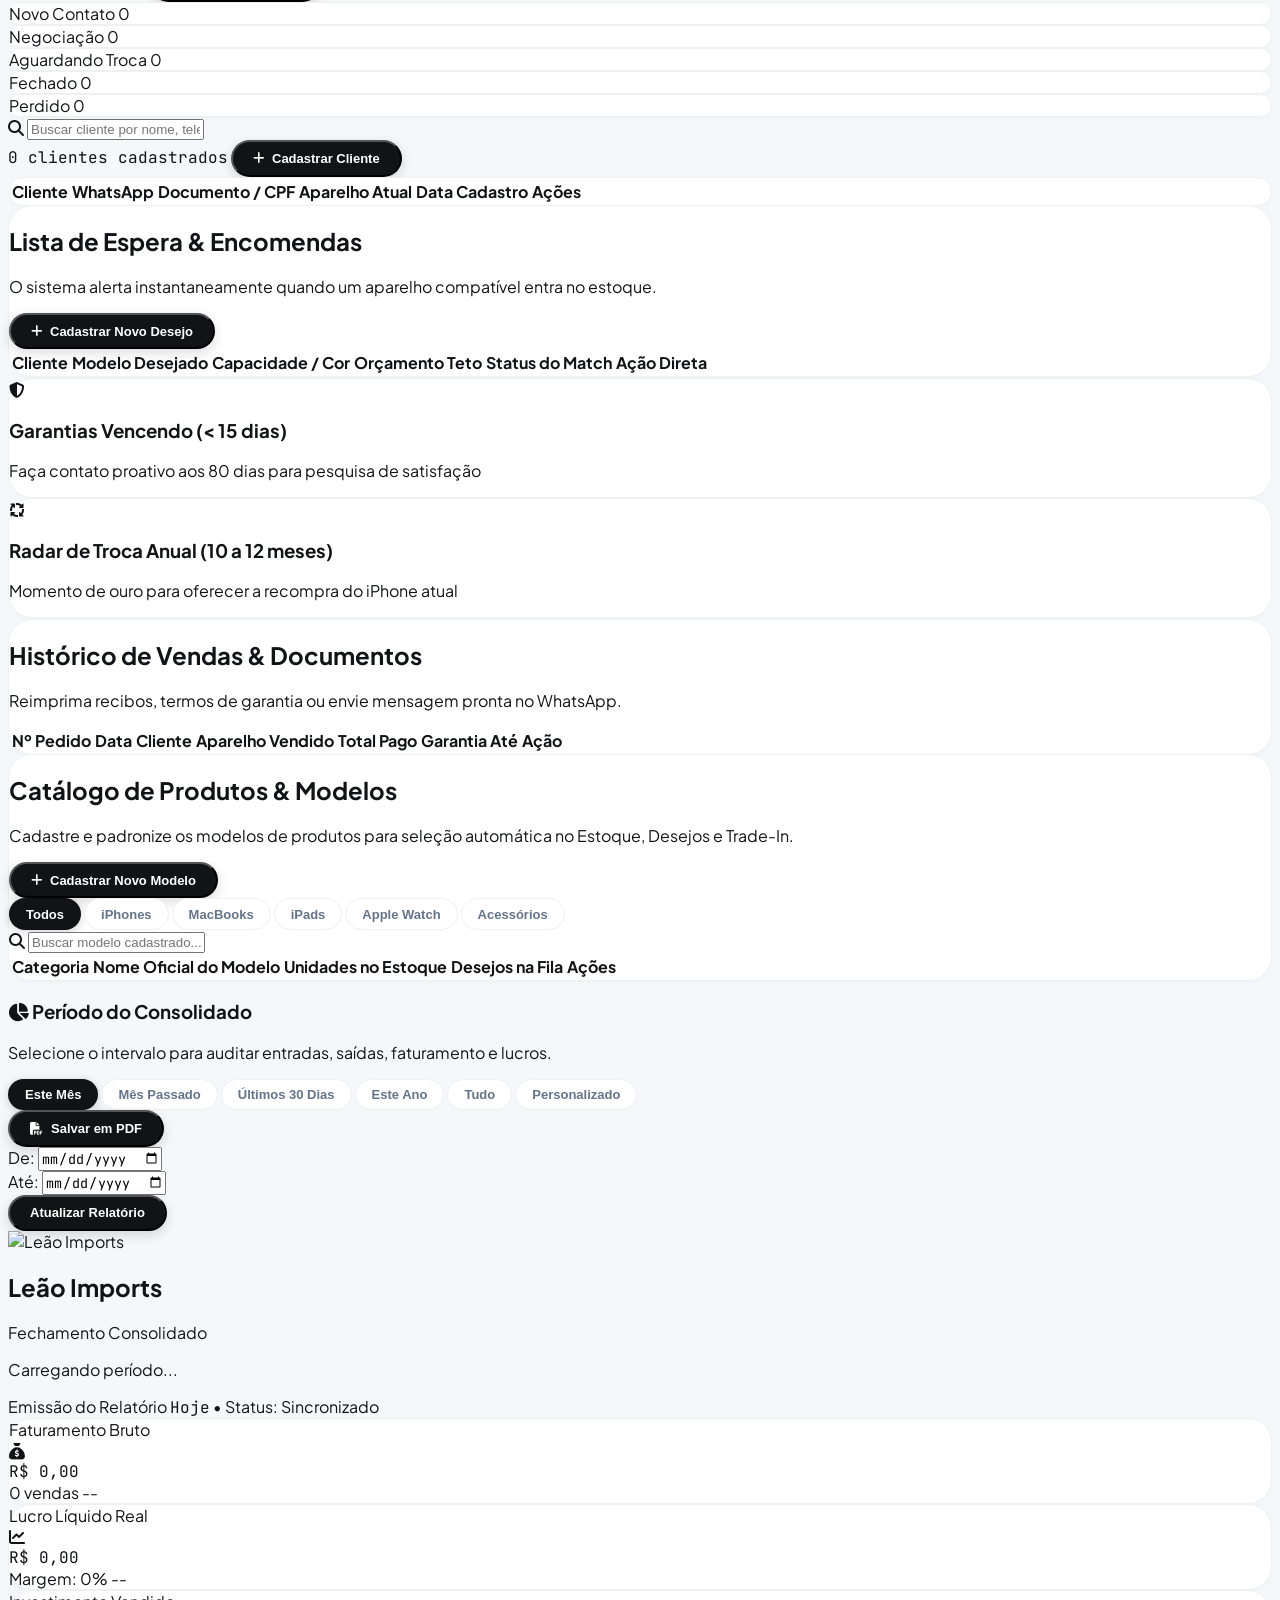
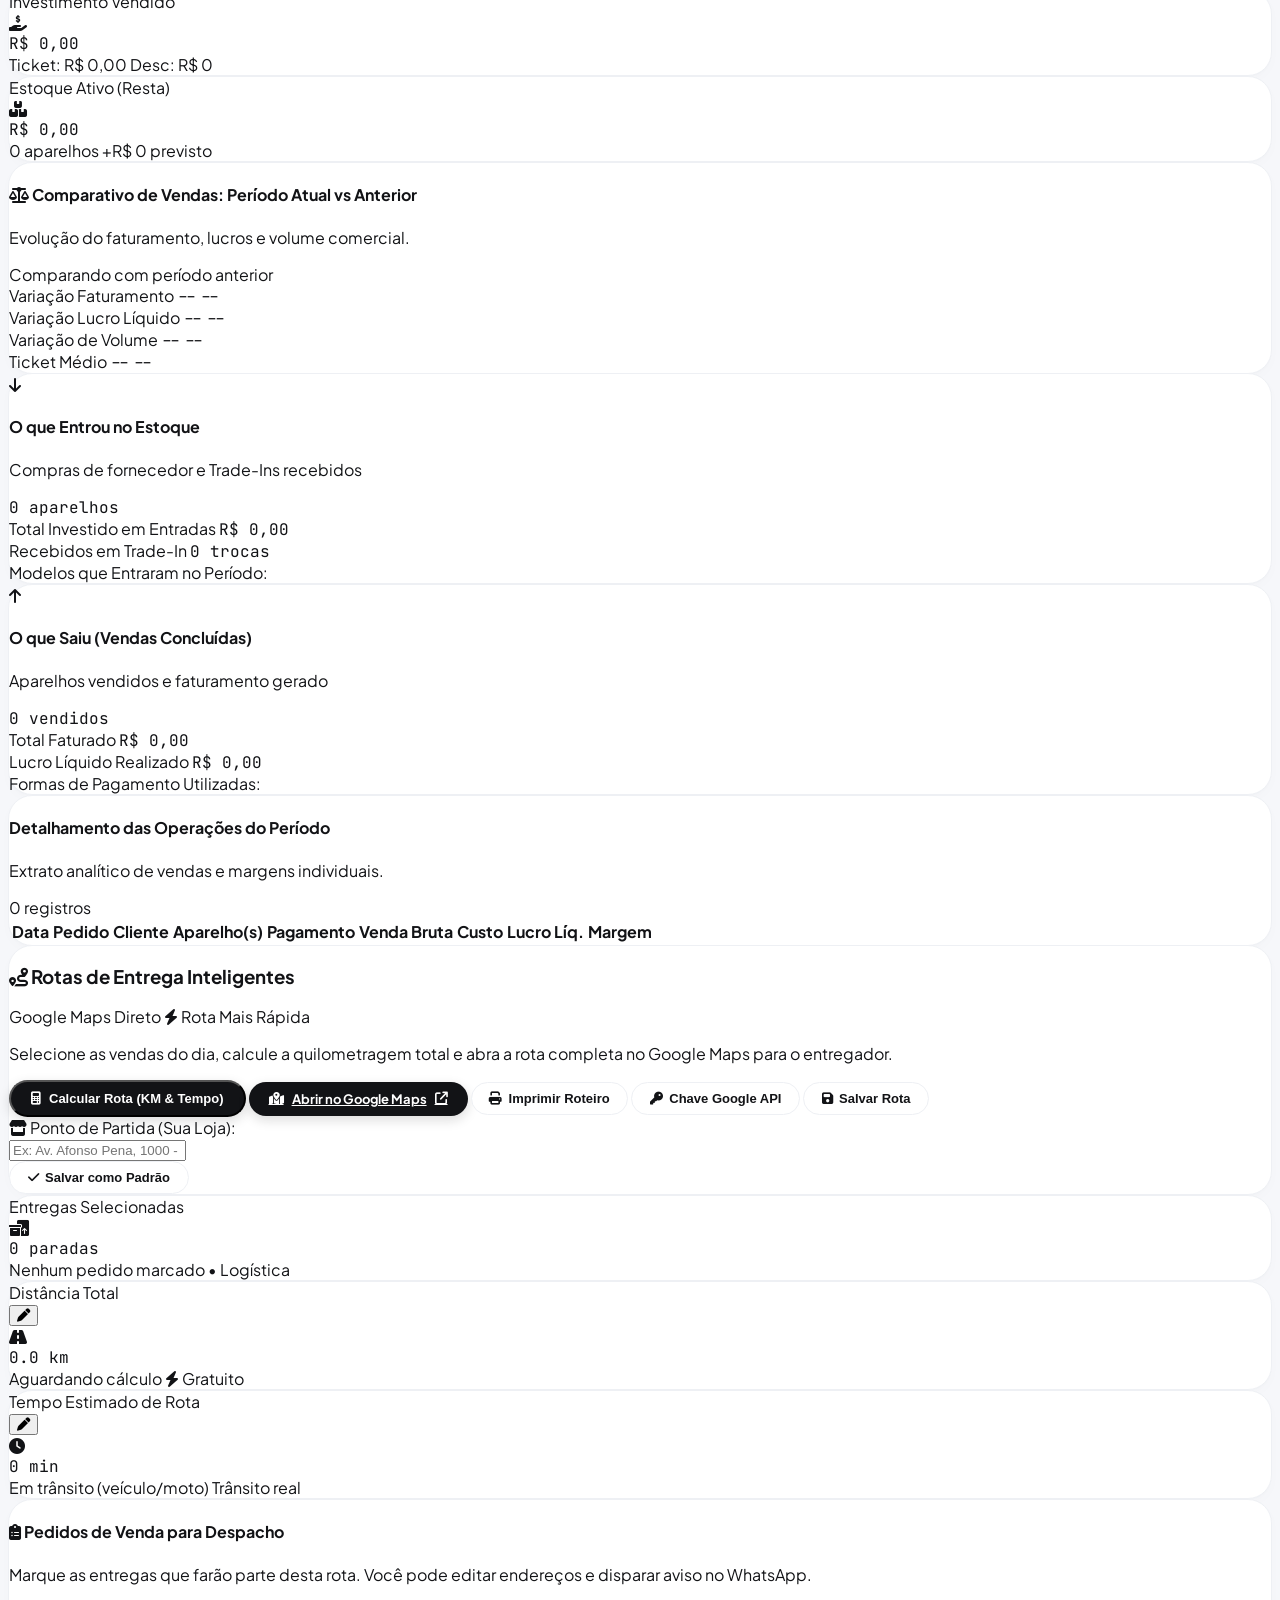
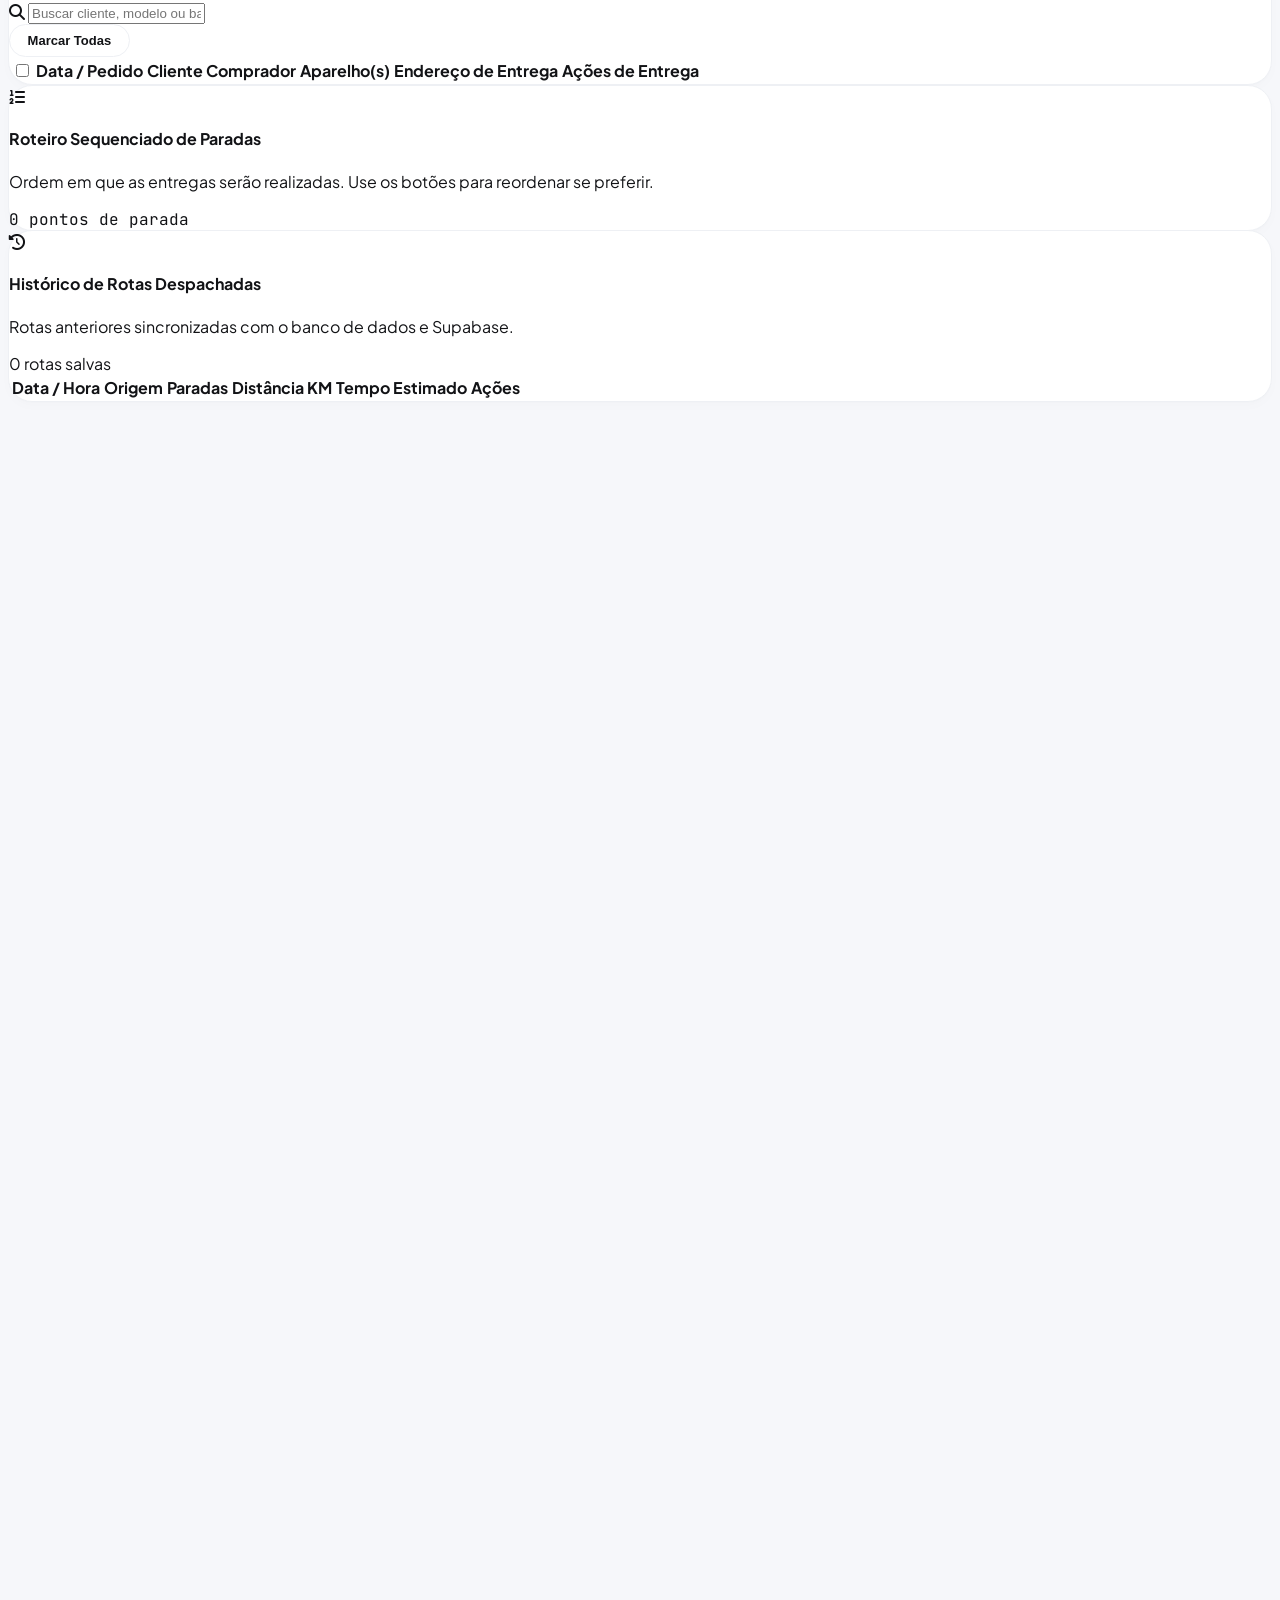
==== commit 520f3f2e: "feat(rotas): add dedicated driver route page (/entrega.html) with stop details, observations and Goo" ====
--- a/index.html
+++ b/index.html
@@ -2281,6 +2281,58 @@
         </div>
     </div>
 
+    <!-- MODAL: LINK GERADO PARA O ENTREGADOR -->
+    <div id="modal-link-entregador" class="fixed inset-0 bg-black/60 z-50 flex items-center justify-center p-4 hidden ios-modal-backdrop">
+        <div class="bg-white rounded-3xl w-full max-w-md shadow-2xl p-6 space-y-4 ios-modal-sheet">
+            <div class="flex items-center justify-between pb-3 border-b border-slate-100">
+                <div class="flex items-center gap-2.5">
+                    <div class="w-9 h-9 rounded-2xl bg-emerald-50 text-emerald-600 flex items-center justify-center text-sm font-bold">
+                        <i class="fa-solid fa-motorcycle"></i>
+                    </div>
+                    <div>
+                        <h3 class="font-bold text-sm text-slate-900">Link da Rota para o Entregador</h3>
+                        <p class="text-[10px] text-slate-400">Envie este link para o entregador acessar a rota completa</p>
+                    </div>
+                </div>
+                <button type="button" onclick="closeModal('modal-link-entregador')" class="text-slate-400 hover:text-slate-600">
+                    <i class="fa-solid fa-xmark"></i>
+                </button>
+            </div>
+
+            <div class="p-3.5 bg-slate-50 border border-slate-200 rounded-2xl space-y-2">
+                <div class="flex items-center justify-between text-[11px] font-bold text-slate-600">
+                    <span><i class="fa-solid fa-link text-blue-600 mr-1"></i>Link Exclusivo da Entrega:</span>
+                    <span id="modal-link-entregador-resumo" class="text-emerald-700 font-mono text-[10px]"></span>
+                </div>
+                <div class="flex items-center gap-2">
+                    <input type="text" id="input-link-entregador-gerado" readonly
+                           class="w-full bg-white border border-slate-200 rounded-xl px-3 py-2 text-xs font-mono text-slate-800 focus:outline-none select-all">
+                    <button type="button" id="btn-copiar-link-modal" onclick="copiarLinkDoInputModal()"
+                            class="btn-pill-primary bg-slate-900 hover:bg-slate-800 text-white text-xs py-2 px-3.5 shrink-0 flex items-center gap-1.5 font-bold">
+                        <i class="fa-regular fa-copy"></i>
+                        <span>Copiar</span>
+                    </button>
+                </div>
+                <p class="text-[10px] text-slate-400 leading-relaxed">
+                    Nesta página o entregador verá a ordem das paradas, produtos, nomes dos clientes, observações e o botão direto para abrir a rota no Google Maps.
+                </p>
+            </div>
+
+            <div class="grid grid-cols-1 sm:grid-cols-2 gap-2 pt-1">
+                <a id="btn-abrir-pagina-entregador" href="#" target="_blank"
+                   class="btn-pill-secondary text-xs py-2.5 px-3 flex items-center justify-center gap-1.5 font-bold text-slate-700">
+                    <i class="fa-solid fa-arrow-up-right-from-square text-blue-600"></i>
+                    <span>Abrir Página</span>
+                </a>
+                <button type="button" id="btn-whatsapp-link-entregador" onclick="compartilharLinkEntregadorWhatsApp()"
+                        class="btn-pill-primary bg-emerald-600 hover:bg-emerald-500 text-white text-xs py-2.5 px-3 flex items-center justify-center gap-1.5 font-bold shadow-sm">
+                    <i class="fa-brands fa-whatsapp text-sm"></i>
+                    <span>Enviar no WhatsApp</span>
+                </button>
+            </div>
+        </div>
+    </div>
+
     <!-- Script Principal Reativo -->
     <script src="app.js"></script>
 </body>
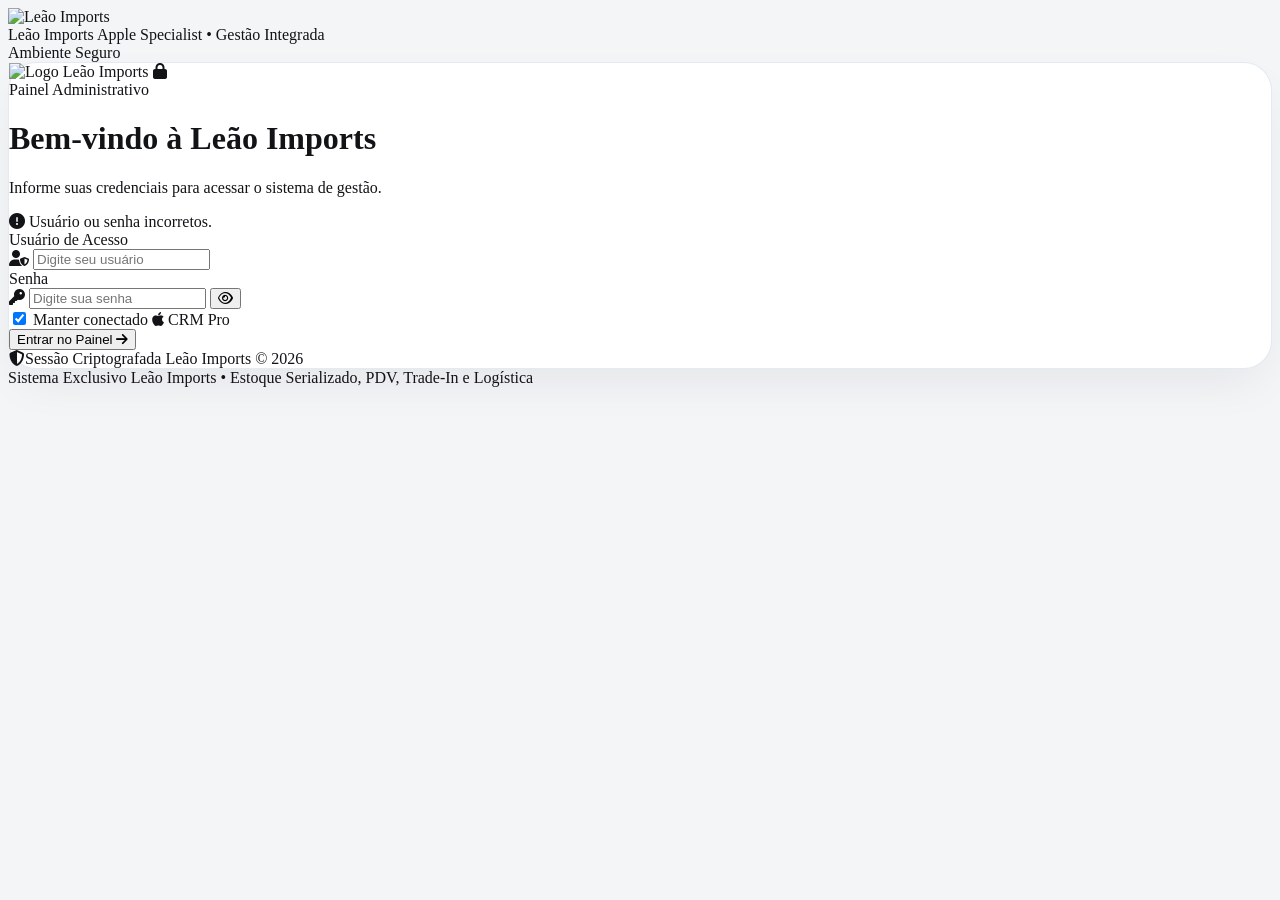
==== commit 1fc0be30: "feat(auth): add login page and authentication system with default administrador user" ====
--- a/index.html
+++ b/index.html
@@ -31,6 +31,16 @@
     <script src="https://cdn.jsdelivr.net/npm/@supabase/supabase-js@2"></script>
     <!-- Custom CSS Dribbble-inspired -->
     <link rel="stylesheet" href="style.css?v=3">
+    <!-- Proteção de Acesso (Redirecionamento Imediato para Login) -->
+    <script>
+        (function() {
+            const token = localStorage.getItem('leao_auth_token');
+            const hasCookie = document.cookie.split(';').some(c => c.trim().startsWith('leao_session='));
+            if (!token && !hasCookie) {
+                window.location.replace('/login.html');
+            }
+        })();
+    </script>
 </head>
 <body class="bg-[#f6f7fa] text-[#121316] min-h-screen flex antialiased">
 
@@ -118,14 +128,16 @@
         </div>
 
         <!-- Card de Perfil no Rodapé da Sidebar -->
-        <div class="pt-3 border-t border-slate-800/80">
+        <div class="pt-3 border-t border-slate-800/80 space-y-1.5">
             <div class="flex items-center gap-2.5 p-2 rounded-2xl bg-white/5 hover:bg-white/10 transition-colors cursor-pointer" onclick="switchTab('dashboard')">
                 <img src="leao.jpg" class="w-8 h-8 rounded-xl object-cover shrink-0">
                 <div class="overflow-hidden flex-1">
-                    <h5 class="text-[11px] font-bold text-white truncate">Loja Apple</h5>
+                    <h5 id="sidebar-user-name" class="text-[11px] font-bold text-white truncate">Administrador</h5>
                     <p class="text-[10px] text-slate-400 truncate">Vendas & Estoque</p>
                 </div>
-                <i class="fa-solid fa-chevron-right text-[10px] text-slate-500"></i>
+                <button type="button" onclick="event.stopPropagation(); realizarLogout();" title="Sair do Sistema" class="w-7 h-7 rounded-xl bg-white/5 hover:bg-rose-500/20 text-slate-400 hover:text-rose-400 flex items-center justify-center transition-colors shrink-0">
+                    <i class="fa-solid fa-right-from-bracket text-[11px]"></i>
+                </button>
             </div>
         </div>
     </aside>
@@ -168,6 +180,12 @@
                 <button onclick="openModalCadastroAparelho()" class="btn-pill-secondary">
                     <i class="fa-solid fa-plus text-slate-500"></i>
                     <span class="hidden sm:inline">Novo Aparelho</span>
+                </button>
+
+                <!-- Botão Sair (Logout) -->
+                <button onclick="realizarLogout()" title="Sair do Sistema" class="btn-pill-secondary text-slate-500 hover:text-rose-600 px-3">
+                    <i class="fa-solid fa-right-from-bracket"></i>
+                    <span class="hidden xl:inline">Sair</span>
                 </button>
             </div>
         </header>
